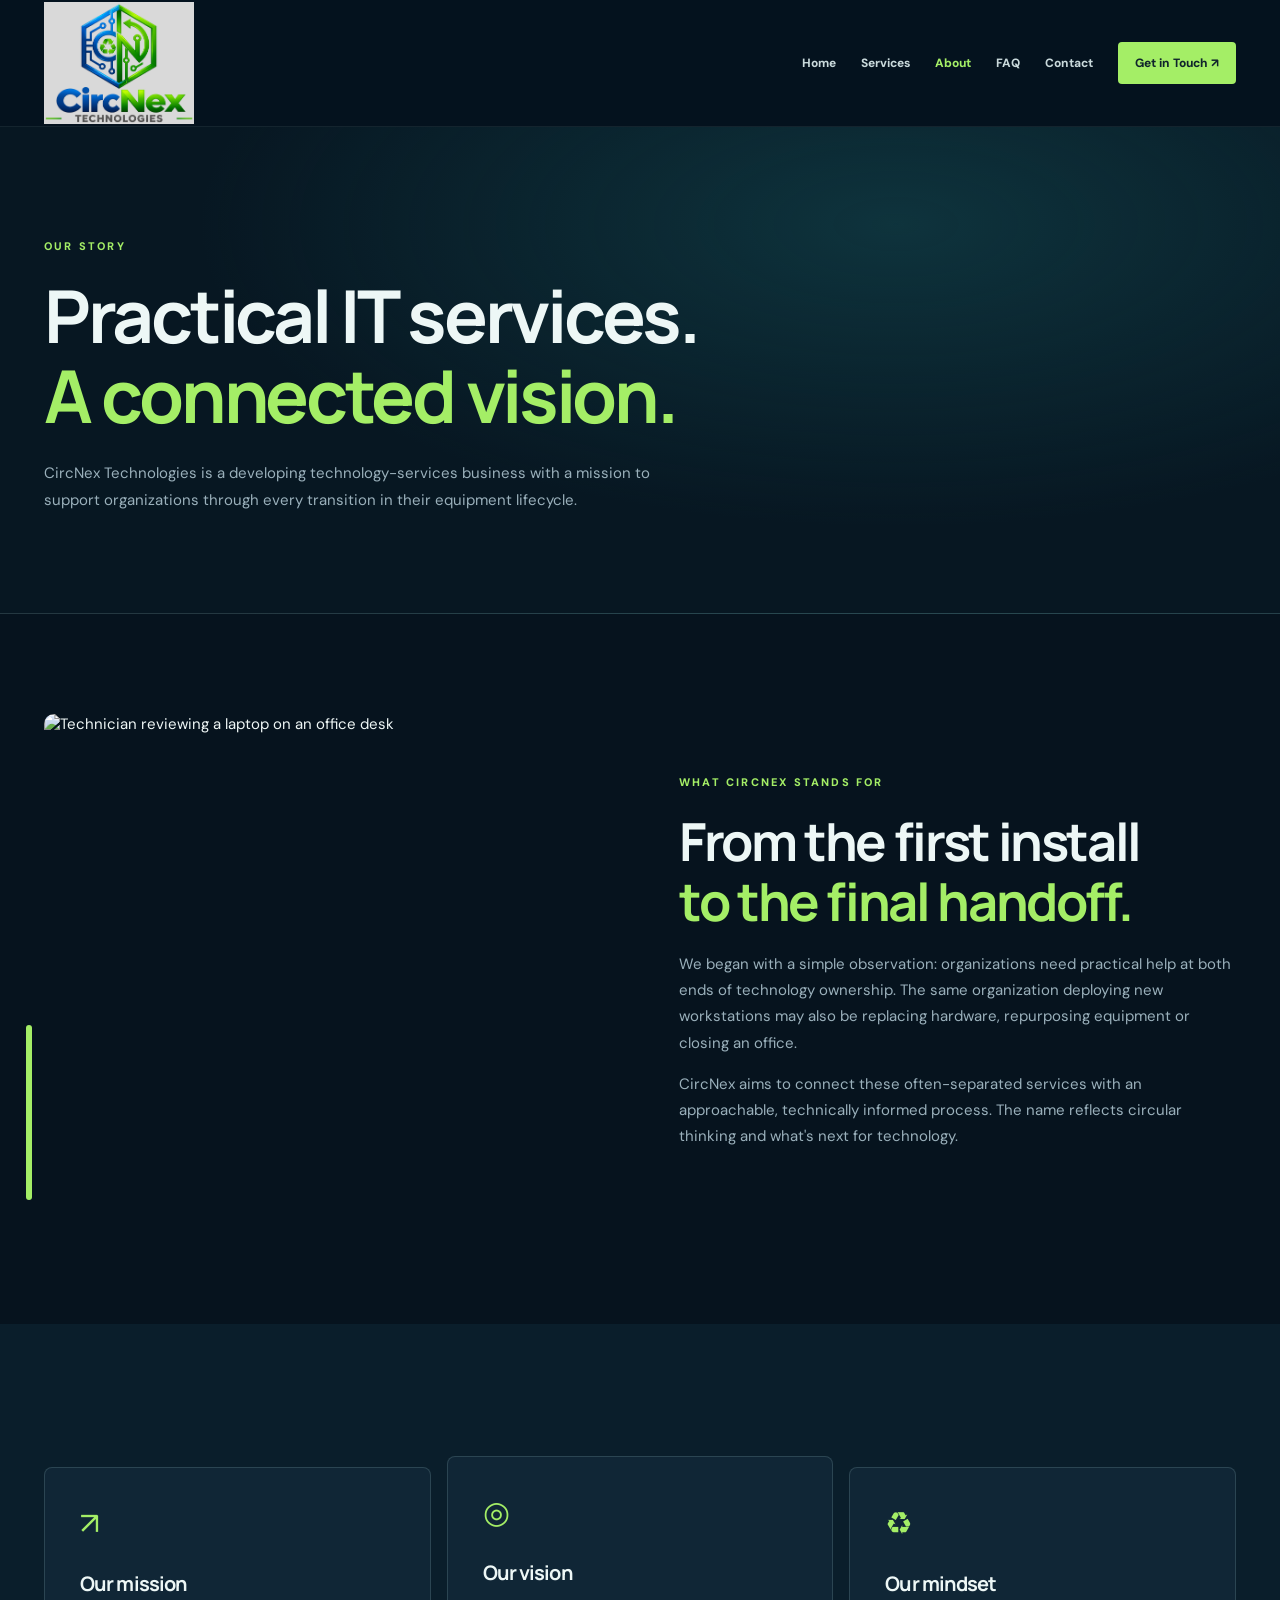
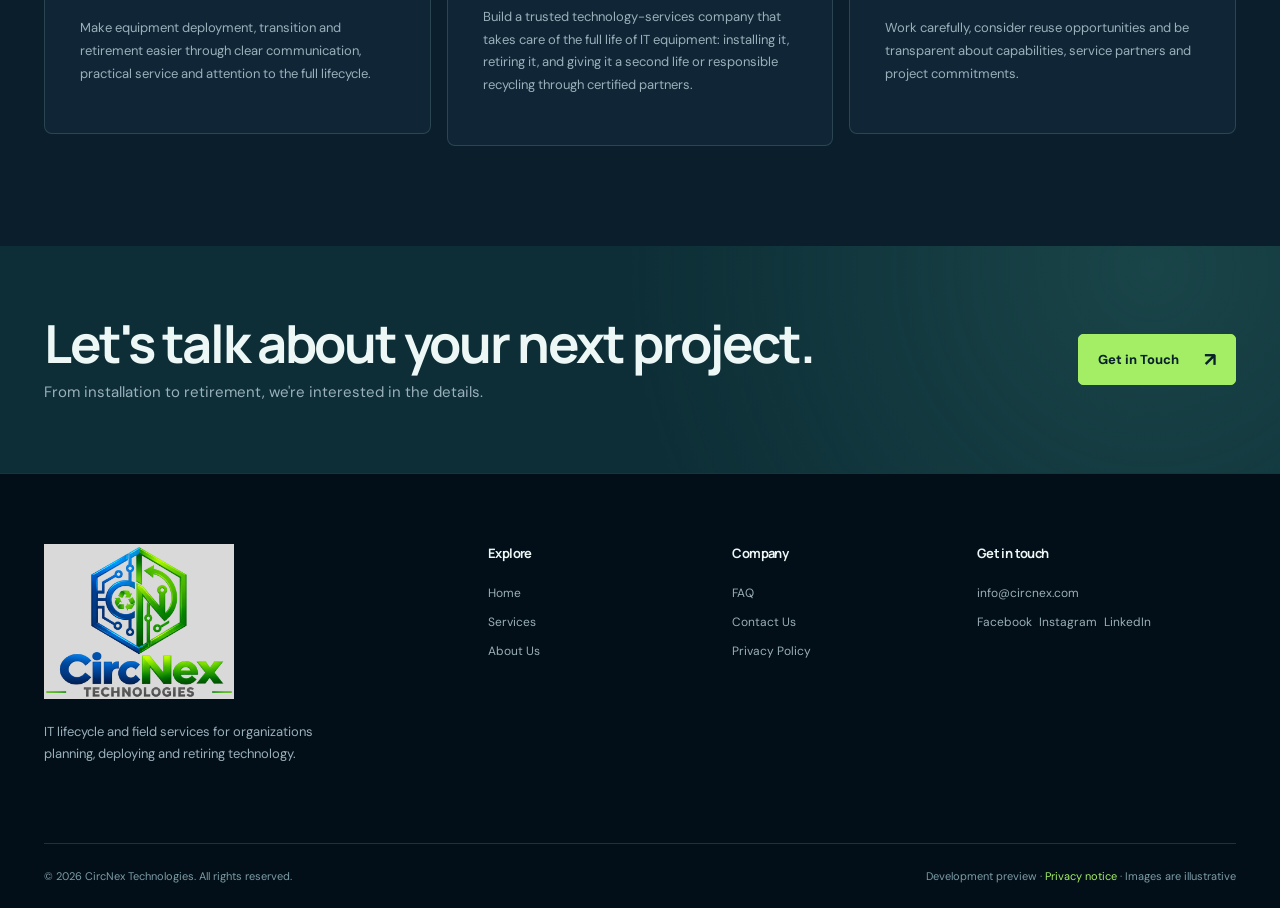
==== about.html @ e415db1e "Add CircNex official Facebook, Instagram, and LinkedIn links to footer" ====
<!doctype html><html lang="en"><head><meta charset="utf-8"><meta name="viewport" content="width=device-width, initial-scale=1"><meta name="theme-color" content="#06131e"><meta name="robots" content="noindex,nofollow"><meta name="description" content="Get to know CircNex Technologies and our practical IT lifecycle approach."><title>About Us | CircNex Technologies</title><link rel="icon" href="assets/favicon.svg" type="image/svg+xml"><link rel="preconnect" href="https://fonts.googleapis.com"><link rel="preconnect" href="https://fonts.gstatic.com" crossorigin><link rel="preconnect" href="https://images.unsplash.com" crossorigin><link href="https://fonts.googleapis.com/css2?family=DM+Sans:wght@400;500;600;700&family=Manrope:wght@400;500;600;700;800&display=swap" rel="stylesheet"><link rel="stylesheet" href="assets/redesign.css?v=20261119-d9d9d9"><script src="assets/redesign.js" defer></script></head><body><a class="skip" href="#main">Skip to content</a><header class="site-header"><div class="container nav-row"><a class="brand" href="index.html" aria-label="CircNex Technologies, homepage"><img src="assets/circnex-official-logo.svg?v=20261119-d9d9d9" class="brand-logo" alt="Original CircNex Technologies logo" width="125" height="103"></a><button class="menu-toggle" type="button" aria-label="Open menu" aria-controls="site-nav" aria-expanded="false"><span></span><span></span><span></span></button><nav class="site-nav" id="site-nav" aria-label="Main navigation"><a href="index.html">Home</a><a href="services.html">Services</a><a href="about.html" aria-current="page" class="current">About</a><a href="faq.html">FAQ</a><a href="contact.html">Contact</a><a class="nav-contact" href="contact.html">Get in Touch <span aria-hidden="true">↗</span></a></nav></div></header><main id="main"><section class="subhero"><div class="container"><p class="kicker">OUR STORY</p><h1>Practical IT services.<br><span class='accent'>A connected vision.</span></h1><p>CircNex Technologies is a developing technology-services business with a mission to support organizations through every transition in their equipment lifecycle.</p></div></section><section class="section"><div class="container about-grid"><div class="about-image"><img src="https://images.unsplash.com/photo-1709102884400-b50ca1a12bc3?auto=format&fit=crop&w=1200&q=78" alt="Technician reviewing a laptop on an office desk" width="1000" height="1000"></div><div class="about-copy"><p class="kicker">WHAT CIRCNEX STANDS FOR</p><h2>From the first install<br><span class="accent">to the final handoff.</span></h2><p>We began with a simple observation: organizations need practical help at both ends of technology ownership. The same organization deploying new workstations may also be replacing hardware, repurposing equipment or closing an office.</p><p>CircNex aims to connect these often-separated services with an approachable, technically informed process. The name reflects circular thinking and what's next for technology.</p></div></div></section><section class="section section-soft"><div class="container reason-grid"><article class="reason-card"><span class="reason-icon">↗</span><h3>Our mission</h3><p>Make equipment deployment, transition and retirement easier through clear communication, practical service and attention to the full lifecycle.</p></article><article class="reason-card"><span class="reason-icon">◎</span><h3>Our vision</h3><p>Build a trusted technology-services company that takes care of the full life of IT equipment: installing it, retiring it, and giving it a second life or responsible recycling through certified partners.</p></article><article class="reason-card"><span class="reason-icon">♻</span><h3>Our mindset</h3><p>Work carefully, consider reuse opportunities and be transparent about capabilities, service partners and project commitments.</p></article></div></section><section class="section-cta"><div class="container cta-row"><div><h2>Let's talk about your next project.</h2><p>From installation to retirement, we're interested in the details.</p></div><a class="btn btn-primary" href="contact.html">Get in Touch <span class="btn-arrow">↗</span></a></div></section></main><footer class="footer"><div class="container"><div class="footer-grid"><div class="footer-about"><a class="brand" href="index.html" aria-label="CircNex Technologies, homepage"><img src="assets/circnex-official-logo.svg?v=20261119-d9d9d9" class="brand-logo" alt="CircNex Technologies" width="180" height="148"></a><p>IT lifecycle and field services for organizations planning, deploying and retiring technology.</p></div><div class="footer-column"><h4>Explore</h4><a href="index.html">Home</a><a href="services.html">Services</a><a href="about.html">About Us</a></div><div class="footer-column"><h4>Company</h4><a href="faq.html">FAQ</a><a href="contact.html">Contact Us</a><a href="privacy.html">Privacy Policy</a></div><div class="footer-column"><h4>Get in touch</h4><a href="mailto:info@circnex.com">info@circnex.com</a><div class="social-preview" aria-label="CircNex Technologies social media profiles"><a href="https://www.facebook.com/share/1C1Cdq6oa3/?mibextid=wwXIfr" target="_blank" rel="noopener noreferrer" aria-label="CircNex Technologies on Facebook">Facebook</a><a href="https://www.instagram.com/circnextechnologies?jplx=MXM5Z2I0eDNxc2s0MA==" target="_blank" rel="noopener noreferrer" aria-label="CircNex Technologies on Instagram">Instagram</a><a href="https://www.linkedin.com/in/circnex-technologies-577191451?utm_source=share_via&amp;utm_content=profile&amp;utm_medium=member_ios" target="_blank" rel="noopener noreferrer" aria-label="CircNex Technologies on LinkedIn">LinkedIn</a></div></div></div><div class="footer-bottom"><span>© <span data-year>2026</span> CircNex Technologies. All rights reserved.</span><span>Development preview · <a href="privacy.html">Privacy notice</a> · Images are illustrative</span></div></div></footer></body></html>
---- assets/redesign.css ----
:root{--bg:#06131e;--bg2:#091c2a;--nav:#071722;--panel:#102636;--panel2:#112d37;--line:rgba(176,217,216,.17);--green:#a4ee66;--teal:#53ceb4;--blue:#2ca7e3;--fg:#edf7f6;--muted:#9ab0bb;--sans:'DM Sans',Arial,sans-serif;--display:'Manrope',Arial,sans-serif}*{box-sizing:border-box}html{scroll-behavior:smooth}body{margin:0;background:var(--bg);color:var(--fg);font-family:var(--sans);-webkit-font-smoothing:antialiased}body,button,input,textarea,select{font-size:15px}button,input,textarea,select{font-family:inherit}h1,h2,h3,h4{font-family:var(--display);letter-spacing:-.045em}h1,h2,h3,h4,p{margin-top:0}h1{font-size:clamp(40px,5.7vw,78px);line-height:1.09;margin-bottom:25px}h2{font-size:clamp(32px,4.1vw,56px);line-height:1.13;margin-bottom:20px}h3{font-size:24px}p{line-height:1.75}a{color:inherit;text-decoration:none}a:hover{color:var(--green)}img{display:block;max-width:100%;height:auto}button{cursor:pointer}.container{width:min(1192px,calc(100% - 56px));margin-inline:auto}.sr-only{position:absolute;width:1px;height:1px;padding:0;margin:-1px;overflow:hidden;clip:rect(0,0,0,0);white-space:nowrap;border:0}.skip{position:absolute;top:-100px;left:15px;z-index:200;background:var(--green);color:var(--bg);padding:12px}.skip:focus{top:14px}.kicker{font-size:11px;letter-spacing:.2em;font-weight:800;color:var(--green);text-transform:uppercase;margin-bottom:20px}.eyebrow{display:inline-flex;align-items:center;gap:10px;font-size:11px;font-weight:800;letter-spacing:.17em;color:#b1d9cf}.eyebrow:before{content:'';width:7px;height:7px;border-radius:50%;background:var(--green);box-shadow:0 0 0 5px #a4ee6618}.muted{color:var(--muted)}.accent{color:var(--green)}.light{color:var(--fg)}.section{padding:100px 0}.section-soft{background:#0a1e2b}.section-intro{display:flex;justify-content:space-between;align-items:flex-end;gap:40px;margin-bottom:36px}.section-intro p:last-child{max-width:375px;color:var(--muted);font-size:14px}.btn{display:inline-flex;align-items:center;justify-content:space-between;gap:25px;min-height:51px;padding:14px 19px;border-radius:5px;font-size:13px;font-weight:800;border:1px solid var(--line);transition:transform .2s,background .2s;color:var(--fg);background:transparent}.btn:hover{transform:translateY(-2px);color:var(--fg);background:#ffffff0c}.btn-primary{background:var(--green);color:#09212a;border-color:var(--green)}.btn-primary:hover{background:#caff86;color:#09212a}.btn-arrow{font-size:19px;line-height:1}.text-link{display:inline-flex;gap:26px;border-bottom:1px solid #70b3a9;padding:0 0 8px;font-weight:800;font-size:13px}.text-link:hover{color:var(--green)}.site-header{background:#05131ff0;backdrop-filter:blur(16px);border-bottom:1px solid #d7ffef13;position:sticky;top:0;z-index:50}.nav-row{height:78px;display:flex;align-items:center;justify-content:space-between;gap:25px}.brand{display:flex;align-items:center;gap:11px;min-width:0}.brand-icon{width:47px;height:49px;object-fit:contain;filter:drop-shadow(0 0 10px #3c99b129)}.brand-text{display:block;font-family:var(--display);font-size:24px;line-height:1;font-weight:800;letter-spacing:-.065em;white-space:nowrap}.brand-text .nex{color:#71d646}.brand-text small{font-size:9px;letter-spacing:.25em;color:#a6b4ba;display:block;margin-top:6px}.site-nav{display:flex;align-items:center;gap:25px}.site-nav>a{font-size:12px;font-weight:800;color:#c9d9db}.site-nav>a:hover,.site-nav>a.current{color:var(--green)}.site-nav>.nav-contact{background:var(--green);color:#10242c;padding:13px 17px;border-radius:4px}.site-nav>.nav-contact:hover{background:#caff86;color:#10242c}.menu-toggle{display:none;background:none;border:0;padding:8px}.menu-toggle span{display:block;width:23px;height:2px;margin:5px;background:var(--fg)}.hero{background:radial-gradient(circle at 70% 35%,#15435580,transparent 42%),linear-gradient(115deg,#081b2a,#06131e);position:relative;overflow:hidden}.hero:before{content:'';position:absolute;inset:0;background-image:linear-gradient(90deg,#bdf2d108 1px,transparent 1px),linear-gradient(#bdf2d108 1px,transparent 1px);background-size:72px 72px;mask-image:linear-gradient(90deg,transparent,#000)}.hero-layout{min-height:670px;display:grid;grid-template-columns:1.1fr .95fr;align-items:center;gap:60px;padding:80px 0 95px;position:relative}.hero h1{max-width:720px}.hero-copy{font-size:16px;max-width:590px;color:#b4c9ce}.hero-ctas{display:flex;flex-wrap:wrap;gap:12px;margin-top:32px}.hero-tags{display:flex;gap:24px;flex-wrap:wrap;margin-top:62px;font-size:11px;letter-spacing:.11em;color:#a6c2c7;font-weight:800;text-transform:uppercase}.hero-tags span:before{content:'+';color:var(--green);margin-right:9px}.hero-photo{position:relative;height:505px;border-radius:12px;min-width:0}.hero-photo>img{width:100%;height:100%;object-fit:cover;border-radius:12px;filter:saturate(.85) contrast(1.05);border:1px solid #ffffff20}.hero-photo:after{content:'';position:absolute;inset:0;border-radius:12px;background:linear-gradient(0deg,#031320ae,transparent 60%),linear-gradient(90deg,#04354140,transparent 55%);pointer-events:none}.hero-ring{position:absolute;width:210px;height:210px;border:1px solid #7cdaac88;border-radius:50%;right:-32px;top:-40px;box-shadow:0 0 0 28px #7cdaac11,0 0 0 55px #7cdaac08;pointer-events:none}.hero-float{position:absolute;bottom:-24px;left:-32px;right:60px;z-index:3;background:linear-gradient(120deg,#103747ef,#061b28ef);border:1px solid #93e0ad48;backdrop-filter:blur(15px);padding:22px 25px;border-radius:9px}.hero-float strong{font:800 29px var(--display);letter-spacing:-.04em;display:block;margin-bottom:5px}.hero-float span{font-size:11px;letter-spacing:.1em;color:var(--green);text-transform:uppercase;font-weight:800}.stats-strip{padding:22px 0;background:#0b2732;border-block:1px solid var(--line)}.stats-row{display:flex;justify-content:center;gap:15px 60px;flex-wrap:wrap}.stats-row span{font-size:11px;text-transform:uppercase;letter-spacing:.16em;font-weight:800;color:#bad8d4}.stats-row span:before{content:'↗';color:var(--green);margin-right:12px}.service-grid{display:grid;grid-template-columns:repeat(6,minmax(0,1fr));gap:18px}.service-card{grid-column:span 2;display:block;position:relative;background:var(--panel);border:1px solid var(--line);border-radius:9px;overflow:hidden;transition:transform .2s,border-color .2s}.service-card:hover{transform:translateY(-5px);border-color:#84d4ad77;color:inherit}.service-card:nth-child(-n+2){grid-column:span 3}.service-photo{height:225px;position:relative;overflow:hidden}.service-card:nth-child(-n+2) .service-photo{height:270px}.service-photo img{width:100%;height:100%;object-fit:cover;transition:transform .5s;filter:saturate(.76)}.service-card:hover img{transform:scale(1.05)}.service-photo:after{content:'';position:absolute;inset:0;background:linear-gradient(0deg,#0e263b9b,transparent 55%)}.service-number{position:absolute;top:17px;left:19px;z-index:2;font-size:11px;letter-spacing:.17em;color:white;font-weight:800;background:#0a2033ad;padding:8px 10px;border:1px solid #ffffff40}.service-body{padding:26px 26px 29px}.service-body h3{margin-bottom:11px;font-size:21px;line-height:1.25}.service-body p{font-size:13px;color:#acc0c7;min-height:66px}.service-bottom{display:flex;justify-content:space-between;align-items:center;font-size:11px;color:var(--green);font-weight:800;letter-spacing:.08em;text-transform:uppercase;margin-top:28px}.about-grid,.reason-grid,.contact-grid{display:grid;grid-template-columns:1fr 1fr;align-items:center;gap:78px}.about-image{height:510px;position:relative}.about-image img{width:100%;height:100%;object-fit:cover;border-radius:10px;filter:saturate(.8)}.about-image:after{content:'';position:absolute;left:-18px;bottom:24px;width:6px;height:175px;background:var(--green);border-radius:5px}.about-copy p:not(.kicker){color:var(--muted)}.mini-values{display:grid;grid-template-columns:repeat(2,1fr);gap:20px;margin:30px 0}.mini-values div{padding-top:20px;border-top:1px solid var(--line)}.mini-values strong{display:block;font-size:15px;margin-bottom:5px}.mini-values span{color:var(--muted);font-size:12px;line-height:1.6}.reason-grid{grid-template-columns:repeat(3,1fr);gap:16px;margin-top:32px}.reason-card{padding:35px;background:var(--panel);border:1px solid var(--line);border-radius:8px;min-height:240px}.reason-icon{font-size:31px;color:var(--green);display:block;margin-bottom:26px}.reason-card h3{font-size:20px}.reason-card p{font-size:13px;color:var(--muted)}.process-grid{display:grid;grid-template-columns:repeat(4,1fr);gap:16px;margin-top:42px}.process-card{padding:22px 22px 28px;border-top:2px solid #528777;background:#081c28}.process-card .number{font:800 47px var(--display);color:#2f7071;letter-spacing:-.065em}.process-card h3{font-size:19px;margin-top:20px}.process-card p{color:var(--muted);font-size:13px}.partner-panel{background:linear-gradient(115deg,#143746,#0b2633);border:1px solid #74bdab52;padding:35px 40px;display:flex;align-items:start;gap:25px;border-radius:9px}.partner-panel>span{display:grid;place-items:center;flex:0 0 52px;height:52px;border-radius:50%;background:#a3ee661c;color:var(--green);font-size:27px}.partner-panel h3{font-size:22px;margin-bottom:8px}.partner-panel p{color:#b3cad0;font-size:13px;line-height:1.9;margin-bottom:0}.contact-grid{grid-template-columns:.82fr 1.18fr;align-items:start;gap:60px}.contact-copy p:not(.kicker){color:var(--muted)}.contact-note{padding:19px 0;border-top:1px solid var(--line);border-bottom:1px solid var(--line);margin-top:24px}.contact-note span{display:block;text-transform:uppercase;letter-spacing:.16em;font-size:10px;color:var(--green);font-weight:800;margin-bottom:9px}.contact-note a{font-size:18px;font-weight:800}.form-card{background:#102938;border:1px solid var(--line);padding:35px;border-radius:11px}.form-card h3{font-size:24px;margin-bottom:8px}.form-card>p{color:var(--muted);font-size:12px}.form-grid{display:grid;grid-template-columns:repeat(2,1fr);gap:18px;margin-top:23px}.field{display:flex;flex-direction:column;gap:8px}.field.full{grid-column:1/-1}.field label{color:#e0ecec;font-size:12px;font-weight:800}.field input,.field select,.field textarea{width:100%;background:#081d2c;border:1px solid #39616b;border-radius:5px;padding:12px 13px;color:white;outline:none;font-size:13px}.field input:focus,.field textarea:focus,.field select:focus{border-color:var(--green);box-shadow:0 0 0 3px #a4ee661c}.field textarea{min-height:125px;resize:vertical}.field ::placeholder{color:#8da5ad}.label-check{display:flex;gap:12px;align-items:start;font-size:12px;color:#b4c9d0;line-height:1.6}.label-check input{margin-top:3px}.form-actions{margin-top:22px;display:flex;align-items:center;flex-wrap:wrap;gap:15px}.form-status{color:#d7bc85;font-size:12px;max-width:450px;line-height:1.7}.form-note{border-left:2px solid var(--green);padding-left:13px;font-size:12px;color:#a1b9bc;line-height:1.7;margin-top:23px}.subhero{padding:110px 0 85px;background:radial-gradient(ellipse at 70% 20%,#154f5780,transparent 55%),#071722;border-bottom:1px solid var(--line)}.subhero h1{max-width:840px}.subhero p:not(.kicker){color:var(--muted);max-width:630px}.content-section{padding:85px 0}.detail-row{display:grid;grid-template-columns:.88fr 1fr;gap:55px;align-items:center;padding:55px 0;border-bottom:1px solid var(--line);scroll-margin-top:85px}.detail-row:nth-child(even) .detail-photo{order:2}.detail-photo{height:350px;border-radius:9px;overflow:hidden}.detail-photo img{width:100%;height:100%;object-fit:cover}.detail-number{color:var(--green);font-size:11px;letter-spacing:.2em;font-weight:800}.detail-row h2{font-size:clamp(29px,3.3vw,41px);margin-top:13px}.detail-row p,.detail-row li{color:var(--muted);font-size:13px;line-height:1.9}.detail-row ul{padding-left:20px;margin:20px 0 30px}.detail-row li{padding-left:3px}.prose{max-width:810px;margin:auto}.prose h2{margin-top:42px;font-size:30px}.prose p,.prose li{color:var(--muted)}.faq-list{border-top:1px solid var(--line)}.faq-list details{border-bottom:1px solid var(--line);padding:23px 0}.faq-list summary{list-style:none;display:flex;justify-content:space-between;gap:20px;cursor:pointer;font-size:15px;font-weight:800}.faq-list summary::-webkit-details-marker{display:none}.faq-list summary span{color:var(--green);font-size:20px}.faq-list details[open] summary span{transform:rotate(45deg)}.faq-list p{color:var(--muted);margin:15px 45px 0 0;font-size:13px}.gallery-grid{display:grid;grid-template-columns:repeat(3,1fr);gap:18px}.gallery-card{background:var(--panel);border:1px solid var(--line);border-radius:8px;overflow:hidden}.gallery-card img{width:100%;height:250px;object-fit:cover}.gallery-card div{padding:20px}.gallery-card h3{font-size:18px;margin-bottom:6px}.gallery-card p{font-size:12px;color:var(--muted)}.notice{background:#173438;border-left:3px solid var(--green);color:#c6d7d7;padding:17px 20px;font-size:13px;line-height:1.75}.section-cta{background:radial-gradient(circle at 90% 10%,#2b656366,transparent 45%),#0d2e36;padding:68px 0}.cta-row{display:flex;align-items:center;justify-content:space-between;gap:25px}.cta-row h2{margin-bottom:6px}.cta-row p{color:var(--muted);margin:0}.footer{background:#030f18;border-top:1px solid var(--line);padding:70px 0 25px}.footer-grid{display:grid;grid-template-columns:2fr 1fr 1fr 1.3fr;gap:45px}.footer-about p{max-width:320px;font-size:13px;color:var(--muted);margin:22px 0}.footer-tagline{font-weight:800;font-size:11px;letter-spacing:.16em;color:var(--green)}.footer-column h4{font-size:13px;margin:0 0 23px}.footer-column a,.footer-column span{display:block;font-size:12px;color:#9aafb5;margin-bottom:13px}.footer-column a:hover{color:var(--green)}.social-preview{display:flex;flex-wrap:wrap;gap:7px;margin-top:8px}.social-preview span{font-size:11px;border:1px solid #476069;padding:6px 9px;color:#b1c7c7;border-radius:5px;cursor:default}.footer-bottom{display:flex;justify-content:space-between;gap:20px;border-top:1px solid var(--line);margin-top:55px;padding-top:25px;font-size:11px;color:#7c9ca6}.footer-bottom a{color:var(--green)}.brand-inline{display:inline-flex;align-items:center;gap:10px}.brand-inline img{width:38px;height:40px;object-fit:contain}.stock-note{font-size:11px;color:#91a9ad}.status-flag{font-size:11px;color:#dbeaa8;letter-spacing:.08em;text-transform:uppercase;font-weight:800}a:focus-visible,button:focus-visible,input:focus-visible,select:focus-visible,textarea:focus-visible{outline:3px solid var(--green);outline-offset:3px}
@media(max-width:1100px){.site-nav{gap:15px}.hero-layout{gap:35px}.contact-grid{gap:35px}.footer-grid{gap:28px}}@media(max-width:900px){.menu-toggle{display:block}.site-nav{display:none;position:absolute;top:78px;left:0;right:0;background:#091b29;border-bottom:1px solid var(--line);padding:20px 28px;flex-direction:column;align-items:stretch;gap:0}.site-nav.open{display:flex}.site-nav>a{padding:14px 0}.site-nav>.nav-contact{padding:13px}.hero-layout{grid-template-columns:1fr;gap:35px;padding:70px 0 80px}.hero-photo{height:400px;max-width:700px}.hero-float{left:20px;right:20px}.section-intro{align-items:start;display:block}.section-intro p:last-child{max-width:600px}.service-card:nth-child(-n+2){grid-column:span 3}.service-card{grid-column:span 3}.about-grid,.contact-grid{grid-template-columns:1fr;gap:40px}.about-image{height:380px}.reason-grid{grid-template-columns:1fr 1fr}.process-grid{grid-template-columns:1fr 1fr}.footer-grid{grid-template-columns:1.6fr 1fr 1fr}.detail-row{gap:30px}.gallery-grid{grid-template-columns:repeat(2,1fr)}}@media(max-width:600px){.container{width:calc(100% - 34px)}.brand-text{font-size:20px}.brand-text small{font-size:8px}.brand-icon{width:37px;height:42px}.hero h1{font-size:clamp(39px,9.5vw,52px)}.hero-copy{font-size:14px}.hero-photo{height:300px}.hero-float{bottom:-16px;padding:16px}.hero-float strong{font-size:21px}.hero-tags{margin-top:35px}.section{padding:70px 0}.service-grid{grid-template-columns:1fr}.service-card,.service-card:nth-child(-n+2){grid-column:1}.service-photo,.service-card:nth-child(-n+2) .service-photo{height:225px}.service-body{padding:24px}.reason-grid,.process-grid{grid-template-columns:1fr}.about-image{height:270px}.mini-values{grid-template-columns:1fr}.form-card{padding:23px}.form-grid{grid-template-columns:1fr}.field.full{grid-column:auto}.partner-panel{display:block;padding:27px}.partner-panel>span{margin-bottom:18px}.subhero{padding:70px 0 60px}.detail-row{grid-template-columns:1fr;gap:25px;padding:35px 0}.detail-row:nth-child(even) .detail-photo{order:0}.detail-photo{height:230px}.gallery-grid{grid-template-columns:1fr}.cta-row{display:block}.cta-row .btn{margin-top:24px}.footer-grid{grid-template-columns:1fr 1fr}.footer-about{grid-column:span 2}.footer-bottom{display:block;line-height:2}.section-intro p:last-child{font-size:13px}}@media(prefers-reduced-motion:reduce){*,*:before,*:after{scroll-behavior:auto!important;transition:none!important}}


/* Approved transparent CircNex logo: retain original artwork and colors. */
.site-header .nav-row{height:126px}
.site-header .brand-logo{display:block;width:150px;height:auto;background:#d9d9d9;border:0;border-radius:0;object-fit:contain}
.footer .brand-logo{display:block;width:190px;height:auto;background:#d9d9d9;border:0;border-radius:0;object-fit:contain}
@media(max-width:900px){.site-nav{top:126px}}
@media(max-width:600px){.site-header .nav-row{height:99px}.site-header .brand-logo{width:115px}.site-nav{top:99px}.footer .brand-logo{width:170px}}
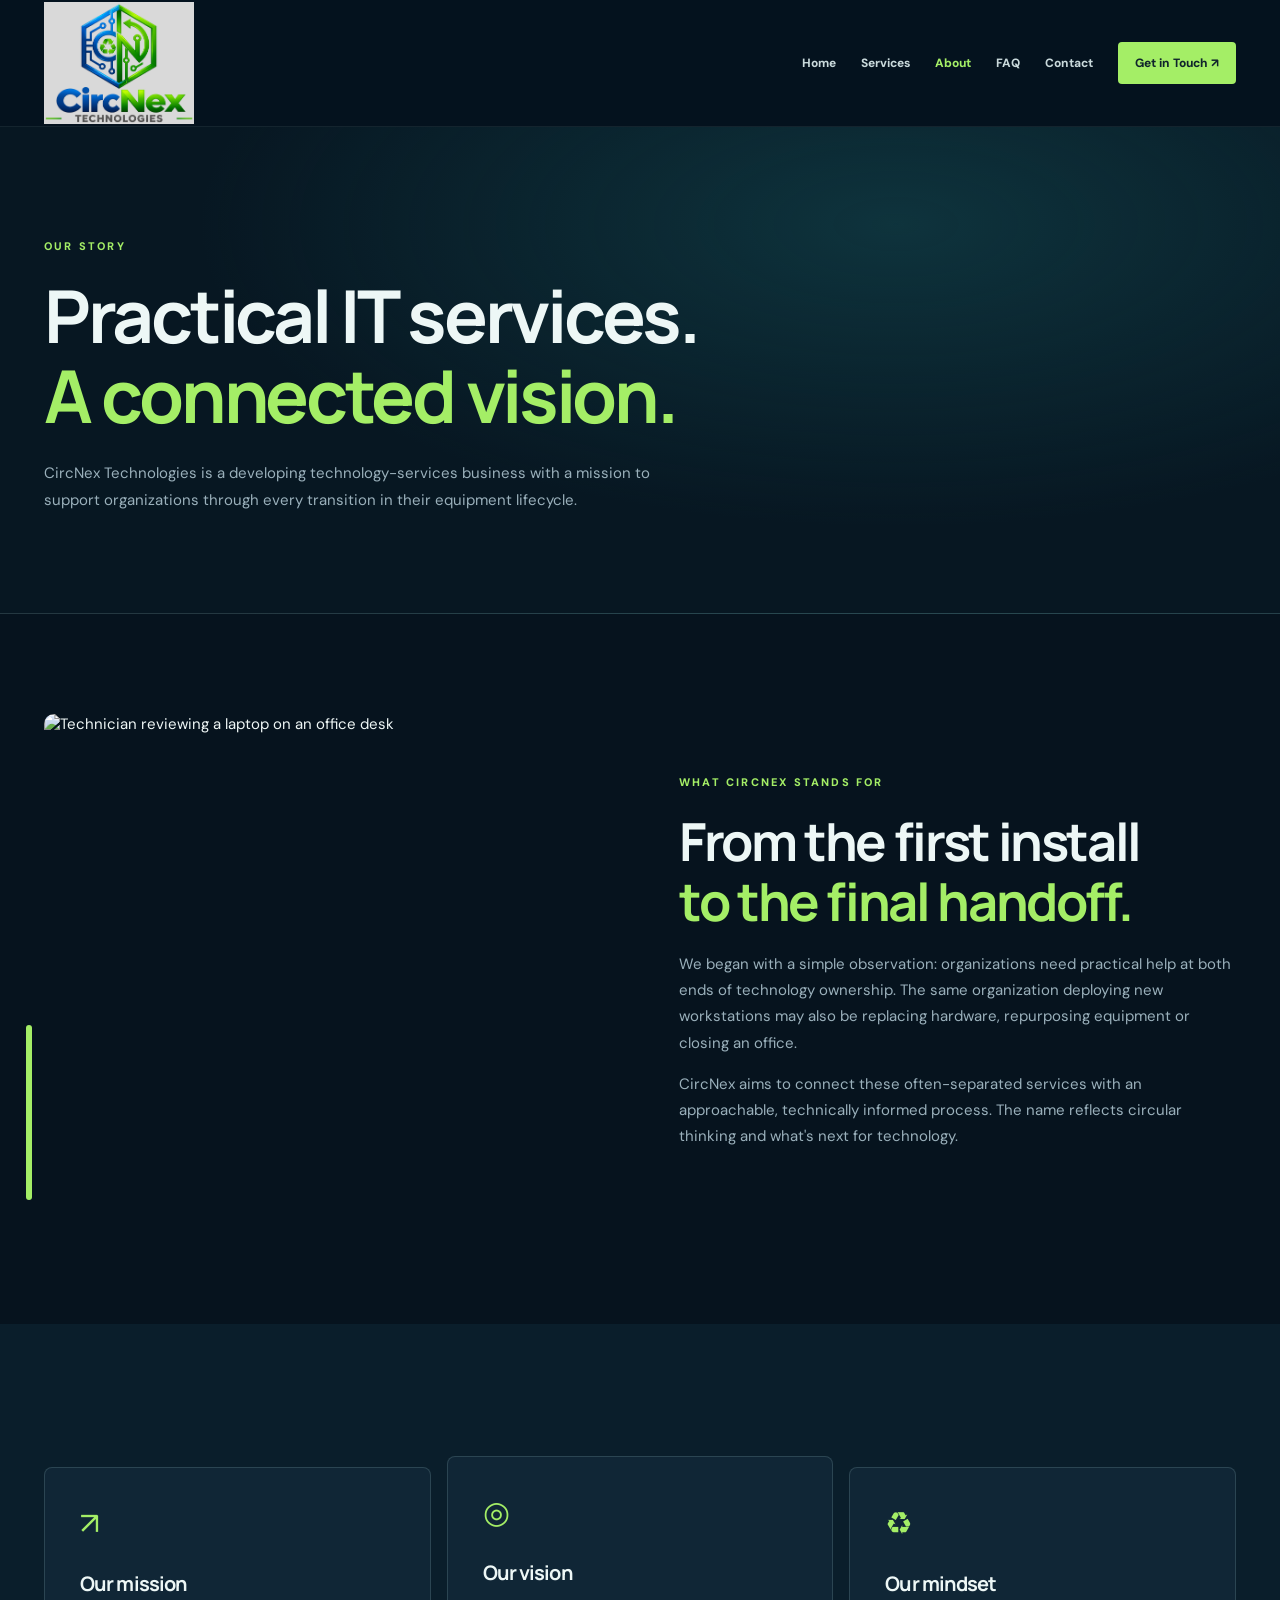
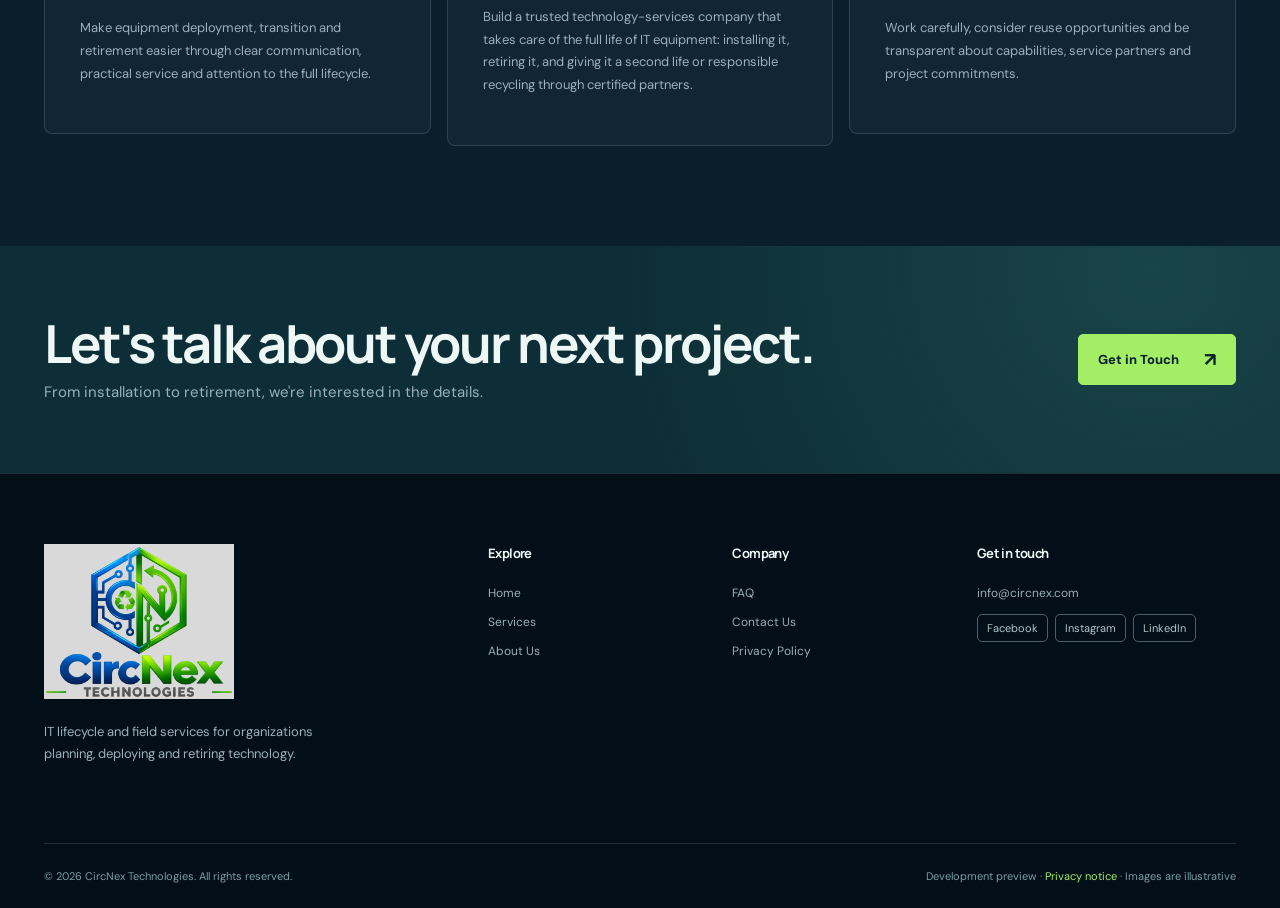
==== commit fdfd5051: "Refresh stylesheet cache for navigation hover animation" ====
--- a/about.html
+++ b/about.html
@@ -1 +1 @@
-<!doctype html><html lang="en"><head><meta charset="utf-8"><meta name="viewport" content="width=device-width, initial-scale=1"><meta name="theme-color" content="#06131e"><meta name="robots" content="noindex,nofollow"><meta name="description" content="Get to know CircNex Technologies and our practical IT lifecycle approach."><title>About Us | CircNex Technologies</title><link rel="icon" href="assets/favicon.svg" type="image/svg+xml"><link rel="preconnect" href="https://fonts.googleapis.com"><link rel="preconnect" href="https://fonts.gstatic.com" crossorigin><link rel="preconnect" href="https://images.unsplash.com" crossorigin><link href="https://fonts.googleapis.com/css2?family=DM+Sans:wght@400;500;600;700&family=Manrope:wght@400;500;600;700;800&display=swap" rel="stylesheet"><link rel="stylesheet" href="assets/redesign.css?v=20261119-d9d9d9"><script src="assets/redesign.js" defer></script></head><body><a class="skip" href="#main">Skip to content</a><header class="site-header"><div class="container nav-row"><a class="brand" href="index.html" aria-label="CircNex Technologies, homepage"><img src="assets/circnex-official-logo.svg?v=20261119-d9d9d9" class="brand-logo" alt="Original CircNex Technologies logo" width="125" height="103"></a><button class="menu-toggle" type="button" aria-label="Open menu" aria-controls="site-nav" aria-expanded="false"><span></span><span></span><span></span></button><nav class="site-nav" id="site-nav" aria-label="Main navigation"><a href="index.html">Home</a><a href="services.html">Services</a><a href="about.html" aria-current="page" class="current">About</a><a href="faq.html">FAQ</a><a href="contact.html">Contact</a><a class="nav-contact" href="contact.html">Get in Touch <span aria-hidden="true">↗</span></a></nav></div></header><main id="main"><section class="subhero"><div class="container"><p class="kicker">OUR STORY</p><h1>Practical IT services.<br><span class='accent'>A connected vision.</span></h1><p>CircNex Technologies is a developing technology-services business with a mission to support organizations through every transition in their equipment lifecycle.</p></div></section><section class="section"><div class="container about-grid"><div class="about-image"><img src="https://images.unsplash.com/photo-1709102884400-b50ca1a12bc3?auto=format&fit=crop&w=1200&q=78" alt="Technician reviewing a laptop on an office desk" width="1000" height="1000"></div><div class="about-copy"><p class="kicker">WHAT CIRCNEX STANDS FOR</p><h2>From the first install<br><span class="accent">to the final handoff.</span></h2><p>We began with a simple observation: organizations need practical help at both ends of technology ownership. The same organization deploying new workstations may also be replacing hardware, repurposing equipment or closing an office.</p><p>CircNex aims to connect these often-separated services with an approachable, technically informed process. The name reflects circular thinking and what's next for technology.</p></div></div></section><section class="section section-soft"><div class="container reason-grid"><article class="reason-card"><span class="reason-icon">↗</span><h3>Our mission</h3><p>Make equipment deployment, transition and retirement easier through clear communication, practical service and attention to the full lifecycle.</p></article><article class="reason-card"><span class="reason-icon">◎</span><h3>Our vision</h3><p>Build a trusted technology-services company that takes care of the full life of IT equipment: installing it, retiring it, and giving it a second life or responsible recycling through certified partners.</p></article><article class="reason-card"><span class="reason-icon">♻</span><h3>Our mindset</h3><p>Work carefully, consider reuse opportunities and be transparent about capabilities, service partners and project commitments.</p></article></div></section><section class="section-cta"><div class="container cta-row"><div><h2>Let's talk about your next project.</h2><p>From installation to retirement, we're interested in the details.</p></div><a class="btn btn-primary" href="contact.html">Get in Touch <span class="btn-arrow">↗</span></a></div></section></main><footer class="footer"><div class="container"><div class="footer-grid"><div class="footer-about"><a class="brand" href="index.html" aria-label="CircNex Technologies, homepage"><img src="assets/circnex-official-logo.svg?v=20261119-d9d9d9" class="brand-logo" alt="CircNex Technologies" width="180" height="148"></a><p>IT lifecycle and field services for organizations planning, deploying and retiring technology.</p></div><div class="footer-column"><h4>Explore</h4><a href="index.html">Home</a><a href="services.html">Services</a><a href="about.html">About Us</a></div><div class="footer-column"><h4>Company</h4><a href="faq.html">FAQ</a><a href="contact.html">Contact Us</a><a href="privacy.html">Privacy Policy</a></div><div class="footer-column"><h4>Get in touch</h4><a href="mailto:info@circnex.com">info@circnex.com</a><div class="social-preview" aria-label="CircNex Technologies social media profiles"><a href="https://www.facebook.com/share/1C1Cdq6oa3/?mibextid=wwXIfr" target="_blank" rel="noopener noreferrer" aria-label="CircNex Technologies on Facebook">Facebook</a><a href="https://www.instagram.com/circnextechnologies?jplx=MXM5Z2I0eDNxc2s0MA==" target="_blank" rel="noopener noreferrer" aria-label="CircNex Technologies on Instagram">Instagram</a><a href="https://www.linkedin.com/in/circnex-technologies-577191451?utm_source=share_via&amp;utm_content=profile&amp;utm_medium=member_ios" target="_blank" rel="noopener noreferrer" aria-label="CircNex Technologies on LinkedIn">LinkedIn</a></div></div></div><div class="footer-bottom"><span>© <span data-year>2026</span> CircNex Technologies. All rights reserved.</span><span>Development preview · <a href="privacy.html">Privacy notice</a> · Images are illustrative</span></div></div></footer></body></html>+<!doctype html><html lang="en"><head><meta charset="utf-8"><meta name="viewport" content="width=device-width, initial-scale=1"><meta name="theme-color" content="#06131e"><meta name="robots" content="noindex,nofollow"><meta name="description" content="Get to know CircNex Technologies and our practical IT lifecycle approach."><title>About Us | CircNex Technologies</title><link rel="icon" href="assets/favicon.svg" type="image/svg+xml"><link rel="preconnect" href="https://fonts.googleapis.com"><link rel="preconnect" href="https://fonts.gstatic.com" crossorigin><link rel="preconnect" href="https://images.unsplash.com" crossorigin><link href="https://fonts.googleapis.com/css2?family=DM+Sans:wght@400;500;600;700&family=Manrope:wght@400;500;600;700;800&display=swap" rel="stylesheet"><link rel="stylesheet" href="assets/redesign.css?v=20261120-nav-hover"><script src="assets/redesign.js" defer></script></head><body><a class="skip" href="#main">Skip to content</a><header class="site-header"><div class="container nav-row"><a class="brand" href="index.html" aria-label="CircNex Technologies, homepage"><img src="assets/circnex-official-logo.svg?v=20261119-d9d9d9" class="brand-logo" alt="Original CircNex Technologies logo" width="125" height="103"></a><button class="menu-toggle" type="button" aria-label="Open menu" aria-controls="site-nav" aria-expanded="false"><span></span><span></span><span></span></button><nav class="site-nav" id="site-nav" aria-label="Main navigation"><a href="index.html">Home</a><a href="services.html">Services</a><a href="about.html" aria-current="page" class="current">About</a><a href="faq.html">FAQ</a><a href="contact.html">Contact</a><a class="nav-contact" href="contact.html">Get in Touch <span aria-hidden="true">↗</span></a></nav></div></header><main id="main"><section class="subhero"><div class="container"><p class="kicker">OUR STORY</p><h1>Practical IT services.<br><span class='accent'>A connected vision.</span></h1><p>CircNex Technologies is a developing technology-services business with a mission to support organizations through every transition in their equipment lifecycle.</p></div></section><section class="section"><div class="container about-grid"><div class="about-image"><img src="https://images.unsplash.com/photo-1709102884400-b50ca1a12bc3?auto=format&fit=crop&w=1200&q=78" alt="Technician reviewing a laptop on an office desk" width="1000" height="1000"></div><div class="about-copy"><p class="kicker">WHAT CIRCNEX STANDS FOR</p><h2>From the first install<br><span class="accent">to the final handoff.</span></h2><p>We began with a simple observation: organizations need practical help at both ends of technology ownership. The same organization deploying new workstations may also be replacing hardware, repurposing equipment or closing an office.</p><p>CircNex aims to connect these often-separated services with an approachable, technically informed process. The name reflects circular thinking and what's next for technology.</p></div></div></section><section class="section section-soft"><div class="container reason-grid"><article class="reason-card"><span class="reason-icon">↗</span><h3>Our mission</h3><p>Make equipment deployment, transition and retirement easier through clear communication, practical service and attention to the full lifecycle.</p></article><article class="reason-card"><span class="reason-icon">◎</span><h3>Our vision</h3><p>Build a trusted technology-services company that takes care of the full life of IT equipment: installing it, retiring it, and giving it a second life or responsible recycling through certified partners.</p></article><article class="reason-card"><span class="reason-icon">♻</span><h3>Our mindset</h3><p>Work carefully, consider reuse opportunities and be transparent about capabilities, service partners and project commitments.</p></article></div></section><section class="section-cta"><div class="container cta-row"><div><h2>Let's talk about your next project.</h2><p>From installation to retirement, we're interested in the details.</p></div><a class="btn btn-primary" href="contact.html">Get in Touch <span class="btn-arrow">↗</span></a></div></section></main><footer class="footer"><div class="container"><div class="footer-grid"><div class="footer-about"><a class="brand" href="index.html" aria-label="CircNex Technologies, homepage"><img src="assets/circnex-official-logo.svg?v=20261119-d9d9d9" class="brand-logo" alt="CircNex Technologies" width="180" height="148"></a><p>IT lifecycle and field services for organizations planning, deploying and retiring technology.</p></div><div class="footer-column"><h4>Explore</h4><a href="index.html">Home</a><a href="services.html">Services</a><a href="about.html">About Us</a></div><div class="footer-column"><h4>Company</h4><a href="faq.html">FAQ</a><a href="contact.html">Contact Us</a><a href="privacy.html">Privacy Policy</a></div><div class="footer-column"><h4>Get in touch</h4><a href="mailto:info@circnex.com">info@circnex.com</a><div class="social-preview" aria-label="CircNex Technologies social media profiles"><a href="https://www.facebook.com/share/1C1Cdq6oa3/?mibextid=wwXIfr" target="_blank" rel="noopener noreferrer" aria-label="CircNex Technologies on Facebook">Facebook</a><a href="https://www.instagram.com/circnextechnologies?jplx=MXM5Z2I0eDNxc2s0MA==" target="_blank" rel="noopener noreferrer" aria-label="CircNex Technologies on Instagram">Instagram</a><a href="https://www.linkedin.com/in/circnex-technologies-577191451?utm_source=share_via&amp;utm_content=profile&amp;utm_medium=member_ios" target="_blank" rel="noopener noreferrer" aria-label="CircNex Technologies on LinkedIn">LinkedIn</a></div></div></div><div class="footer-bottom"><span>© <span data-year>2026</span> CircNex Technologies. All rights reserved.</span><span>Development preview · <a href="privacy.html">Privacy notice</a> · Images are illustrative</span></div></div></footer></body></html>
--- a/assets/redesign.css
+++ b/assets/redesign.css
@@ -1,5 +1,5 @@
 
-:root{--bg:#06131e;--bg2:#091c2a;--nav:#071722;--panel:#102636;--panel2:#112d37;--line:rgba(176,217,216,.17);--green:#a4ee66;--teal:#53ceb4;--blue:#2ca7e3;--fg:#edf7f6;--muted:#9ab0bb;--sans:'DM Sans',Arial,sans-serif;--display:'Manrope',Arial,sans-serif}*{box-sizing:border-box}html{scroll-behavior:smooth}body{margin:0;background:var(--bg);color:var(--fg);font-family:var(--sans);-webkit-font-smoothing:antialiased}body,button,input,textarea,select{font-size:15px}button,input,textarea,select{font-family:inherit}h1,h2,h3,h4{font-family:var(--display);letter-spacing:-.045em}h1,h2,h3,h4,p{margin-top:0}h1{font-size:clamp(40px,5.7vw,78px);line-height:1.09;margin-bottom:25px}h2{font-size:clamp(32px,4.1vw,56px);line-height:1.13;margin-bottom:20px}h3{font-size:24px}p{line-height:1.75}a{color:inherit;text-decoration:none}a:hover{color:var(--green)}img{display:block;max-width:100%;height:auto}button{cursor:pointer}.container{width:min(1192px,calc(100% - 56px));margin-inline:auto}.sr-only{position:absolute;width:1px;height:1px;padding:0;margin:-1px;overflow:hidden;clip:rect(0,0,0,0);white-space:nowrap;border:0}.skip{position:absolute;top:-100px;left:15px;z-index:200;background:var(--green);color:var(--bg);padding:12px}.skip:focus{top:14px}.kicker{font-size:11px;letter-spacing:.2em;font-weight:800;color:var(--green);text-transform:uppercase;margin-bottom:20px}.eyebrow{display:inline-flex;align-items:center;gap:10px;font-size:11px;font-weight:800;letter-spacing:.17em;color:#b1d9cf}.eyebrow:before{content:'';width:7px;height:7px;border-radius:50%;background:var(--green);box-shadow:0 0 0 5px #a4ee6618}.muted{color:var(--muted)}.accent{color:var(--green)}.light{color:var(--fg)}.section{padding:100px 0}.section-soft{background:#0a1e2b}.section-intro{display:flex;justify-content:space-between;align-items:flex-end;gap:40px;margin-bottom:36px}.section-intro p:last-child{max-width:375px;color:var(--muted);font-size:14px}.btn{display:inline-flex;align-items:center;justify-content:space-between;gap:25px;min-height:51px;padding:14px 19px;border-radius:5px;font-size:13px;font-weight:800;border:1px solid var(--line);transition:transform .2s,background .2s;color:var(--fg);background:transparent}.btn:hover{transform:translateY(-2px);color:var(--fg);background:#ffffff0c}.btn-primary{background:var(--green);color:#09212a;border-color:var(--green)}.btn-primary:hover{background:#caff86;color:#09212a}.btn-arrow{font-size:19px;line-height:1}.text-link{display:inline-flex;gap:26px;border-bottom:1px solid #70b3a9;padding:0 0 8px;font-weight:800;font-size:13px}.text-link:hover{color:var(--green)}.site-header{background:#05131ff0;backdrop-filter:blur(16px);border-bottom:1px solid #d7ffef13;position:sticky;top:0;z-index:50}.nav-row{height:78px;display:flex;align-items:center;justify-content:space-between;gap:25px}.brand{display:flex;align-items:center;gap:11px;min-width:0}.brand-icon{width:47px;height:49px;object-fit:contain;filter:drop-shadow(0 0 10px #3c99b129)}.brand-text{display:block;font-family:var(--display);font-size:24px;line-height:1;font-weight:800;letter-spacing:-.065em;white-space:nowrap}.brand-text .nex{color:#71d646}.brand-text small{font-size:9px;letter-spacing:.25em;color:#a6b4ba;display:block;margin-top:6px}.site-nav{display:flex;align-items:center;gap:25px}.site-nav>a{font-size:12px;font-weight:800;color:#c9d9db}.site-nav>a:hover,.site-nav>a.current{color:var(--green)}.site-nav>.nav-contact{background:var(--green);color:#10242c;padding:13px 17px;border-radius:4px}.site-nav>.nav-contact:hover{background:#caff86;color:#10242c}.menu-toggle{display:none;background:none;border:0;padding:8px}.menu-toggle span{display:block;width:23px;height:2px;margin:5px;background:var(--fg)}.hero{background:radial-gradient(circle at 70% 35%,#15435580,transparent 42%),linear-gradient(115deg,#081b2a,#06131e);position:relative;overflow:hidden}.hero:before{content:'';position:absolute;inset:0;background-image:linear-gradient(90deg,#bdf2d108 1px,transparent 1px),linear-gradient(#bdf2d108 1px,transparent 1px);background-size:72px 72px;mask-image:linear-gradient(90deg,transparent,#000)}.hero-layout{min-height:670px;display:grid;grid-template-columns:1.1fr .95fr;align-items:center;gap:60px;padding:80px 0 95px;position:relative}.hero h1{max-width:720px}.hero-copy{font-size:16px;max-width:590px;color:#b4c9ce}.hero-ctas{display:flex;flex-wrap:wrap;gap:12px;margin-top:32px}.hero-tags{display:flex;gap:24px;flex-wrap:wrap;margin-top:62px;font-size:11px;letter-spacing:.11em;color:#a6c2c7;font-weight:800;text-transform:uppercase}.hero-tags span:before{content:'+';color:var(--green);margin-right:9px}.hero-photo{position:relative;height:505px;border-radius:12px;min-width:0}.hero-photo>img{width:100%;height:100%;object-fit:cover;border-radius:12px;filter:saturate(.85) contrast(1.05);border:1px solid #ffffff20}.hero-photo:after{content:'';position:absolute;inset:0;border-radius:12px;background:linear-gradient(0deg,#031320ae,transparent 60%),linear-gradient(90deg,#04354140,transparent 55%);pointer-events:none}.hero-ring{position:absolute;width:210px;height:210px;border:1px solid #7cdaac88;border-radius:50%;right:-32px;top:-40px;box-shadow:0 0 0 28px #7cdaac11,0 0 0 55px #7cdaac08;pointer-events:none}.hero-float{position:absolute;bottom:-24px;left:-32px;right:60px;z-index:3;background:linear-gradient(120deg,#103747ef,#061b28ef);border:1px solid #93e0ad48;backdrop-filter:blur(15px);padding:22px 25px;border-radius:9px}.hero-float strong{font:800 29px var(--display);letter-spacing:-.04em;display:block;margin-bottom:5px}.hero-float span{font-size:11px;letter-spacing:.1em;color:var(--green);text-transform:uppercase;font-weight:800}.stats-strip{padding:22px 0;background:#0b2732;border-block:1px solid var(--line)}.stats-row{display:flex;justify-content:center;gap:15px 60px;flex-wrap:wrap}.stats-row span{font-size:11px;text-transform:uppercase;letter-spacing:.16em;font-weight:800;color:#bad8d4}.stats-row span:before{content:'↗';color:var(--green);margin-right:12px}.service-grid{display:grid;grid-template-columns:repeat(6,minmax(0,1fr));gap:18px}.service-card{grid-column:span 2;display:block;position:relative;background:var(--panel);border:1px solid var(--line);border-radius:9px;overflow:hidden;transition:transform .2s,border-color .2s}.service-card:hover{transform:translateY(-5px);border-color:#84d4ad77;color:inherit}.service-card:nth-child(-n+2){grid-column:span 3}.service-photo{height:225px;position:relative;overflow:hidden}.service-card:nth-child(-n+2) .service-photo{height:270px}.service-photo img{width:100%;height:100%;object-fit:cover;transition:transform .5s;filter:saturate(.76)}.service-card:hover img{transform:scale(1.05)}.service-photo:after{content:'';position:absolute;inset:0;background:linear-gradient(0deg,#0e263b9b,transparent 55%)}.service-number{position:absolute;top:17px;left:19px;z-index:2;font-size:11px;letter-spacing:.17em;color:white;font-weight:800;background:#0a2033ad;padding:8px 10px;border:1px solid #ffffff40}.service-body{padding:26px 26px 29px}.service-body h3{margin-bottom:11px;font-size:21px;line-height:1.25}.service-body p{font-size:13px;color:#acc0c7;min-height:66px}.service-bottom{display:flex;justify-content:space-between;align-items:center;font-size:11px;color:var(--green);font-weight:800;letter-spacing:.08em;text-transform:uppercase;margin-top:28px}.about-grid,.reason-grid,.contact-grid{display:grid;grid-template-columns:1fr 1fr;align-items:center;gap:78px}.about-image{height:510px;position:relative}.about-image img{width:100%;height:100%;object-fit:cover;border-radius:10px;filter:saturate(.8)}.about-image:after{content:'';position:absolute;left:-18px;bottom:24px;width:6px;height:175px;background:var(--green);border-radius:5px}.about-copy p:not(.kicker){color:var(--muted)}.mini-values{display:grid;grid-template-columns:repeat(2,1fr);gap:20px;margin:30px 0}.mini-values div{padding-top:20px;border-top:1px solid var(--line)}.mini-values strong{display:block;font-size:15px;margin-bottom:5px}.mini-values span{color:var(--muted);font-size:12px;line-height:1.6}.reason-grid{grid-template-columns:repeat(3,1fr);gap:16px;margin-top:32px}.reason-card{padding:35px;background:var(--panel);border:1px solid var(--line);border-radius:8px;min-height:240px}.reason-icon{font-size:31px;color:var(--green);display:block;margin-bottom:26px}.reason-card h3{font-size:20px}.reason-card p{font-size:13px;color:var(--muted)}.process-grid{display:grid;grid-template-columns:repeat(4,1fr);gap:16px;margin-top:42px}.process-card{padding:22px 22px 28px;border-top:2px solid #528777;background:#081c28}.process-card .number{font:800 47px var(--display);color:#2f7071;letter-spacing:-.065em}.process-card h3{font-size:19px;margin-top:20px}.process-card p{color:var(--muted);font-size:13px}.partner-panel{background:linear-gradient(115deg,#143746,#0b2633);border:1px solid #74bdab52;padding:35px 40px;display:flex;align-items:start;gap:25px;border-radius:9px}.partner-panel>span{display:grid;place-items:center;flex:0 0 52px;height:52px;border-radius:50%;background:#a3ee661c;color:var(--green);font-size:27px}.partner-panel h3{font-size:22px;margin-bottom:8px}.partner-panel p{color:#b3cad0;font-size:13px;line-height:1.9;margin-bottom:0}.contact-grid{grid-template-columns:.82fr 1.18fr;align-items:start;gap:60px}.contact-copy p:not(.kicker){color:var(--muted)}.contact-note{padding:19px 0;border-top:1px solid var(--line);border-bottom:1px solid var(--line);margin-top:24px}.contact-note span{display:block;text-transform:uppercase;letter-spacing:.16em;font-size:10px;color:var(--green);font-weight:800;margin-bottom:9px}.contact-note a{font-size:18px;font-weight:800}.form-card{background:#102938;border:1px solid var(--line);padding:35px;border-radius:11px}.form-card h3{font-size:24px;margin-bottom:8px}.form-card>p{color:var(--muted);font-size:12px}.form-grid{display:grid;grid-template-columns:repeat(2,1fr);gap:18px;margin-top:23px}.field{display:flex;flex-direction:column;gap:8px}.field.full{grid-column:1/-1}.field label{color:#e0ecec;font-size:12px;font-weight:800}.field input,.field select,.field textarea{width:100%;background:#081d2c;border:1px solid #39616b;border-radius:5px;padding:12px 13px;color:white;outline:none;font-size:13px}.field input:focus,.field textarea:focus,.field select:focus{border-color:var(--green);box-shadow:0 0 0 3px #a4ee661c}.field textarea{min-height:125px;resize:vertical}.field ::placeholder{color:#8da5ad}.label-check{display:flex;gap:12px;align-items:start;font-size:12px;color:#b4c9d0;line-height:1.6}.label-check input{margin-top:3px}.form-actions{margin-top:22px;display:flex;align-items:center;flex-wrap:wrap;gap:15px}.form-status{color:#d7bc85;font-size:12px;max-width:450px;line-height:1.7}.form-note{border-left:2px solid var(--green);padding-left:13px;font-size:12px;color:#a1b9bc;line-height:1.7;margin-top:23px}.subhero{padding:110px 0 85px;background:radial-gradient(ellipse at 70% 20%,#154f5780,transparent 55%),#071722;border-bottom:1px solid var(--line)}.subhero h1{max-width:840px}.subhero p:not(.kicker){color:var(--muted);max-width:630px}.content-section{padding:85px 0}.detail-row{display:grid;grid-template-columns:.88fr 1fr;gap:55px;align-items:center;padding:55px 0;border-bottom:1px solid var(--line);scroll-margin-top:85px}.detail-row:nth-child(even) .detail-photo{order:2}.detail-photo{height:350px;border-radius:9px;overflow:hidden}.detail-photo img{width:100%;height:100%;object-fit:cover}.detail-number{color:var(--green);font-size:11px;letter-spacing:.2em;font-weight:800}.detail-row h2{font-size:clamp(29px,3.3vw,41px);margin-top:13px}.detail-row p,.detail-row li{color:var(--muted);font-size:13px;line-height:1.9}.detail-row ul{padding-left:20px;margin:20px 0 30px}.detail-row li{padding-left:3px}.prose{max-width:810px;margin:auto}.prose h2{margin-top:42px;font-size:30px}.prose p,.prose li{color:var(--muted)}.faq-list{border-top:1px solid var(--line)}.faq-list details{border-bottom:1px solid var(--line);padding:23px 0}.faq-list summary{list-style:none;display:flex;justify-content:space-between;gap:20px;cursor:pointer;font-size:15px;font-weight:800}.faq-list summary::-webkit-details-marker{display:none}.faq-list summary span{color:var(--green);font-size:20px}.faq-list details[open] summary span{transform:rotate(45deg)}.faq-list p{color:var(--muted);margin:15px 45px 0 0;font-size:13px}.gallery-grid{display:grid;grid-template-columns:repeat(3,1fr);gap:18px}.gallery-card{background:var(--panel);border:1px solid var(--line);border-radius:8px;overflow:hidden}.gallery-card img{width:100%;height:250px;object-fit:cover}.gallery-card div{padding:20px}.gallery-card h3{font-size:18px;margin-bottom:6px}.gallery-card p{font-size:12px;color:var(--muted)}.notice{background:#173438;border-left:3px solid var(--green);color:#c6d7d7;padding:17px 20px;font-size:13px;line-height:1.75}.section-cta{background:radial-gradient(circle at 90% 10%,#2b656366,transparent 45%),#0d2e36;padding:68px 0}.cta-row{display:flex;align-items:center;justify-content:space-between;gap:25px}.cta-row h2{margin-bottom:6px}.cta-row p{color:var(--muted);margin:0}.footer{background:#030f18;border-top:1px solid var(--line);padding:70px 0 25px}.footer-grid{display:grid;grid-template-columns:2fr 1fr 1fr 1.3fr;gap:45px}.footer-about p{max-width:320px;font-size:13px;color:var(--muted);margin:22px 0}.footer-tagline{font-weight:800;font-size:11px;letter-spacing:.16em;color:var(--green)}.footer-column h4{font-size:13px;margin:0 0 23px}.footer-column a,.footer-column span{display:block;font-size:12px;color:#9aafb5;margin-bottom:13px}.footer-column a:hover{color:var(--green)}.social-preview{display:flex;flex-wrap:wrap;gap:7px;margin-top:8px}.social-preview span{font-size:11px;border:1px solid #476069;padding:6px 9px;color:#b1c7c7;border-radius:5px;cursor:default}.footer-bottom{display:flex;justify-content:space-between;gap:20px;border-top:1px solid var(--line);margin-top:55px;padding-top:25px;font-size:11px;color:#7c9ca6}.footer-bottom a{color:var(--green)}.brand-inline{display:inline-flex;align-items:center;gap:10px}.brand-inline img{width:38px;height:40px;object-fit:contain}.stock-note{font-size:11px;color:#91a9ad}.status-flag{font-size:11px;color:#dbeaa8;letter-spacing:.08em;text-transform:uppercase;font-weight:800}a:focus-visible,button:focus-visible,input:focus-visible,select:focus-visible,textarea:focus-visible{outline:3px solid var(--green);outline-offset:3px}
+:root{--bg:#06131e;--bg2:#091c2a;--nav:#071722;--panel:#102636;--panel2:#112d37;--line:rgba(176,217,216,.17);--green:#a4ee66;--teal:#53ceb4;--blue:#2ca7e3;--fg:#edf7f6;--muted:#9ab0bb;--sans:'DM Sans',Arial,sans-serif;--display:'Manrope',Arial,sans-serif}*{box-sizing:border-box}html{scroll-behavior:smooth}body{margin:0;background:var(--bg);color:var(--fg);font-family:var(--sans);-webkit-font-smoothing:antialiased}body,button,input,textarea,select{font-size:15px}button,input,textarea,select{font-family:inherit}h1,h2,h3,h4{font-family:var(--display);letter-spacing:-.045em}h1,h2,h3,h4,p{margin-top:0}h1{font-size:clamp(40px,5.7vw,78px);line-height:1.09;margin-bottom:25px}h2{font-size:clamp(32px,4.1vw,56px);line-height:1.13;margin-bottom:20px}h3{font-size:24px}p{line-height:1.75}a{color:inherit;text-decoration:none}a:hover{color:var(--green)}img{display:block;max-width:100%;height:auto}button{cursor:pointer}.container{width:min(1192px,calc(100% - 56px));margin-inline:auto}.sr-only{position:absolute;width:1px;height:1px;padding:0;margin:-1px;overflow:hidden;clip:rect(0,0,0,0);white-space:nowrap;border:0}.skip{position:absolute;top:-100px;left:15px;z-index:200;background:var(--green);color:var(--bg);padding:12px}.skip:focus{top:14px}.kicker{font-size:11px;letter-spacing:.2em;font-weight:800;color:var(--green);text-transform:uppercase;margin-bottom:20px}.eyebrow{display:inline-flex;align-items:center;gap:10px;font-size:11px;font-weight:800;letter-spacing:.17em;color:#b1d9cf}.eyebrow:before{content:'';width:7px;height:7px;border-radius:50%;background:var(--green);box-shadow:0 0 0 5px #a4ee6618}.muted{color:var(--muted)}.accent{color:var(--green)}.light{color:var(--fg)}.section{padding:100px 0}.section-soft{background:#0a1e2b}.section-intro{display:flex;justify-content:space-between;align-items:flex-end;gap:40px;margin-bottom:36px}.section-intro p:last-child{max-width:375px;color:var(--muted);font-size:14px}.btn{display:inline-flex;align-items:center;justify-content:space-between;gap:25px;min-height:51px;padding:14px 19px;border-radius:5px;font-size:13px;font-weight:800;border:1px solid var(--line);transition:transform .2s,background .2s;color:var(--fg);background:transparent}.btn:hover{transform:translateY(-2px);color:var(--fg);background:#ffffff0c}.btn-primary{background:var(--green);color:#09212a;border-color:var(--green)}.btn-primary:hover{background:#caff86;color:#09212a}.btn-arrow{font-size:19px;line-height:1}.text-link{display:inline-flex;gap:26px;border-bottom:1px solid #70b3a9;padding:0 0 8px;font-weight:800;font-size:13px}.text-link:hover{color:var(--green)}.site-header{background:#05131ff0;backdrop-filter:blur(16px);border-bottom:1px solid #d7ffef13;position:sticky;top:0;z-index:50}.nav-row{height:78px;display:flex;align-items:center;justify-content:space-between;gap:25px}.brand{display:flex;align-items:center;gap:11px;min-width:0}.brand-icon{width:47px;height:49px;object-fit:contain;filter:drop-shadow(0 0 10px #3c99b129)}.brand-text{display:block;font-family:var(--display);font-size:24px;line-height:1;font-weight:800;letter-spacing:-.065em;white-space:nowrap}.brand-text .nex{color:#71d646}.brand-text small{font-size:9px;letter-spacing:.25em;color:#a6b4ba;display:block;margin-top:6px}.site-nav{display:flex;align-items:center;gap:25px}.site-nav>a{font-size:12px;font-weight:800;color:#c9d9db;display:inline-block;transform-origin:center;transition:color .2s ease,transform .18s ease}@media(hover:hover) and (pointer:fine){.site-nav>a:hover{transform:scale(1.09)}}.site-nav>a:focus-visible{transform:scale(1.09)}@media(prefers-reduced-motion:reduce){.site-nav>a:hover,.site-nav>a:focus-visible{transform:none}}.site-nav>a:hover,.site-nav>a.current{color:var(--green)}.site-nav>.nav-contact{background:var(--green);color:#10242c;padding:13px 17px;border-radius:4px}.site-nav>.nav-contact:hover{background:#caff86;color:#10242c}.menu-toggle{display:none;background:none;border:0;padding:8px}.menu-toggle span{display:block;width:23px;height:2px;margin:5px;background:var(--fg)}.hero{background:radial-gradient(circle at 70% 35%,#15435580,transparent 42%),linear-gradient(115deg,#081b2a,#06131e);position:relative;overflow:hidden}.hero:before{content:'';position:absolute;inset:0;background-image:linear-gradient(90deg,#bdf2d108 1px,transparent 1px),linear-gradient(#bdf2d108 1px,transparent 1px);background-size:72px 72px;mask-image:linear-gradient(90deg,transparent,#000)}.hero-layout{min-height:670px;display:grid;grid-template-columns:1.1fr .95fr;align-items:center;gap:60px;padding:80px 0 95px;position:relative}.hero h1{max-width:720px}.hero-copy{font-size:16px;max-width:590px;color:#b4c9ce}.hero-ctas{display:flex;flex-wrap:wrap;gap:12px;margin-top:32px}.hero-tags{display:flex;gap:24px;flex-wrap:wrap;margin-top:62px;font-size:11px;letter-spacing:.11em;color:#a6c2c7;font-weight:800;text-transform:uppercase}.hero-tags span:before{content:'+';color:var(--green);margin-right:9px}.hero-photo{position:relative;height:505px;border-radius:12px;min-width:0}.hero-photo>img{width:100%;height:100%;object-fit:cover;border-radius:12px;filter:saturate(.85) contrast(1.05);border:1px solid #ffffff20}.hero-photo:after{content:'';position:absolute;inset:0;border-radius:12px;background:linear-gradient(0deg,#031320ae,transparent 60%),linear-gradient(90deg,#04354140,transparent 55%);pointer-events:none}.hero-ring{position:absolute;width:210px;height:210px;border:1px solid #7cdaac88;border-radius:50%;right:-32px;top:-40px;box-shadow:0 0 0 28px #7cdaac11,0 0 0 55px #7cdaac08;pointer-events:none}.hero-float{position:absolute;bottom:-24px;left:-32px;right:60px;z-index:3;background:linear-gradient(120deg,#103747ef,#061b28ef);border:1px solid #93e0ad48;backdrop-filter:blur(15px);padding:22px 25px;border-radius:9px}.hero-float strong{font:800 29px var(--display);letter-spacing:-.04em;display:block;margin-bottom:5px}.hero-float span{font-size:11px;letter-spacing:.1em;color:var(--green);text-transform:uppercase;font-weight:800}.stats-strip{padding:22px 0;background:#0b2732;border-block:1px solid var(--line)}.stats-row{display:flex;justify-content:center;gap:15px 60px;flex-wrap:wrap}.stats-row span{font-size:11px;text-transform:uppercase;letter-spacing:.16em;font-weight:800;color:#bad8d4}.stats-row span:before{content:'↗';color:var(--green);margin-right:12px}.service-grid{display:grid;grid-template-columns:repeat(6,minmax(0,1fr));gap:18px}.service-card{grid-column:span 2;display:block;position:relative;background:var(--panel);border:1px solid var(--line);border-radius:9px;overflow:hidden;transition:transform .2s,border-color .2s}.service-card:hover{transform:translateY(-5px);border-color:#84d4ad77;color:inherit}.service-card:nth-child(-n+2){grid-column:span 3}.service-photo{height:225px;position:relative;overflow:hidden}.service-card:nth-child(-n+2) .service-photo{height:270px}.service-photo img{width:100%;height:100%;object-fit:cover;transition:transform .5s;filter:saturate(.76)}.service-card:hover img{transform:scale(1.05)}.service-photo:after{content:'';position:absolute;inset:0;background:linear-gradient(0deg,#0e263b9b,transparent 55%)}.service-number{position:absolute;top:17px;left:19px;z-index:2;font-size:11px;letter-spacing:.17em;color:white;font-weight:800;background:#0a2033ad;padding:8px 10px;border:1px solid #ffffff40}.service-body{padding:26px 26px 29px}.service-body h3{margin-bottom:11px;font-size:21px;line-height:1.25}.service-body p{font-size:13px;color:#acc0c7;min-height:66px}.service-bottom{display:flex;justify-content:space-between;align-items:center;font-size:11px;color:var(--green);font-weight:800;letter-spacing:.08em;text-transform:uppercase;margin-top:28px}.about-grid,.reason-grid,.contact-grid{display:grid;grid-template-columns:1fr 1fr;align-items:center;gap:78px}.about-image{height:510px;position:relative}.about-image img{width:100%;height:100%;object-fit:cover;border-radius:10px;filter:saturate(.8)}.about-image:after{content:'';position:absolute;left:-18px;bottom:24px;width:6px;height:175px;background:var(--green);border-radius:5px}.about-copy p:not(.kicker){color:var(--muted)}.mini-values{display:grid;grid-template-columns:repeat(2,1fr);gap:20px;margin:30px 0}.mini-values div{padding-top:20px;border-top:1px solid var(--line)}.mini-values strong{display:block;font-size:15px;margin-bottom:5px}.mini-values span{color:var(--muted);font-size:12px;line-height:1.6}.reason-grid{grid-template-columns:repeat(3,1fr);gap:16px;margin-top:32px}.reason-card{padding:35px;background:var(--panel);border:1px solid var(--line);border-radius:8px;min-height:240px}.reason-icon{font-size:31px;color:var(--green);display:block;margin-bottom:26px}.reason-card h3{font-size:20px}.reason-card p{font-size:13px;color:var(--muted)}.process-grid{display:grid;grid-template-columns:repeat(4,1fr);gap:16px;margin-top:42px}.process-card{padding:22px 22px 28px;border-top:2px solid #528777;background:#081c28}.process-card .number{font:800 47px var(--display);color:#2f7071;letter-spacing:-.065em}.process-card h3{font-size:19px;margin-top:20px}.process-card p{color:var(--muted);font-size:13px}.partner-panel{background:linear-gradient(115deg,#143746,#0b2633);border:1px solid #74bdab52;padding:35px 40px;display:flex;align-items:start;gap:25px;border-radius:9px}.partner-panel>span{display:grid;place-items:center;flex:0 0 52px;height:52px;border-radius:50%;background:#a3ee661c;color:var(--green);font-size:27px}.partner-panel h3{font-size:22px;margin-bottom:8px}.partner-panel p{color:#b3cad0;font-size:13px;line-height:1.9;margin-bottom:0}.equipment-purchase-panel p+p{margin-top:13px}.equipment-purchase-panel .btn{margin-top:22px}.equipment-purchase-panel>div{max-width:880px}.contact-grid{grid-template-columns:.82fr 1.18fr;align-items:start;gap:60px}.contact-copy p:not(.kicker){color:var(--muted)}.contact-note{padding:19px 0;border-top:1px solid var(--line);border-bottom:1px solid var(--line);margin-top:24px}.contact-note span{display:block;text-transform:uppercase;letter-spacing:.16em;font-size:10px;color:var(--green);font-weight:800;margin-bottom:9px}.contact-note a{font-size:18px;font-weight:800}.form-card{background:#102938;border:1px solid var(--line);padding:35px;border-radius:11px}.form-card h3{font-size:24px;margin-bottom:8px}.form-card>p{color:var(--muted);font-size:12px}.form-grid{display:grid;grid-template-columns:repeat(2,1fr);gap:18px;margin-top:23px}.field{display:flex;flex-direction:column;gap:8px}.field.full{grid-column:1/-1}.field label{color:#e0ecec;font-size:12px;font-weight:800}.field input,.field select,.field textarea{width:100%;background:#081d2c;border:1px solid #39616b;border-radius:5px;padding:12px 13px;color:white;outline:none;font-size:13px}.field input:focus,.field textarea:focus,.field select:focus{border-color:var(--green);box-shadow:0 0 0 3px #a4ee661c}.field textarea{min-height:125px;resize:vertical}.field ::placeholder{color:#8da5ad}.label-check{display:flex;gap:12px;align-items:start;font-size:12px;color:#b4c9d0;line-height:1.6}.label-check input{margin-top:3px}.form-actions{margin-top:22px;display:flex;align-items:center;flex-wrap:wrap;gap:15px}.form-status{color:#d7bc85;font-size:12px;max-width:450px;line-height:1.7}.form-note{border-left:2px solid var(--green);padding-left:13px;font-size:12px;color:#a1b9bc;line-height:1.7;margin-top:23px}.subhero{padding:110px 0 85px;background:radial-gradient(ellipse at 70% 20%,#154f5780,transparent 55%),#071722;border-bottom:1px solid var(--line)}.subhero h1{max-width:840px}.subhero p:not(.kicker){color:var(--muted);max-width:630px}.content-section{padding:85px 0}.detail-row{display:grid;grid-template-columns:.88fr 1fr;gap:55px;align-items:center;padding:55px 0;border-bottom:1px solid var(--line);scroll-margin-top:85px}.detail-row:nth-child(even) .detail-photo{order:2}.detail-photo{height:350px;border-radius:9px;overflow:hidden}.detail-photo img{width:100%;height:100%;object-fit:cover}.detail-number{color:var(--green);font-size:11px;letter-spacing:.2em;font-weight:800}.detail-row h2{font-size:clamp(29px,3.3vw,41px);margin-top:13px}.detail-row p,.detail-row li{color:var(--muted);font-size:13px;line-height:1.9}.detail-row ul{padding-left:20px;margin:20px 0 30px}.detail-row li{padding-left:3px}.prose{max-width:810px;margin:auto}.prose h2{margin-top:42px;font-size:30px}.prose p,.prose li{color:var(--muted)}.faq-list{border-top:1px solid var(--line)}.faq-list details{border-bottom:1px solid var(--line);padding:23px 0}.faq-list summary{list-style:none;display:flex;justify-content:space-between;gap:20px;cursor:pointer;font-size:15px;font-weight:800}.faq-list summary::-webkit-details-marker{display:none}.faq-list summary span{color:var(--green);font-size:20px}.faq-list details[open] summary span{transform:rotate(45deg)}.faq-list p{color:var(--muted);margin:15px 45px 0 0;font-size:13px}.gallery-grid{display:grid;grid-template-columns:repeat(3,1fr);gap:18px}.gallery-card{background:var(--panel);border:1px solid var(--line);border-radius:8px;overflow:hidden}.gallery-card img{width:100%;height:250px;object-fit:cover}.gallery-card div{padding:20px}.gallery-card h3{font-size:18px;margin-bottom:6px}.gallery-card p{font-size:12px;color:var(--muted)}.notice{background:#173438;border-left:3px solid var(--green);color:#c6d7d7;padding:17px 20px;font-size:13px;line-height:1.75}.section-cta{background:radial-gradient(circle at 90% 10%,#2b656366,transparent 45%),#0d2e36;padding:68px 0}.cta-row{display:flex;align-items:center;justify-content:space-between;gap:25px}.cta-row h2{margin-bottom:6px}.cta-row p{color:var(--muted);margin:0}.footer{background:#030f18;border-top:1px solid var(--line);padding:70px 0 25px}.footer-grid{display:grid;grid-template-columns:2fr 1fr 1fr 1.3fr;gap:45px}.footer-about p{max-width:320px;font-size:13px;color:var(--muted);margin:22px 0}.footer-tagline{font-weight:800;font-size:11px;letter-spacing:.16em;color:var(--green)}.footer-column h4{font-size:13px;margin:0 0 23px}.footer-column a,.footer-column span{display:block;font-size:12px;color:#9aafb5;margin-bottom:13px}.footer-column a:hover{color:var(--green)}.social-preview{display:flex;flex-wrap:wrap;gap:7px;margin-top:8px}.social-preview a{display:inline-block;font-size:11px;border:1px solid #476069;padding:6px 9px;color:#b1c7c7;border-radius:5px;margin:0;text-decoration:none;transition:color .15s ease,border-color .15s ease,background .15s ease}.social-preview a:hover,.social-preview a:focus-visible{color:var(--green);border-color:var(--green);background:rgba(76,180,140,.08)}.footer-bottom{display:flex;justify-content:space-between;gap:20px;border-top:1px solid var(--line);margin-top:55px;padding-top:25px;font-size:11px;color:#7c9ca6}.footer-bottom a{color:var(--green)}.brand-inline{display:inline-flex;align-items:center;gap:10px}.brand-inline img{width:38px;height:40px;object-fit:contain}.stock-note{font-size:11px;color:#91a9ad}.status-flag{font-size:11px;color:#dbeaa8;letter-spacing:.08em;text-transform:uppercase;font-weight:800}a:focus-visible,button:focus-visible,input:focus-visible,select:focus-visible,textarea:focus-visible{outline:3px solid var(--green);outline-offset:3px}
 @media(max-width:1100px){.site-nav{gap:15px}.hero-layout{gap:35px}.contact-grid{gap:35px}.footer-grid{gap:28px}}@media(max-width:900px){.menu-toggle{display:block}.site-nav{display:none;position:absolute;top:78px;left:0;right:0;background:#091b29;border-bottom:1px solid var(--line);padding:20px 28px;flex-direction:column;align-items:stretch;gap:0}.site-nav.open{display:flex}.site-nav>a{padding:14px 0}.site-nav>.nav-contact{padding:13px}.hero-layout{grid-template-columns:1fr;gap:35px;padding:70px 0 80px}.hero-photo{height:400px;max-width:700px}.hero-float{left:20px;right:20px}.section-intro{align-items:start;display:block}.section-intro p:last-child{max-width:600px}.service-card:nth-child(-n+2){grid-column:span 3}.service-card{grid-column:span 3}.about-grid,.contact-grid{grid-template-columns:1fr;gap:40px}.about-image{height:380px}.reason-grid{grid-template-columns:1fr 1fr}.process-grid{grid-template-columns:1fr 1fr}.footer-grid{grid-template-columns:1.6fr 1fr 1fr}.detail-row{gap:30px}.gallery-grid{grid-template-columns:repeat(2,1fr)}}@media(max-width:600px){.container{width:calc(100% - 34px)}.brand-text{font-size:20px}.brand-text small{font-size:8px}.brand-icon{width:37px;height:42px}.hero h1{font-size:clamp(39px,9.5vw,52px)}.hero-copy{font-size:14px}.hero-photo{height:300px}.hero-float{bottom:-16px;padding:16px}.hero-float strong{font-size:21px}.hero-tags{margin-top:35px}.section{padding:70px 0}.service-grid{grid-template-columns:1fr}.service-card,.service-card:nth-child(-n+2){grid-column:1}.service-photo,.service-card:nth-child(-n+2) .service-photo{height:225px}.service-body{padding:24px}.reason-grid,.process-grid{grid-template-columns:1fr}.about-image{height:270px}.mini-values{grid-template-columns:1fr}.form-card{padding:23px}.form-grid{grid-template-columns:1fr}.field.full{grid-column:auto}.partner-panel{display:block;padding:27px}.partner-panel>span{margin-bottom:18px}.subhero{padding:70px 0 60px}.detail-row{grid-template-columns:1fr;gap:25px;padding:35px 0}.detail-row:nth-child(even) .detail-photo{order:0}.detail-photo{height:230px}.gallery-grid{grid-template-columns:1fr}.cta-row{display:block}.cta-row .btn{margin-top:24px}.footer-grid{grid-template-columns:1fr 1fr}.footer-about{grid-column:span 2}.footer-bottom{display:block;line-height:2}.section-intro p:last-child{font-size:13px}}@media(prefers-reduced-motion:reduce){*,*:before,*:after{scroll-behavior:auto!important;transition:none!important}}
 
 
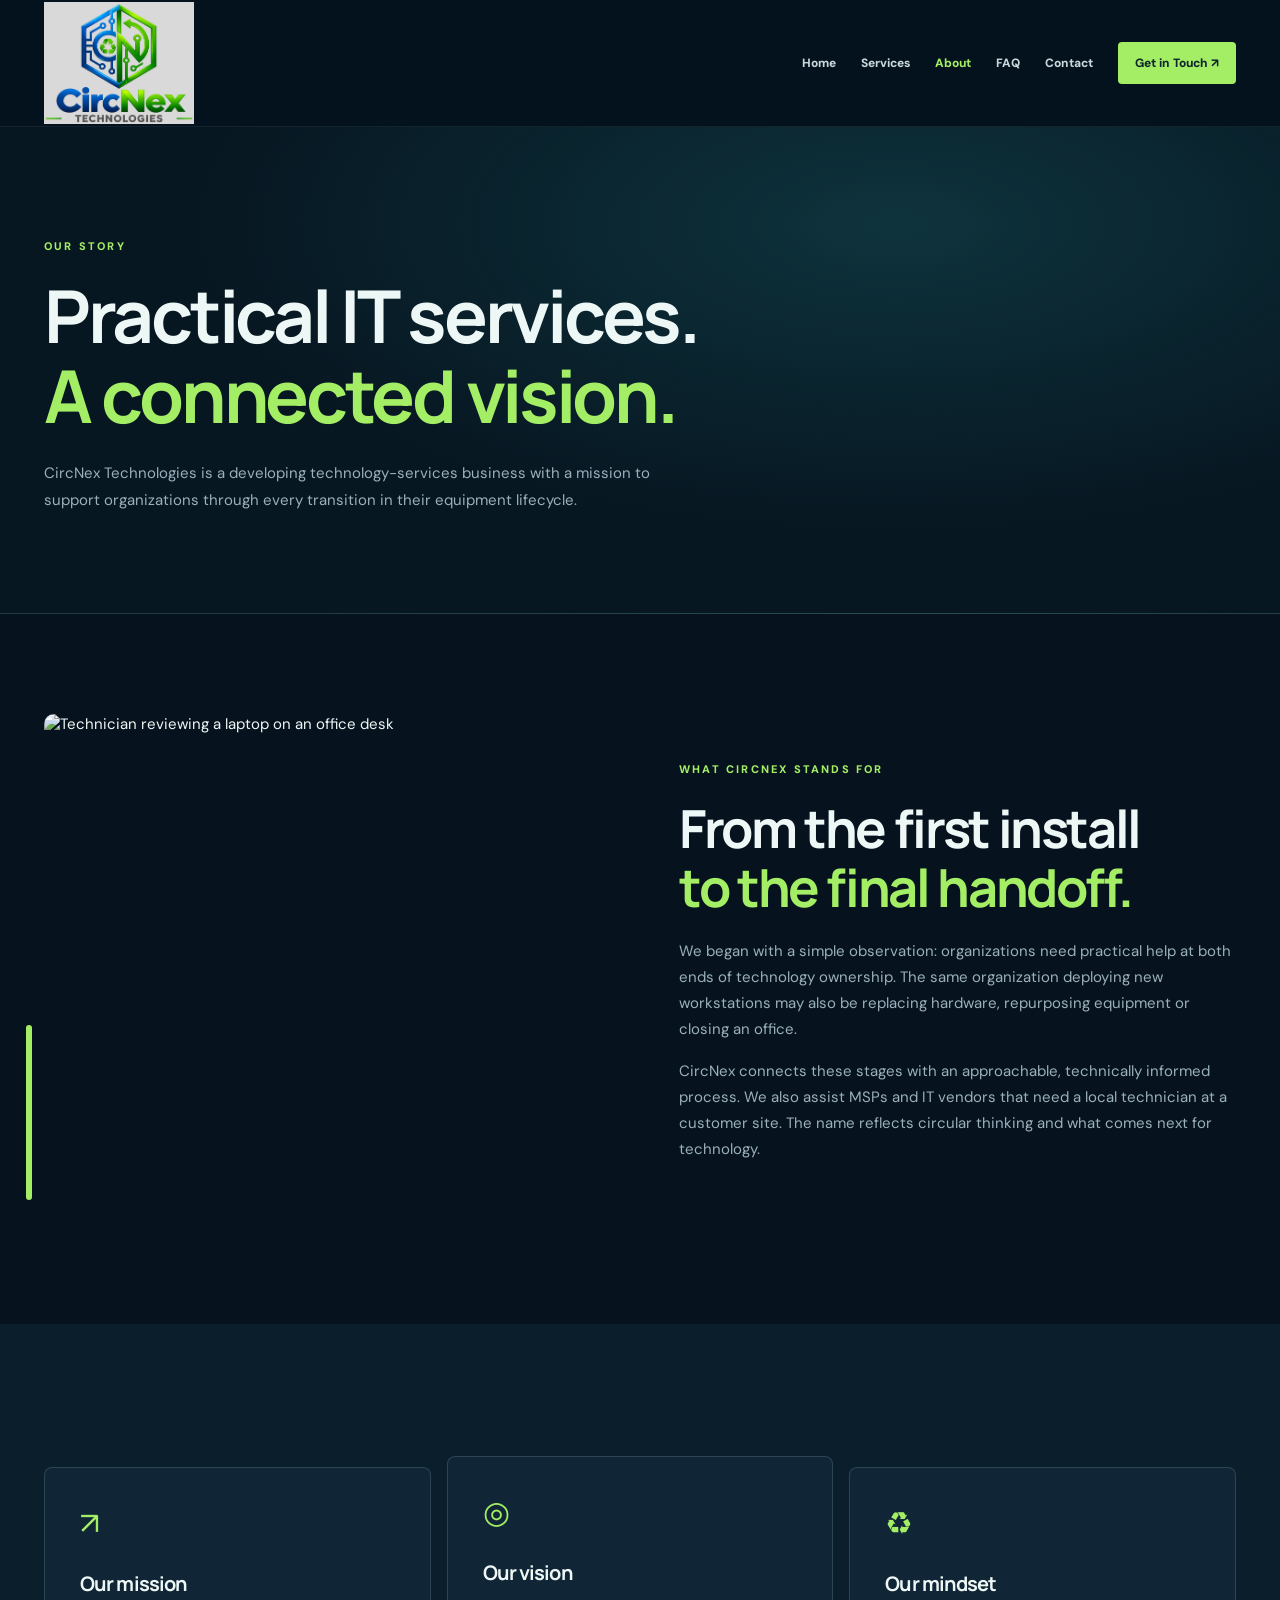
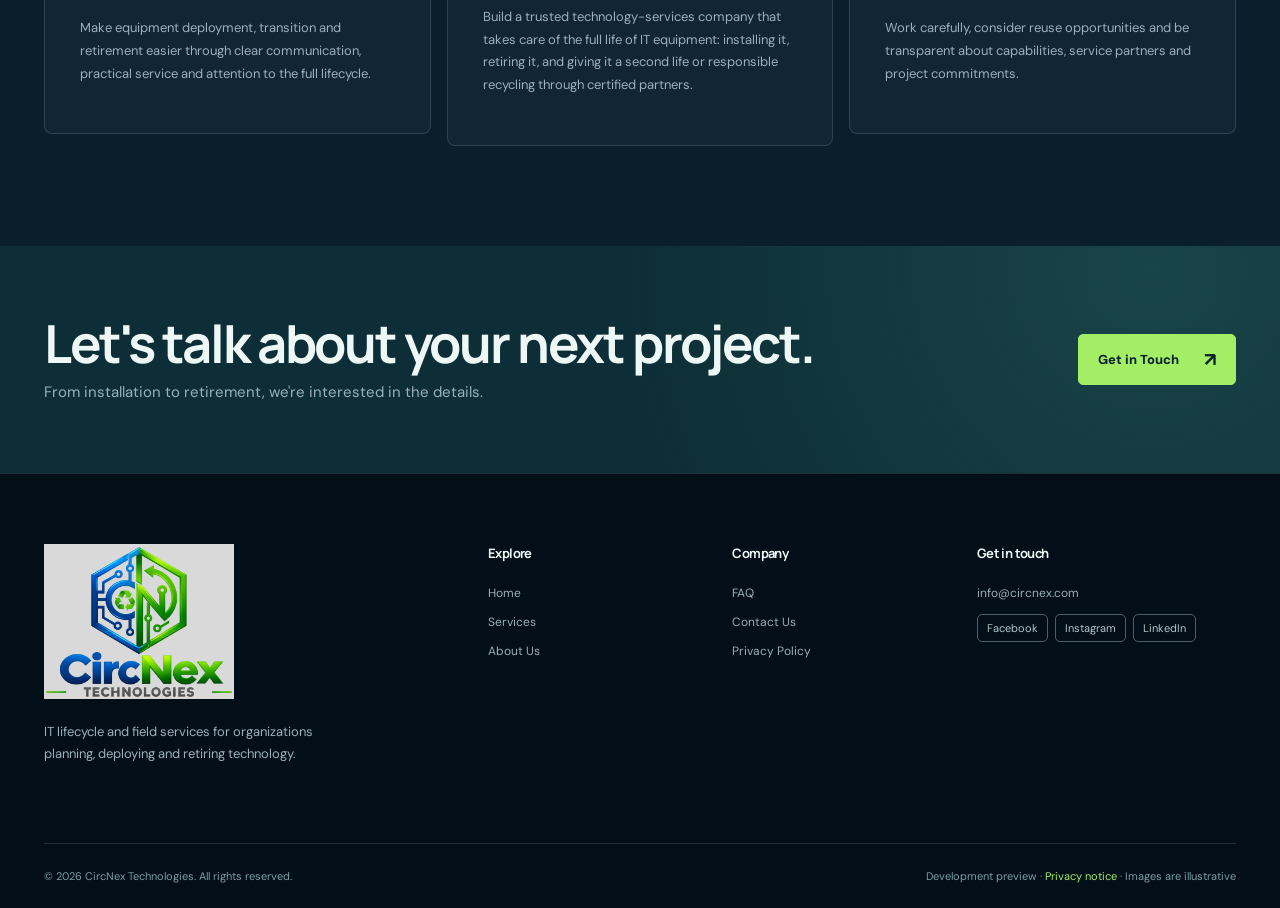
==== commit 845bc0de: "Keep CircNex contact, FAQ, about and documentation aligned with vendor support" ====
--- a/about.html
+++ b/about.html
@@ -1 +1 @@
-<!doctype html><html lang="en"><head><meta charset="utf-8"><meta name="viewport" content="width=device-width, initial-scale=1"><meta name="theme-color" content="#06131e"><meta name="robots" content="noindex,nofollow"><meta name="description" content="Get to know CircNex Technologies and our practical IT lifecycle approach."><title>About Us | CircNex Technologies</title><link rel="icon" href="assets/favicon.svg" type="image/svg+xml"><link rel="preconnect" href="https://fonts.googleapis.com"><link rel="preconnect" href="https://fonts.gstatic.com" crossorigin><link rel="preconnect" href="https://images.unsplash.com" crossorigin><link href="https://fonts.googleapis.com/css2?family=DM+Sans:wght@400;500;600;700&family=Manrope:wght@400;500;600;700;800&display=swap" rel="stylesheet"><link rel="stylesheet" href="assets/redesign.css?v=20261120-nav-hover"><script src="assets/redesign.js" defer></script></head><body><a class="skip" href="#main">Skip to content</a><header class="site-header"><div class="container nav-row"><a class="brand" href="index.html" aria-label="CircNex Technologies, homepage"><img src="assets/circnex-official-logo.svg?v=20261119-d9d9d9" class="brand-logo" alt="Original CircNex Technologies logo" width="125" height="103"></a><button class="menu-toggle" type="button" aria-label="Open menu" aria-controls="site-nav" aria-expanded="false"><span></span><span></span><span></span></button><nav class="site-nav" id="site-nav" aria-label="Main navigation"><a href="index.html">Home</a><a href="services.html">Services</a><a href="about.html" aria-current="page" class="current">About</a><a href="faq.html">FAQ</a><a href="contact.html">Contact</a><a class="nav-contact" href="contact.html">Get in Touch <span aria-hidden="true">↗</span></a></nav></div></header><main id="main"><section class="subhero"><div class="container"><p class="kicker">OUR STORY</p><h1>Practical IT services.<br><span class='accent'>A connected vision.</span></h1><p>CircNex Technologies is a developing technology-services business with a mission to support organizations through every transition in their equipment lifecycle.</p></div></section><section class="section"><div class="container about-grid"><div class="about-image"><img src="https://images.unsplash.com/photo-1709102884400-b50ca1a12bc3?auto=format&fit=crop&w=1200&q=78" alt="Technician reviewing a laptop on an office desk" width="1000" height="1000"></div><div class="about-copy"><p class="kicker">WHAT CIRCNEX STANDS FOR</p><h2>From the first install<br><span class="accent">to the final handoff.</span></h2><p>We began with a simple observation: organizations need practical help at both ends of technology ownership. The same organization deploying new workstations may also be replacing hardware, repurposing equipment or closing an office.</p><p>CircNex aims to connect these often-separated services with an approachable, technically informed process. The name reflects circular thinking and what's next for technology.</p></div></div></section><section class="section section-soft"><div class="container reason-grid"><article class="reason-card"><span class="reason-icon">↗</span><h3>Our mission</h3><p>Make equipment deployment, transition and retirement easier through clear communication, practical service and attention to the full lifecycle.</p></article><article class="reason-card"><span class="reason-icon">◎</span><h3>Our vision</h3><p>Build a trusted technology-services company that takes care of the full life of IT equipment: installing it, retiring it, and giving it a second life or responsible recycling through certified partners.</p></article><article class="reason-card"><span class="reason-icon">♻</span><h3>Our mindset</h3><p>Work carefully, consider reuse opportunities and be transparent about capabilities, service partners and project commitments.</p></article></div></section><section class="section-cta"><div class="container cta-row"><div><h2>Let's talk about your next project.</h2><p>From installation to retirement, we're interested in the details.</p></div><a class="btn btn-primary" href="contact.html">Get in Touch <span class="btn-arrow">↗</span></a></div></section></main><footer class="footer"><div class="container"><div class="footer-grid"><div class="footer-about"><a class="brand" href="index.html" aria-label="CircNex Technologies, homepage"><img src="assets/circnex-official-logo.svg?v=20261119-d9d9d9" class="brand-logo" alt="CircNex Technologies" width="180" height="148"></a><p>IT lifecycle and field services for organizations planning, deploying and retiring technology.</p></div><div class="footer-column"><h4>Explore</h4><a href="index.html">Home</a><a href="services.html">Services</a><a href="about.html">About Us</a></div><div class="footer-column"><h4>Company</h4><a href="faq.html">FAQ</a><a href="contact.html">Contact Us</a><a href="privacy.html">Privacy Policy</a></div><div class="footer-column"><h4>Get in touch</h4><a href="mailto:info@circnex.com">info@circnex.com</a><div class="social-preview" aria-label="CircNex Technologies social media profiles"><a href="https://www.facebook.com/share/1C1Cdq6oa3/?mibextid=wwXIfr" target="_blank" rel="noopener noreferrer" aria-label="CircNex Technologies on Facebook">Facebook</a><a href="https://www.instagram.com/circnextechnologies?jplx=MXM5Z2I0eDNxc2s0MA==" target="_blank" rel="noopener noreferrer" aria-label="CircNex Technologies on Instagram">Instagram</a><a href="https://www.linkedin.com/in/circnex-technologies-577191451?utm_source=share_via&amp;utm_content=profile&amp;utm_medium=member_ios" target="_blank" rel="noopener noreferrer" aria-label="CircNex Technologies on LinkedIn">LinkedIn</a></div></div></div><div class="footer-bottom"><span>© <span data-year>2026</span> CircNex Technologies. All rights reserved.</span><span>Development preview · <a href="privacy.html">Privacy notice</a> · Images are illustrative</span></div></div></footer></body></html>+<!doctype html><html lang="en"><head><meta charset="utf-8"><meta name="viewport" content="width=device-width, initial-scale=1"><meta name="theme-color" content="#06131e"><meta name="robots" content="noindex,nofollow"><meta name="description" content="Get to know CircNex Technologies and our practical IT lifecycle approach."><title>About Us | CircNex Technologies</title><link rel="icon" href="assets/favicon.svg" type="image/svg+xml"><link rel="preconnect" href="https://fonts.googleapis.com"><link rel="preconnect" href="https://fonts.gstatic.com" crossorigin><link rel="preconnect" href="https://images.unsplash.com" crossorigin><link href="https://fonts.googleapis.com/css2?family=DM+Sans:wght@400;500;600;700&family=Manrope:wght@400;500;600;700;800&display=swap" rel="stylesheet"><link rel="stylesheet" href="assets/redesign.css?v=20261120-four-services"><script src="assets/redesign.js" defer></script></head><body><a class="skip" href="#main">Skip to content</a><header class="site-header"><div class="container nav-row"><a class="brand" href="index.html" aria-label="CircNex Technologies, homepage"><img src="assets/circnex-official-logo.svg?v=20261119-d9d9d9" class="brand-logo" alt="Original CircNex Technologies logo" width="125" height="103"></a><button class="menu-toggle" type="button" aria-label="Open menu" aria-controls="site-nav" aria-expanded="false"><span></span><span></span><span></span></button><nav class="site-nav" id="site-nav" aria-label="Main navigation"><a href="index.html">Home</a><a href="services.html">Services</a><a href="about.html" aria-current="page" class="current">About</a><a href="faq.html">FAQ</a><a href="contact.html">Contact</a><a class="nav-contact" href="contact.html">Get in Touch <span aria-hidden="true">↗</span></a></nav></div></header><main id="main"><section class="subhero"><div class="container"><p class="kicker">OUR STORY</p><h1>Practical IT services.<br><span class='accent'>A connected vision.</span></h1><p>CircNex Technologies is a developing technology-services business with a mission to support organizations through every transition in their equipment lifecycle.</p></div></section><section class="section"><div class="container about-grid"><div class="about-image"><img src="https://images.unsplash.com/photo-1709102884400-b50ca1a12bc3?auto=format&fit=crop&w=1200&q=78" alt="Technician reviewing a laptop on an office desk" width="1000" height="1000"></div><div class="about-copy"><p class="kicker">WHAT CIRCNEX STANDS FOR</p><h2>From the first install<br><span class="accent">to the final handoff.</span></h2><p>We began with a simple observation: organizations need practical help at both ends of technology ownership. The same organization deploying new workstations may also be replacing hardware, repurposing equipment or closing an office.</p><p>CircNex connects these stages with an approachable, technically informed process. We also assist MSPs and IT vendors that need a local technician at a customer site. The name reflects circular thinking and what comes next for technology.</p></div></div></section><section class="section section-soft"><div class="container reason-grid"><article class="reason-card"><span class="reason-icon">↗</span><h3>Our mission</h3><p>Make equipment deployment, transition and retirement easier through clear communication, practical service and attention to the full lifecycle.</p></article><article class="reason-card"><span class="reason-icon">◎</span><h3>Our vision</h3><p>Build a trusted technology-services company that takes care of the full life of IT equipment: installing it, retiring it, and giving it a second life or responsible recycling through certified partners.</p></article><article class="reason-card"><span class="reason-icon">♻</span><h3>Our mindset</h3><p>Work carefully, consider reuse opportunities and be transparent about capabilities, service partners and project commitments.</p></article></div></section><section class="section-cta"><div class="container cta-row"><div><h2>Let's talk about your next project.</h2><p>From installation to retirement, we're interested in the details.</p></div><a class="btn btn-primary" href="contact.html">Get in Touch <span class="btn-arrow">↗</span></a></div></section></main><footer class="footer"><div class="container"><div class="footer-grid"><div class="footer-about"><a class="brand" href="index.html" aria-label="CircNex Technologies, homepage"><img src="assets/circnex-official-logo.svg?v=20261119-d9d9d9" class="brand-logo" alt="CircNex Technologies" width="180" height="148"></a><p>IT lifecycle and field services for organizations planning, deploying and retiring technology.</p></div><div class="footer-column"><h4>Explore</h4><a href="index.html">Home</a><a href="services.html">Services</a><a href="about.html">About Us</a></div><div class="footer-column"><h4>Company</h4><a href="faq.html">FAQ</a><a href="contact.html">Contact Us</a><a href="privacy.html">Privacy Policy</a></div><div class="footer-column"><h4>Get in touch</h4><a href="mailto:info@circnex.com">info@circnex.com</a><div class="social-preview" aria-label="CircNex Technologies social media profiles"><a href="https://www.facebook.com/share/1C1Cdq6oa3/?mibextid=wwXIfr" target="_blank" rel="noopener noreferrer" aria-label="CircNex Technologies on Facebook">Facebook</a><a href="https://www.instagram.com/circnextechnologies?jplx=MXM5Z2I0eDNxc2s0MA==" target="_blank" rel="noopener noreferrer" aria-label="CircNex Technologies on Instagram">Instagram</a><a href="https://www.linkedin.com/in/circnex-technologies-577191451?utm_source=share_via&amp;utm_content=profile&amp;utm_medium=member_ios" target="_blank" rel="noopener noreferrer" aria-label="CircNex Technologies on LinkedIn">LinkedIn</a></div></div></div><div class="footer-bottom"><span>© <span data-year>2026</span> CircNex Technologies. All rights reserved.</span><span>Development preview · <a href="privacy.html">Privacy notice</a> · Images are illustrative</span></div></div></footer></body></html>
--- a/assets/redesign.css
+++ b/assets/redesign.css
@@ -1,5 +1,5 @@
 
-:root{--bg:#06131e;--bg2:#091c2a;--nav:#071722;--panel:#102636;--panel2:#112d37;--line:rgba(176,217,216,.17);--green:#a4ee66;--teal:#53ceb4;--blue:#2ca7e3;--fg:#edf7f6;--muted:#9ab0bb;--sans:'DM Sans',Arial,sans-serif;--display:'Manrope',Arial,sans-serif}*{box-sizing:border-box}html{scroll-behavior:smooth}body{margin:0;background:var(--bg);color:var(--fg);font-family:var(--sans);-webkit-font-smoothing:antialiased}body,button,input,textarea,select{font-size:15px}button,input,textarea,select{font-family:inherit}h1,h2,h3,h4{font-family:var(--display);letter-spacing:-.045em}h1,h2,h3,h4,p{margin-top:0}h1{font-size:clamp(40px,5.7vw,78px);line-height:1.09;margin-bottom:25px}h2{font-size:clamp(32px,4.1vw,56px);line-height:1.13;margin-bottom:20px}h3{font-size:24px}p{line-height:1.75}a{color:inherit;text-decoration:none}a:hover{color:var(--green)}img{display:block;max-width:100%;height:auto}button{cursor:pointer}.container{width:min(1192px,calc(100% - 56px));margin-inline:auto}.sr-only{position:absolute;width:1px;height:1px;padding:0;margin:-1px;overflow:hidden;clip:rect(0,0,0,0);white-space:nowrap;border:0}.skip{position:absolute;top:-100px;left:15px;z-index:200;background:var(--green);color:var(--bg);padding:12px}.skip:focus{top:14px}.kicker{font-size:11px;letter-spacing:.2em;font-weight:800;color:var(--green);text-transform:uppercase;margin-bottom:20px}.eyebrow{display:inline-flex;align-items:center;gap:10px;font-size:11px;font-weight:800;letter-spacing:.17em;color:#b1d9cf}.eyebrow:before{content:'';width:7px;height:7px;border-radius:50%;background:var(--green);box-shadow:0 0 0 5px #a4ee6618}.muted{color:var(--muted)}.accent{color:var(--green)}.light{color:var(--fg)}.section{padding:100px 0}.section-soft{background:#0a1e2b}.section-intro{display:flex;justify-content:space-between;align-items:flex-end;gap:40px;margin-bottom:36px}.section-intro p:last-child{max-width:375px;color:var(--muted);font-size:14px}.btn{display:inline-flex;align-items:center;justify-content:space-between;gap:25px;min-height:51px;padding:14px 19px;border-radius:5px;font-size:13px;font-weight:800;border:1px solid var(--line);transition:transform .2s,background .2s;color:var(--fg);background:transparent}.btn:hover{transform:translateY(-2px);color:var(--fg);background:#ffffff0c}.btn-primary{background:var(--green);color:#09212a;border-color:var(--green)}.btn-primary:hover{background:#caff86;color:#09212a}.btn-arrow{font-size:19px;line-height:1}.text-link{display:inline-flex;gap:26px;border-bottom:1px solid #70b3a9;padding:0 0 8px;font-weight:800;font-size:13px}.text-link:hover{color:var(--green)}.site-header{background:#05131ff0;backdrop-filter:blur(16px);border-bottom:1px solid #d7ffef13;position:sticky;top:0;z-index:50}.nav-row{height:78px;display:flex;align-items:center;justify-content:space-between;gap:25px}.brand{display:flex;align-items:center;gap:11px;min-width:0}.brand-icon{width:47px;height:49px;object-fit:contain;filter:drop-shadow(0 0 10px #3c99b129)}.brand-text{display:block;font-family:var(--display);font-size:24px;line-height:1;font-weight:800;letter-spacing:-.065em;white-space:nowrap}.brand-text .nex{color:#71d646}.brand-text small{font-size:9px;letter-spacing:.25em;color:#a6b4ba;display:block;margin-top:6px}.site-nav{display:flex;align-items:center;gap:25px}.site-nav>a{font-size:12px;font-weight:800;color:#c9d9db;display:inline-block;transform-origin:center;transition:color .2s ease,transform .18s ease}@media(hover:hover) and (pointer:fine){.site-nav>a:hover{transform:scale(1.09)}}.site-nav>a:focus-visible{transform:scale(1.09)}@media(prefers-reduced-motion:reduce){.site-nav>a:hover,.site-nav>a:focus-visible{transform:none}}.site-nav>a:hover,.site-nav>a.current{color:var(--green)}.site-nav>.nav-contact{background:var(--green);color:#10242c;padding:13px 17px;border-radius:4px}.site-nav>.nav-contact:hover{background:#caff86;color:#10242c}.menu-toggle{display:none;background:none;border:0;padding:8px}.menu-toggle span{display:block;width:23px;height:2px;margin:5px;background:var(--fg)}.hero{background:radial-gradient(circle at 70% 35%,#15435580,transparent 42%),linear-gradient(115deg,#081b2a,#06131e);position:relative;overflow:hidden}.hero:before{content:'';position:absolute;inset:0;background-image:linear-gradient(90deg,#bdf2d108 1px,transparent 1px),linear-gradient(#bdf2d108 1px,transparent 1px);background-size:72px 72px;mask-image:linear-gradient(90deg,transparent,#000)}.hero-layout{min-height:670px;display:grid;grid-template-columns:1.1fr .95fr;align-items:center;gap:60px;padding:80px 0 95px;position:relative}.hero h1{max-width:720px}.hero-copy{font-size:16px;max-width:590px;color:#b4c9ce}.hero-ctas{display:flex;flex-wrap:wrap;gap:12px;margin-top:32px}.hero-tags{display:flex;gap:24px;flex-wrap:wrap;margin-top:62px;font-size:11px;letter-spacing:.11em;color:#a6c2c7;font-weight:800;text-transform:uppercase}.hero-tags span:before{content:'+';color:var(--green);margin-right:9px}.hero-photo{position:relative;height:505px;border-radius:12px;min-width:0}.hero-photo>img{width:100%;height:100%;object-fit:cover;border-radius:12px;filter:saturate(.85) contrast(1.05);border:1px solid #ffffff20}.hero-photo:after{content:'';position:absolute;inset:0;border-radius:12px;background:linear-gradient(0deg,#031320ae,transparent 60%),linear-gradient(90deg,#04354140,transparent 55%);pointer-events:none}.hero-ring{position:absolute;width:210px;height:210px;border:1px solid #7cdaac88;border-radius:50%;right:-32px;top:-40px;box-shadow:0 0 0 28px #7cdaac11,0 0 0 55px #7cdaac08;pointer-events:none}.hero-float{position:absolute;bottom:-24px;left:-32px;right:60px;z-index:3;background:linear-gradient(120deg,#103747ef,#061b28ef);border:1px solid #93e0ad48;backdrop-filter:blur(15px);padding:22px 25px;border-radius:9px}.hero-float strong{font:800 29px var(--display);letter-spacing:-.04em;display:block;margin-bottom:5px}.hero-float span{font-size:11px;letter-spacing:.1em;color:var(--green);text-transform:uppercase;font-weight:800}.stats-strip{padding:22px 0;background:#0b2732;border-block:1px solid var(--line)}.stats-row{display:flex;justify-content:center;gap:15px 60px;flex-wrap:wrap}.stats-row span{font-size:11px;text-transform:uppercase;letter-spacing:.16em;font-weight:800;color:#bad8d4}.stats-row span:before{content:'↗';color:var(--green);margin-right:12px}.service-grid{display:grid;grid-template-columns:repeat(6,minmax(0,1fr));gap:18px}.service-card{grid-column:span 2;display:block;position:relative;background:var(--panel);border:1px solid var(--line);border-radius:9px;overflow:hidden;transition:transform .2s,border-color .2s}.service-card:hover{transform:translateY(-5px);border-color:#84d4ad77;color:inherit}.service-card:nth-child(-n+2){grid-column:span 3}.service-photo{height:225px;position:relative;overflow:hidden}.service-card:nth-child(-n+2) .service-photo{height:270px}.service-photo img{width:100%;height:100%;object-fit:cover;transition:transform .5s;filter:saturate(.76)}.service-card:hover img{transform:scale(1.05)}.service-photo:after{content:'';position:absolute;inset:0;background:linear-gradient(0deg,#0e263b9b,transparent 55%)}.service-number{position:absolute;top:17px;left:19px;z-index:2;font-size:11px;letter-spacing:.17em;color:white;font-weight:800;background:#0a2033ad;padding:8px 10px;border:1px solid #ffffff40}.service-body{padding:26px 26px 29px}.service-body h3{margin-bottom:11px;font-size:21px;line-height:1.25}.service-body p{font-size:13px;color:#acc0c7;min-height:66px}.service-bottom{display:flex;justify-content:space-between;align-items:center;font-size:11px;color:var(--green);font-weight:800;letter-spacing:.08em;text-transform:uppercase;margin-top:28px}.about-grid,.reason-grid,.contact-grid{display:grid;grid-template-columns:1fr 1fr;align-items:center;gap:78px}.about-image{height:510px;position:relative}.about-image img{width:100%;height:100%;object-fit:cover;border-radius:10px;filter:saturate(.8)}.about-image:after{content:'';position:absolute;left:-18px;bottom:24px;width:6px;height:175px;background:var(--green);border-radius:5px}.about-copy p:not(.kicker){color:var(--muted)}.mini-values{display:grid;grid-template-columns:repeat(2,1fr);gap:20px;margin:30px 0}.mini-values div{padding-top:20px;border-top:1px solid var(--line)}.mini-values strong{display:block;font-size:15px;margin-bottom:5px}.mini-values span{color:var(--muted);font-size:12px;line-height:1.6}.reason-grid{grid-template-columns:repeat(3,1fr);gap:16px;margin-top:32px}.reason-card{padding:35px;background:var(--panel);border:1px solid var(--line);border-radius:8px;min-height:240px}.reason-icon{font-size:31px;color:var(--green);display:block;margin-bottom:26px}.reason-card h3{font-size:20px}.reason-card p{font-size:13px;color:var(--muted)}.process-grid{display:grid;grid-template-columns:repeat(4,1fr);gap:16px;margin-top:42px}.process-card{padding:22px 22px 28px;border-top:2px solid #528777;background:#081c28}.process-card .number{font:800 47px var(--display);color:#2f7071;letter-spacing:-.065em}.process-card h3{font-size:19px;margin-top:20px}.process-card p{color:var(--muted);font-size:13px}.partner-panel{background:linear-gradient(115deg,#143746,#0b2633);border:1px solid #74bdab52;padding:35px 40px;display:flex;align-items:start;gap:25px;border-radius:9px}.partner-panel>span{display:grid;place-items:center;flex:0 0 52px;height:52px;border-radius:50%;background:#a3ee661c;color:var(--green);font-size:27px}.partner-panel h3{font-size:22px;margin-bottom:8px}.partner-panel p{color:#b3cad0;font-size:13px;line-height:1.9;margin-bottom:0}.equipment-purchase-panel p+p{margin-top:13px}.equipment-purchase-panel .btn{margin-top:22px}.equipment-purchase-panel>div{max-width:880px}.contact-grid{grid-template-columns:.82fr 1.18fr;align-items:start;gap:60px}.contact-copy p:not(.kicker){color:var(--muted)}.contact-note{padding:19px 0;border-top:1px solid var(--line);border-bottom:1px solid var(--line);margin-top:24px}.contact-note span{display:block;text-transform:uppercase;letter-spacing:.16em;font-size:10px;color:var(--green);font-weight:800;margin-bottom:9px}.contact-note a{font-size:18px;font-weight:800}.form-card{background:#102938;border:1px solid var(--line);padding:35px;border-radius:11px}.form-card h3{font-size:24px;margin-bottom:8px}.form-card>p{color:var(--muted);font-size:12px}.form-grid{display:grid;grid-template-columns:repeat(2,1fr);gap:18px;margin-top:23px}.field{display:flex;flex-direction:column;gap:8px}.field.full{grid-column:1/-1}.field label{color:#e0ecec;font-size:12px;font-weight:800}.field input,.field select,.field textarea{width:100%;background:#081d2c;border:1px solid #39616b;border-radius:5px;padding:12px 13px;color:white;outline:none;font-size:13px}.field input:focus,.field textarea:focus,.field select:focus{border-color:var(--green);box-shadow:0 0 0 3px #a4ee661c}.field textarea{min-height:125px;resize:vertical}.field ::placeholder{color:#8da5ad}.label-check{display:flex;gap:12px;align-items:start;font-size:12px;color:#b4c9d0;line-height:1.6}.label-check input{margin-top:3px}.form-actions{margin-top:22px;display:flex;align-items:center;flex-wrap:wrap;gap:15px}.form-status{color:#d7bc85;font-size:12px;max-width:450px;line-height:1.7}.form-note{border-left:2px solid var(--green);padding-left:13px;font-size:12px;color:#a1b9bc;line-height:1.7;margin-top:23px}.subhero{padding:110px 0 85px;background:radial-gradient(ellipse at 70% 20%,#154f5780,transparent 55%),#071722;border-bottom:1px solid var(--line)}.subhero h1{max-width:840px}.subhero p:not(.kicker){color:var(--muted);max-width:630px}.content-section{padding:85px 0}.detail-row{display:grid;grid-template-columns:.88fr 1fr;gap:55px;align-items:center;padding:55px 0;border-bottom:1px solid var(--line);scroll-margin-top:85px}.detail-row:nth-child(even) .detail-photo{order:2}.detail-photo{height:350px;border-radius:9px;overflow:hidden}.detail-photo img{width:100%;height:100%;object-fit:cover}.detail-number{color:var(--green);font-size:11px;letter-spacing:.2em;font-weight:800}.detail-row h2{font-size:clamp(29px,3.3vw,41px);margin-top:13px}.detail-row p,.detail-row li{color:var(--muted);font-size:13px;line-height:1.9}.detail-row ul{padding-left:20px;margin:20px 0 30px}.detail-row li{padding-left:3px}.prose{max-width:810px;margin:auto}.prose h2{margin-top:42px;font-size:30px}.prose p,.prose li{color:var(--muted)}.faq-list{border-top:1px solid var(--line)}.faq-list details{border-bottom:1px solid var(--line);padding:23px 0}.faq-list summary{list-style:none;display:flex;justify-content:space-between;gap:20px;cursor:pointer;font-size:15px;font-weight:800}.faq-list summary::-webkit-details-marker{display:none}.faq-list summary span{color:var(--green);font-size:20px}.faq-list details[open] summary span{transform:rotate(45deg)}.faq-list p{color:var(--muted);margin:15px 45px 0 0;font-size:13px}.gallery-grid{display:grid;grid-template-columns:repeat(3,1fr);gap:18px}.gallery-card{background:var(--panel);border:1px solid var(--line);border-radius:8px;overflow:hidden}.gallery-card img{width:100%;height:250px;object-fit:cover}.gallery-card div{padding:20px}.gallery-card h3{font-size:18px;margin-bottom:6px}.gallery-card p{font-size:12px;color:var(--muted)}.notice{background:#173438;border-left:3px solid var(--green);color:#c6d7d7;padding:17px 20px;font-size:13px;line-height:1.75}.section-cta{background:radial-gradient(circle at 90% 10%,#2b656366,transparent 45%),#0d2e36;padding:68px 0}.cta-row{display:flex;align-items:center;justify-content:space-between;gap:25px}.cta-row h2{margin-bottom:6px}.cta-row p{color:var(--muted);margin:0}.footer{background:#030f18;border-top:1px solid var(--line);padding:70px 0 25px}.footer-grid{display:grid;grid-template-columns:2fr 1fr 1fr 1.3fr;gap:45px}.footer-about p{max-width:320px;font-size:13px;color:var(--muted);margin:22px 0}.footer-tagline{font-weight:800;font-size:11px;letter-spacing:.16em;color:var(--green)}.footer-column h4{font-size:13px;margin:0 0 23px}.footer-column a,.footer-column span{display:block;font-size:12px;color:#9aafb5;margin-bottom:13px}.footer-column a:hover{color:var(--green)}.social-preview{display:flex;flex-wrap:wrap;gap:7px;margin-top:8px}.social-preview a{display:inline-block;font-size:11px;border:1px solid #476069;padding:6px 9px;color:#b1c7c7;border-radius:5px;margin:0;text-decoration:none;transition:color .15s ease,border-color .15s ease,background .15s ease}.social-preview a:hover,.social-preview a:focus-visible{color:var(--green);border-color:var(--green);background:rgba(76,180,140,.08)}.footer-bottom{display:flex;justify-content:space-between;gap:20px;border-top:1px solid var(--line);margin-top:55px;padding-top:25px;font-size:11px;color:#7c9ca6}.footer-bottom a{color:var(--green)}.brand-inline{display:inline-flex;align-items:center;gap:10px}.brand-inline img{width:38px;height:40px;object-fit:contain}.stock-note{font-size:11px;color:#91a9ad}.status-flag{font-size:11px;color:#dbeaa8;letter-spacing:.08em;text-transform:uppercase;font-weight:800}a:focus-visible,button:focus-visible,input:focus-visible,select:focus-visible,textarea:focus-visible{outline:3px solid var(--green);outline-offset:3px}
+:root{--bg:#06131e;--bg2:#091c2a;--nav:#071722;--panel:#102636;--panel2:#112d37;--line:rgba(176,217,216,.17);--green:#a4ee66;--teal:#53ceb4;--blue:#2ca7e3;--fg:#edf7f6;--muted:#9ab0bb;--sans:'DM Sans',Arial,sans-serif;--display:'Manrope',Arial,sans-serif}*{box-sizing:border-box}html{scroll-behavior:smooth}body{margin:0;background:var(--bg);color:var(--fg);font-family:var(--sans);-webkit-font-smoothing:antialiased}body,button,input,textarea,select{font-size:15px}button,input,textarea,select{font-family:inherit}h1,h2,h3,h4{font-family:var(--display);letter-spacing:-.045em}h1,h2,h3,h4,p{margin-top:0}h1{font-size:clamp(40px,5.7vw,78px);line-height:1.09;margin-bottom:25px}h2{font-size:clamp(32px,4.1vw,56px);line-height:1.13;margin-bottom:20px}h3{font-size:24px}p{line-height:1.75}a{color:inherit;text-decoration:none}a:hover{color:var(--green)}img{display:block;max-width:100%;height:auto}button{cursor:pointer}.container{width:min(1192px,calc(100% - 56px));margin-inline:auto}.sr-only{position:absolute;width:1px;height:1px;padding:0;margin:-1px;overflow:hidden;clip:rect(0,0,0,0);white-space:nowrap;border:0}.skip{position:absolute;top:-100px;left:15px;z-index:200;background:var(--green);color:var(--bg);padding:12px}.skip:focus{top:14px}.kicker{font-size:11px;letter-spacing:.2em;font-weight:800;color:var(--green);text-transform:uppercase;margin-bottom:20px}.eyebrow{display:inline-flex;align-items:center;gap:10px;font-size:11px;font-weight:800;letter-spacing:.17em;color:#b1d9cf}.eyebrow:before{content:'';width:7px;height:7px;border-radius:50%;background:var(--green);box-shadow:0 0 0 5px #a4ee6618}.muted{color:var(--muted)}.accent{color:var(--green)}.light{color:var(--fg)}.section{padding:100px 0}.section-soft{background:#0a1e2b}.section-intro{display:flex;justify-content:space-between;align-items:flex-end;gap:40px;margin-bottom:36px}.section-intro p:last-child{max-width:375px;color:var(--muted);font-size:14px}.btn{display:inline-flex;align-items:center;justify-content:space-between;gap:25px;min-height:51px;padding:14px 19px;border-radius:5px;font-size:13px;font-weight:800;border:1px solid var(--line);transition:transform .2s,background .2s;color:var(--fg);background:transparent}.btn:hover{transform:translateY(-2px);color:var(--fg);background:#ffffff0c}.btn-primary{background:var(--green);color:#09212a;border-color:var(--green)}.btn-primary:hover{background:#caff86;color:#09212a}.btn-arrow{font-size:19px;line-height:1}.text-link{display:inline-flex;gap:26px;border-bottom:1px solid #70b3a9;padding:0 0 8px;font-weight:800;font-size:13px}.text-link:hover{color:var(--green)}.site-header{background:#05131ff0;backdrop-filter:blur(16px);border-bottom:1px solid #d7ffef13;position:sticky;top:0;z-index:50}.nav-row{height:78px;display:flex;align-items:center;justify-content:space-between;gap:25px}.brand{display:flex;align-items:center;gap:11px;min-width:0}.brand-icon{width:47px;height:49px;object-fit:contain;filter:drop-shadow(0 0 10px #3c99b129)}.brand-text{display:block;font-family:var(--display);font-size:24px;line-height:1;font-weight:800;letter-spacing:-.065em;white-space:nowrap}.brand-text .nex{color:#71d646}.brand-text small{font-size:9px;letter-spacing:.25em;color:#a6b4ba;display:block;margin-top:6px}.site-nav{display:flex;align-items:center;gap:25px}.site-nav>a{font-size:12px;font-weight:800;color:#c9d9db;display:inline-block;transform-origin:center;transition:color .2s ease,transform .18s ease}@media(hover:hover) and (pointer:fine){.site-nav>a:hover{transform:scale(1.09)}}.site-nav>a:focus-visible{transform:scale(1.09)}@media(prefers-reduced-motion:reduce){.site-nav>a:hover,.site-nav>a:focus-visible{transform:none}}.site-nav>a:hover,.site-nav>a.current{color:var(--green)}.site-nav>.nav-contact{background:var(--green);color:#10242c;padding:13px 17px;border-radius:4px}.site-nav>.nav-contact:hover{background:#caff86;color:#10242c}.menu-toggle{display:none;background:none;border:0;padding:8px}.menu-toggle span{display:block;width:23px;height:2px;margin:5px;background:var(--fg)}.hero{background:radial-gradient(circle at 70% 35%,#15435580,transparent 42%),linear-gradient(115deg,#081b2a,#06131e);position:relative;overflow:hidden}.hero:before{content:'';position:absolute;inset:0;background-image:linear-gradient(90deg,#bdf2d108 1px,transparent 1px),linear-gradient(#bdf2d108 1px,transparent 1px);background-size:72px 72px;mask-image:linear-gradient(90deg,transparent,#000)}.hero-layout{min-height:670px;display:grid;grid-template-columns:1.1fr .95fr;align-items:center;gap:60px;padding:80px 0 95px;position:relative}.hero h1{max-width:720px}.hero-copy{font-size:16px;max-width:590px;color:#b4c9ce}.hero-ctas{display:flex;flex-wrap:wrap;gap:12px;margin-top:32px}.hero-tags{display:flex;gap:24px;flex-wrap:wrap;margin-top:62px;font-size:11px;letter-spacing:.11em;color:#a6c2c7;font-weight:800;text-transform:uppercase}.hero-tags span:before{content:'+';color:var(--green);margin-right:9px}.hero-photo{position:relative;height:505px;border-radius:12px;min-width:0}.hero-photo>img{width:100%;height:100%;object-fit:cover;border-radius:12px;filter:saturate(.85) contrast(1.05);border:1px solid #ffffff20}.hero-photo:after{content:'';position:absolute;inset:0;border-radius:12px;background:linear-gradient(0deg,#031320ae,transparent 60%),linear-gradient(90deg,#04354140,transparent 55%);pointer-events:none}.hero-ring{position:absolute;width:210px;height:210px;border:1px solid #7cdaac88;border-radius:50%;right:-32px;top:-40px;box-shadow:0 0 0 28px #7cdaac11,0 0 0 55px #7cdaac08;pointer-events:none}.hero-float{position:absolute;bottom:-24px;left:-32px;right:60px;z-index:3;background:linear-gradient(120deg,#103747ef,#061b28ef);border:1px solid #93e0ad48;backdrop-filter:blur(15px);padding:22px 25px;border-radius:9px}.hero-float strong{font:800 29px var(--display);letter-spacing:-.04em;display:block;margin-bottom:5px}.hero-float span{font-size:11px;letter-spacing:.1em;color:var(--green);text-transform:uppercase;font-weight:800}.stats-strip{padding:22px 0;background:#0b2732;border-block:1px solid var(--line)}.stats-row{display:flex;justify-content:center;gap:15px 60px;flex-wrap:wrap}.stats-row span{font-size:11px;text-transform:uppercase;letter-spacing:.16em;font-weight:800;color:#bad8d4}.stats-row span:before{content:'↗';color:var(--green);margin-right:12px}.service-grid{display:grid;grid-template-columns:repeat(6,minmax(0,1fr));gap:18px}.service-card{grid-column:span 3;display:block;position:relative;background:var(--panel);border:1px solid var(--line);border-radius:9px;overflow:hidden;transition:transform .2s,border-color .2s}.service-card:hover{transform:translateY(-5px);border-color:#84d4ad77;color:inherit}.service-card:nth-child(-n+2){grid-column:span 3}.service-photo{height:260px;position:relative;overflow:hidden}.service-card:nth-child(-n+2) .service-photo{height:260px}.service-photo img{width:100%;height:100%;object-fit:cover;transition:transform .5s;filter:saturate(.76)}.service-card:hover img{transform:scale(1.05)}.service-photo:after{content:'';position:absolute;inset:0;background:linear-gradient(0deg,#0e263b9b,transparent 55%)}.service-number{position:absolute;top:17px;left:19px;z-index:2;font-size:11px;letter-spacing:.17em;color:white;font-weight:800;background:#0a2033ad;padding:8px 10px;border:1px solid #ffffff40}.service-body{padding:26px 26px 29px}.service-body h3{margin-bottom:11px;font-size:21px;line-height:1.25}.service-body p{font-size:13px;color:#acc0c7;min-height:66px}.service-bottom{display:flex;justify-content:space-between;align-items:center;font-size:11px;color:var(--green);font-weight:800;letter-spacing:.08em;text-transform:uppercase;margin-top:28px}.about-grid,.reason-grid,.contact-grid{display:grid;grid-template-columns:1fr 1fr;align-items:center;gap:78px}.about-image{height:510px;position:relative}.about-image img{width:100%;height:100%;object-fit:cover;border-radius:10px;filter:saturate(.8)}.about-image:after{content:'';position:absolute;left:-18px;bottom:24px;width:6px;height:175px;background:var(--green);border-radius:5px}.about-copy p:not(.kicker){color:var(--muted)}.mini-values{display:grid;grid-template-columns:repeat(2,1fr);gap:20px;margin:30px 0}.mini-values div{padding-top:20px;border-top:1px solid var(--line)}.mini-values strong{display:block;font-size:15px;margin-bottom:5px}.mini-values span{color:var(--muted);font-size:12px;line-height:1.6}.reason-grid{grid-template-columns:repeat(3,1fr);gap:16px;margin-top:32px}.reason-card{padding:35px;background:var(--panel);border:1px solid var(--line);border-radius:8px;min-height:240px}.reason-icon{font-size:31px;color:var(--green);display:block;margin-bottom:26px}.reason-card h3{font-size:20px}.reason-card p{font-size:13px;color:var(--muted)}.process-grid{display:grid;grid-template-columns:repeat(4,1fr);gap:16px;margin-top:42px}.process-card{padding:22px 22px 28px;border-top:2px solid #528777;background:#081c28}.process-card .number{font:800 47px var(--display);color:#2f7071;letter-spacing:-.065em}.process-card h3{font-size:19px;margin-top:20px}.process-card p{color:var(--muted);font-size:13px}.partner-panel{background:linear-gradient(115deg,#143746,#0b2633);border:1px solid #74bdab52;padding:35px 40px;display:flex;align-items:start;gap:25px;border-radius:9px}.partner-panel>span{display:grid;place-items:center;flex:0 0 52px;height:52px;border-radius:50%;background:#a3ee661c;color:var(--green);font-size:27px}.partner-panel h3{font-size:22px;margin-bottom:8px}.partner-panel p{color:#b3cad0;font-size:13px;line-height:1.9;margin-bottom:0}.equipment-purchase-panel p+p{margin-top:13px}.equipment-purchase-panel .btn{margin-top:22px}.equipment-purchase-panel>div{max-width:880px}.contact-grid{grid-template-columns:.82fr 1.18fr;align-items:start;gap:60px}.contact-copy p:not(.kicker){color:var(--muted)}.contact-note{padding:19px 0;border-top:1px solid var(--line);border-bottom:1px solid var(--line);margin-top:24px}.contact-note span{display:block;text-transform:uppercase;letter-spacing:.16em;font-size:10px;color:var(--green);font-weight:800;margin-bottom:9px}.contact-note a{font-size:18px;font-weight:800}.form-card{background:#102938;border:1px solid var(--line);padding:35px;border-radius:11px}.form-card h3{font-size:24px;margin-bottom:8px}.form-card>p{color:var(--muted);font-size:12px}.form-grid{display:grid;grid-template-columns:repeat(2,1fr);gap:18px;margin-top:23px}.field{display:flex;flex-direction:column;gap:8px}.field.full{grid-column:1/-1}.field label{color:#e0ecec;font-size:12px;font-weight:800}.field input,.field select,.field textarea{width:100%;background:#081d2c;border:1px solid #39616b;border-radius:5px;padding:12px 13px;color:white;outline:none;font-size:13px}.field input:focus,.field textarea:focus,.field select:focus{border-color:var(--green);box-shadow:0 0 0 3px #a4ee661c}.field textarea{min-height:125px;resize:vertical}.field ::placeholder{color:#8da5ad}.label-check{display:flex;gap:12px;align-items:start;font-size:12px;color:#b4c9d0;line-height:1.6}.label-check input{margin-top:3px}.form-actions{margin-top:22px;display:flex;align-items:center;flex-wrap:wrap;gap:15px}.form-status{color:#d7bc85;font-size:12px;max-width:450px;line-height:1.7}.form-note{border-left:2px solid var(--green);padding-left:13px;font-size:12px;color:#a1b9bc;line-height:1.7;margin-top:23px}.subhero{padding:110px 0 85px;background:radial-gradient(ellipse at 70% 20%,#154f5780,transparent 55%),#071722;border-bottom:1px solid var(--line)}.subhero h1{max-width:840px}.subhero p:not(.kicker){color:var(--muted);max-width:630px}.content-section{padding:85px 0}.detail-row{display:grid;grid-template-columns:.88fr 1fr;gap:55px;align-items:center;padding:55px 0;border-bottom:1px solid var(--line);scroll-margin-top:85px}.detail-row:nth-child(even) .detail-photo{order:2}.detail-photo{height:350px;border-radius:9px;overflow:hidden}.detail-photo img{width:100%;height:100%;object-fit:cover}.detail-number{color:var(--green);font-size:11px;letter-spacing:.2em;font-weight:800}.detail-row h2{font-size:clamp(29px,3.3vw,41px);margin-top:13px}.detail-row p,.detail-row li{color:var(--muted);font-size:13px;line-height:1.9}.detail-row ul{padding-left:20px;margin:20px 0 30px}.detail-row li{padding-left:3px}.prose{max-width:810px;margin:auto}.prose h2{margin-top:42px;font-size:30px}.prose p,.prose li{color:var(--muted)}.faq-list{border-top:1px solid var(--line)}.faq-list details{border-bottom:1px solid var(--line);padding:23px 0}.faq-list summary{list-style:none;display:flex;justify-content:space-between;gap:20px;cursor:pointer;font-size:15px;font-weight:800}.faq-list summary::-webkit-details-marker{display:none}.faq-list summary span{color:var(--green);font-size:20px}.faq-list details[open] summary span{transform:rotate(45deg)}.faq-list p{color:var(--muted);margin:15px 45px 0 0;font-size:13px}.gallery-grid{display:grid;grid-template-columns:repeat(3,1fr);gap:18px}.gallery-card{background:var(--panel);border:1px solid var(--line);border-radius:8px;overflow:hidden}.gallery-card img{width:100%;height:250px;object-fit:cover}.gallery-card div{padding:20px}.gallery-card h3{font-size:18px;margin-bottom:6px}.gallery-card p{font-size:12px;color:var(--muted)}.notice{background:#173438;border-left:3px solid var(--green);color:#c6d7d7;padding:17px 20px;font-size:13px;line-height:1.75}.section-cta{background:radial-gradient(circle at 90% 10%,#2b656366,transparent 45%),#0d2e36;padding:68px 0}.cta-row{display:flex;align-items:center;justify-content:space-between;gap:25px}.cta-row h2{margin-bottom:6px}.cta-row p{color:var(--muted);margin:0}.footer{background:#030f18;border-top:1px solid var(--line);padding:70px 0 25px}.footer-grid{display:grid;grid-template-columns:2fr 1fr 1fr 1.3fr;gap:45px}.footer-about p{max-width:320px;font-size:13px;color:var(--muted);margin:22px 0}.footer-tagline{font-weight:800;font-size:11px;letter-spacing:.16em;color:var(--green)}.footer-column h4{font-size:13px;margin:0 0 23px}.footer-column a,.footer-column span{display:block;font-size:12px;color:#9aafb5;margin-bottom:13px}.footer-column a:hover{color:var(--green)}.social-preview{display:flex;flex-wrap:wrap;gap:7px;margin-top:8px}.social-preview a{display:inline-block;font-size:11px;border:1px solid #476069;padding:6px 9px;color:#b1c7c7;border-radius:5px;margin:0;text-decoration:none;transition:color .15s ease,border-color .15s ease,background .15s ease}.social-preview a:hover,.social-preview a:focus-visible{color:var(--green);border-color:var(--green);background:rgba(76,180,140,.08)}.footer-bottom{display:flex;justify-content:space-between;gap:20px;border-top:1px solid var(--line);margin-top:55px;padding-top:25px;font-size:11px;color:#7c9ca6}.footer-bottom a{color:var(--green)}.brand-inline{display:inline-flex;align-items:center;gap:10px}.brand-inline img{width:38px;height:40px;object-fit:contain}.stock-note{font-size:11px;color:#91a9ad}.status-flag{font-size:11px;color:#dbeaa8;letter-spacing:.08em;text-transform:uppercase;font-weight:800}a:focus-visible,button:focus-visible,input:focus-visible,select:focus-visible,textarea:focus-visible{outline:3px solid var(--green);outline-offset:3px}
 @media(max-width:1100px){.site-nav{gap:15px}.hero-layout{gap:35px}.contact-grid{gap:35px}.footer-grid{gap:28px}}@media(max-width:900px){.menu-toggle{display:block}.site-nav{display:none;position:absolute;top:78px;left:0;right:0;background:#091b29;border-bottom:1px solid var(--line);padding:20px 28px;flex-direction:column;align-items:stretch;gap:0}.site-nav.open{display:flex}.site-nav>a{padding:14px 0}.site-nav>.nav-contact{padding:13px}.hero-layout{grid-template-columns:1fr;gap:35px;padding:70px 0 80px}.hero-photo{height:400px;max-width:700px}.hero-float{left:20px;right:20px}.section-intro{align-items:start;display:block}.section-intro p:last-child{max-width:600px}.service-card:nth-child(-n+2){grid-column:span 3}.service-card{grid-column:span 3}.about-grid,.contact-grid{grid-template-columns:1fr;gap:40px}.about-image{height:380px}.reason-grid{grid-template-columns:1fr 1fr}.process-grid{grid-template-columns:1fr 1fr}.footer-grid{grid-template-columns:1.6fr 1fr 1fr}.detail-row{gap:30px}.gallery-grid{grid-template-columns:repeat(2,1fr)}}@media(max-width:600px){.container{width:calc(100% - 34px)}.brand-text{font-size:20px}.brand-text small{font-size:8px}.brand-icon{width:37px;height:42px}.hero h1{font-size:clamp(39px,9.5vw,52px)}.hero-copy{font-size:14px}.hero-photo{height:300px}.hero-float{bottom:-16px;padding:16px}.hero-float strong{font-size:21px}.hero-tags{margin-top:35px}.section{padding:70px 0}.service-grid{grid-template-columns:1fr}.service-card,.service-card:nth-child(-n+2){grid-column:1}.service-photo,.service-card:nth-child(-n+2) .service-photo{height:225px}.service-body{padding:24px}.reason-grid,.process-grid{grid-template-columns:1fr}.about-image{height:270px}.mini-values{grid-template-columns:1fr}.form-card{padding:23px}.form-grid{grid-template-columns:1fr}.field.full{grid-column:auto}.partner-panel{display:block;padding:27px}.partner-panel>span{margin-bottom:18px}.subhero{padding:70px 0 60px}.detail-row{grid-template-columns:1fr;gap:25px;padding:35px 0}.detail-row:nth-child(even) .detail-photo{order:0}.detail-photo{height:230px}.gallery-grid{grid-template-columns:1fr}.cta-row{display:block}.cta-row .btn{margin-top:24px}.footer-grid{grid-template-columns:1fr 1fr}.footer-about{grid-column:span 2}.footer-bottom{display:block;line-height:2}.section-intro p:last-child{font-size:13px}}@media(prefers-reduced-motion:reduce){*,*:before,*:after{scroll-behavior:auto!important;transition:none!important}}
 
 
@@ -9,3 +9,6 @@
 .footer .brand-logo{display:block;width:190px;height:auto;background:#d9d9d9;border:0;border-radius:0;object-fit:contain}
 @media(max-width:900px){.site-nav{top:126px}}
 @media(max-width:600px){.site-header .nav-row{height:99px}.site-header .brand-logo{width:115px}.site-nav{top:99px}.footer .brand-logo{width:170px}}
+
+/* Preserve older #workstations links after merging this service into #deployment. */
+.detail-copy#workstations{scroll-margin-top:145px}
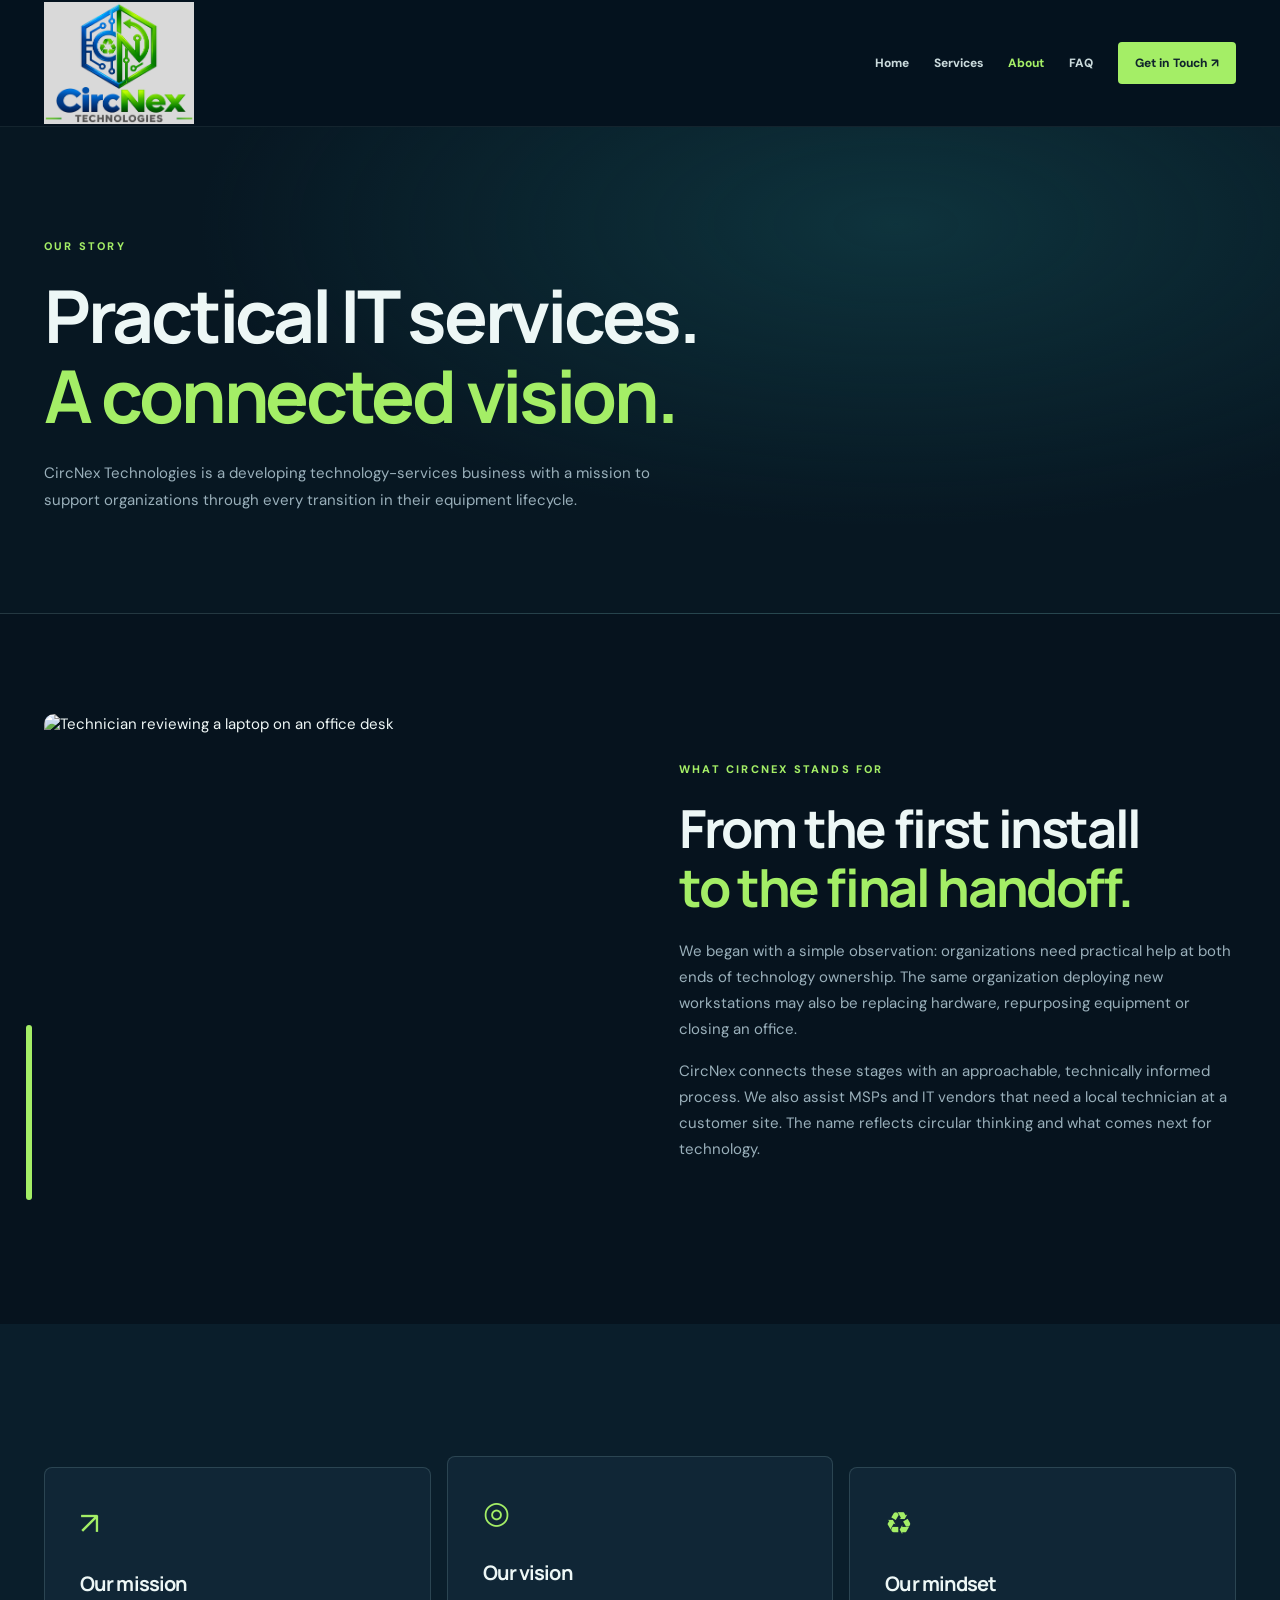
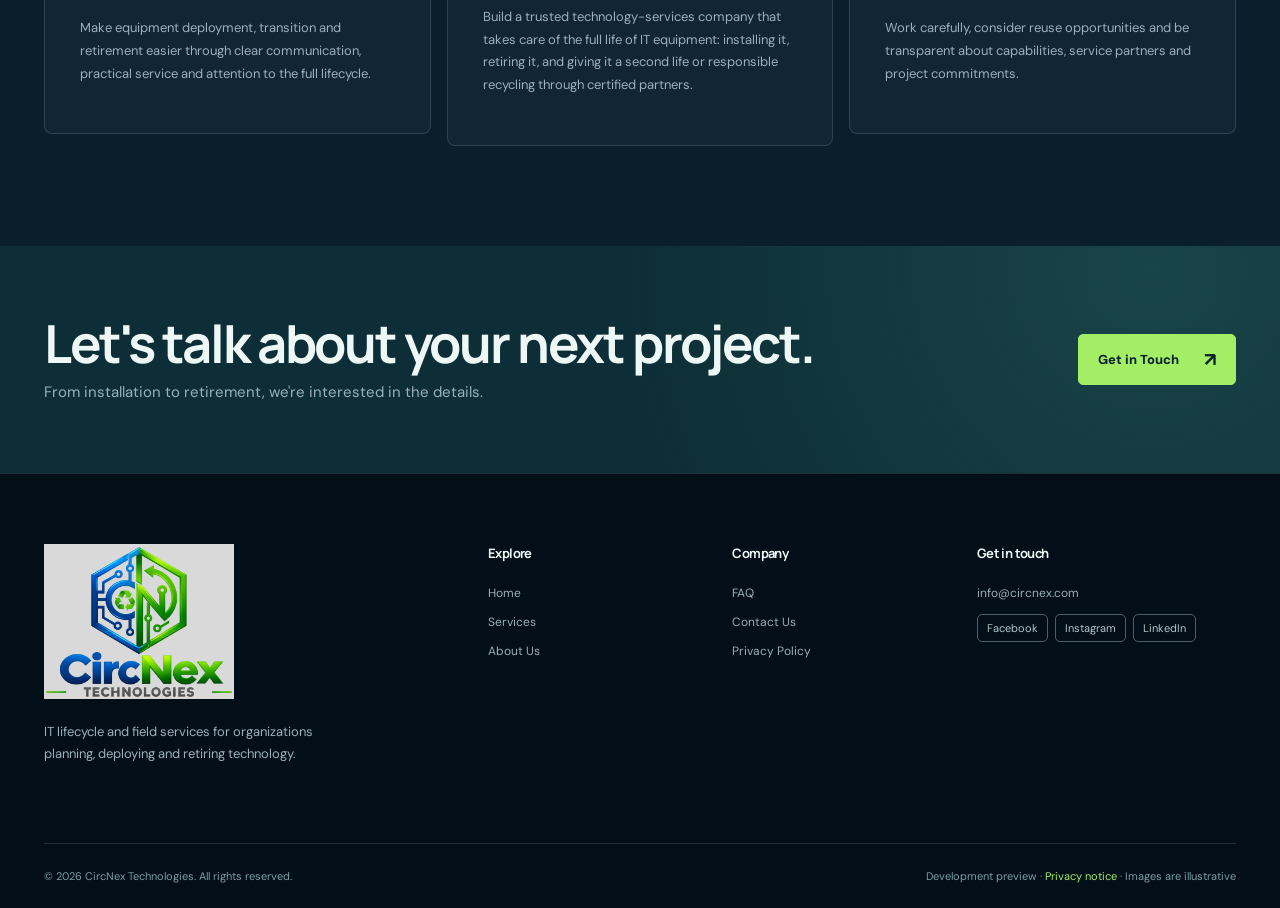
==== commit 76101293: "Consistent vendor support naming and remove duplicate Contact navigation link" ====
--- a/about.html
+++ b/about.html
@@ -1 +1 @@
-<!doctype html><html lang="en"><head><meta charset="utf-8"><meta name="viewport" content="width=device-width, initial-scale=1"><meta name="theme-color" content="#06131e"><meta name="robots" content="noindex,nofollow"><meta name="description" content="Get to know CircNex Technologies and our practical IT lifecycle approach."><title>About Us | CircNex Technologies</title><link rel="icon" href="assets/favicon.svg" type="image/svg+xml"><link rel="preconnect" href="https://fonts.googleapis.com"><link rel="preconnect" href="https://fonts.gstatic.com" crossorigin><link rel="preconnect" href="https://images.unsplash.com" crossorigin><link href="https://fonts.googleapis.com/css2?family=DM+Sans:wght@400;500;600;700&family=Manrope:wght@400;500;600;700;800&display=swap" rel="stylesheet"><link rel="stylesheet" href="assets/redesign.css?v=20261120-four-services"><script src="assets/redesign.js" defer></script></head><body><a class="skip" href="#main">Skip to content</a><header class="site-header"><div class="container nav-row"><a class="brand" href="index.html" aria-label="CircNex Technologies, homepage"><img src="assets/circnex-official-logo.svg?v=20261119-d9d9d9" class="brand-logo" alt="Original CircNex Technologies logo" width="125" height="103"></a><button class="menu-toggle" type="button" aria-label="Open menu" aria-controls="site-nav" aria-expanded="false"><span></span><span></span><span></span></button><nav class="site-nav" id="site-nav" aria-label="Main navigation"><a href="index.html">Home</a><a href="services.html">Services</a><a href="about.html" aria-current="page" class="current">About</a><a href="faq.html">FAQ</a><a href="contact.html">Contact</a><a class="nav-contact" href="contact.html">Get in Touch <span aria-hidden="true">↗</span></a></nav></div></header><main id="main"><section class="subhero"><div class="container"><p class="kicker">OUR STORY</p><h1>Practical IT services.<br><span class='accent'>A connected vision.</span></h1><p>CircNex Technologies is a developing technology-services business with a mission to support organizations through every transition in their equipment lifecycle.</p></div></section><section class="section"><div class="container about-grid"><div class="about-image"><img src="https://images.unsplash.com/photo-1709102884400-b50ca1a12bc3?auto=format&fit=crop&w=1200&q=78" alt="Technician reviewing a laptop on an office desk" width="1000" height="1000"></div><div class="about-copy"><p class="kicker">WHAT CIRCNEX STANDS FOR</p><h2>From the first install<br><span class="accent">to the final handoff.</span></h2><p>We began with a simple observation: organizations need practical help at both ends of technology ownership. The same organization deploying new workstations may also be replacing hardware, repurposing equipment or closing an office.</p><p>CircNex connects these stages with an approachable, technically informed process. We also assist MSPs and IT vendors that need a local technician at a customer site. The name reflects circular thinking and what comes next for technology.</p></div></div></section><section class="section section-soft"><div class="container reason-grid"><article class="reason-card"><span class="reason-icon">↗</span><h3>Our mission</h3><p>Make equipment deployment, transition and retirement easier through clear communication, practical service and attention to the full lifecycle.</p></article><article class="reason-card"><span class="reason-icon">◎</span><h3>Our vision</h3><p>Build a trusted technology-services company that takes care of the full life of IT equipment: installing it, retiring it, and giving it a second life or responsible recycling through certified partners.</p></article><article class="reason-card"><span class="reason-icon">♻</span><h3>Our mindset</h3><p>Work carefully, consider reuse opportunities and be transparent about capabilities, service partners and project commitments.</p></article></div></section><section class="section-cta"><div class="container cta-row"><div><h2>Let's talk about your next project.</h2><p>From installation to retirement, we're interested in the details.</p></div><a class="btn btn-primary" href="contact.html">Get in Touch <span class="btn-arrow">↗</span></a></div></section></main><footer class="footer"><div class="container"><div class="footer-grid"><div class="footer-about"><a class="brand" href="index.html" aria-label="CircNex Technologies, homepage"><img src="assets/circnex-official-logo.svg?v=20261119-d9d9d9" class="brand-logo" alt="CircNex Technologies" width="180" height="148"></a><p>IT lifecycle and field services for organizations planning, deploying and retiring technology.</p></div><div class="footer-column"><h4>Explore</h4><a href="index.html">Home</a><a href="services.html">Services</a><a href="about.html">About Us</a></div><div class="footer-column"><h4>Company</h4><a href="faq.html">FAQ</a><a href="contact.html">Contact Us</a><a href="privacy.html">Privacy Policy</a></div><div class="footer-column"><h4>Get in touch</h4><a href="mailto:info@circnex.com">info@circnex.com</a><div class="social-preview" aria-label="CircNex Technologies social media profiles"><a href="https://www.facebook.com/share/1C1Cdq6oa3/?mibextid=wwXIfr" target="_blank" rel="noopener noreferrer" aria-label="CircNex Technologies on Facebook">Facebook</a><a href="https://www.instagram.com/circnextechnologies?jplx=MXM5Z2I0eDNxc2s0MA==" target="_blank" rel="noopener noreferrer" aria-label="CircNex Technologies on Instagram">Instagram</a><a href="https://www.linkedin.com/in/circnex-technologies-577191451?utm_source=share_via&amp;utm_content=profile&amp;utm_medium=member_ios" target="_blank" rel="noopener noreferrer" aria-label="CircNex Technologies on LinkedIn">LinkedIn</a></div></div></div><div class="footer-bottom"><span>© <span data-year>2026</span> CircNex Technologies. All rights reserved.</span><span>Development preview · <a href="privacy.html">Privacy notice</a> · Images are illustrative</span></div></div></footer></body></html>+<!doctype html><html lang="en"><head><meta charset="utf-8"><meta name="viewport" content="width=device-width, initial-scale=1"><meta name="theme-color" content="#06131e"><meta name="robots" content="noindex,nofollow"><meta name="description" content="Get to know CircNex Technologies and our practical IT lifecycle approach."><title>About Us | CircNex Technologies</title><link rel="icon" href="assets/favicon.svg" type="image/svg+xml"><link rel="preconnect" href="https://fonts.googleapis.com"><link rel="preconnect" href="https://fonts.gstatic.com" crossorigin><link rel="preconnect" href="https://images.unsplash.com" crossorigin><link href="https://fonts.googleapis.com/css2?family=DM+Sans:wght@400;500;600;700&family=Manrope:wght@400;500;600;700;800&display=swap" rel="stylesheet"><link rel="stylesheet" href="assets/redesign.css?v=20261120-vendor-support"><script src="assets/redesign.js" defer></script></head><body><a class="skip" href="#main">Skip to content</a><header class="site-header"><div class="container nav-row"><a class="brand" href="index.html" aria-label="CircNex Technologies, homepage"><img src="assets/circnex-official-logo.svg?v=20261119-d9d9d9" class="brand-logo" alt="Original CircNex Technologies logo" width="125" height="103"></a><button class="menu-toggle" type="button" aria-label="Open menu" aria-controls="site-nav" aria-expanded="false"><span></span><span></span><span></span></button><nav class="site-nav" id="site-nav" aria-label="Main navigation"><a href="index.html">Home</a><a href="services.html">Services</a><a href="about.html" aria-current="page" class="current">About</a><a href="faq.html">FAQ</a><a class="nav-contact" href="contact.html">Get in Touch <span aria-hidden="true">↗</span></a></nav></div></header><main id="main"><section class="subhero"><div class="container"><p class="kicker">OUR STORY</p><h1>Practical IT services.<br><span class='accent'>A connected vision.</span></h1><p>CircNex Technologies is a developing technology-services business with a mission to support organizations through every transition in their equipment lifecycle.</p></div></section><section class="section"><div class="container about-grid"><div class="about-image"><img src="https://images.unsplash.com/photo-1709102884400-b50ca1a12bc3?auto=format&fit=crop&w=1200&q=78" alt="Technician reviewing a laptop on an office desk" width="1000" height="1000"></div><div class="about-copy"><p class="kicker">WHAT CIRCNEX STANDS FOR</p><h2>From the first install<br><span class="accent">to the final handoff.</span></h2><p>We began with a simple observation: organizations need practical help at both ends of technology ownership. The same organization deploying new workstations may also be replacing hardware, repurposing equipment or closing an office.</p><p>CircNex connects these stages with an approachable, technically informed process. We also assist MSPs and IT vendors that need a local technician at a customer site. The name reflects circular thinking and what comes next for technology.</p></div></div></section><section class="section section-soft"><div class="container reason-grid"><article class="reason-card"><span class="reason-icon">↗</span><h3>Our mission</h3><p>Make equipment deployment, transition and retirement easier through clear communication, practical service and attention to the full lifecycle.</p></article><article class="reason-card"><span class="reason-icon">◎</span><h3>Our vision</h3><p>Build a trusted technology-services company that takes care of the full life of IT equipment: installing it, retiring it, and giving it a second life or responsible recycling through certified partners.</p></article><article class="reason-card"><span class="reason-icon">♻</span><h3>Our mindset</h3><p>Work carefully, consider reuse opportunities and be transparent about capabilities, service partners and project commitments.</p></article></div></section><section class="section-cta"><div class="container cta-row"><div><h2>Let's talk about your next project.</h2><p>From installation to retirement, we're interested in the details.</p></div><a class="btn btn-primary" href="contact.html">Get in Touch <span class="btn-arrow">↗</span></a></div></section></main><footer class="footer"><div class="container"><div class="footer-grid"><div class="footer-about"><a class="brand" href="index.html" aria-label="CircNex Technologies, homepage"><img src="assets/circnex-official-logo.svg?v=20261119-d9d9d9" class="brand-logo" alt="CircNex Technologies" width="180" height="148"></a><p>IT lifecycle and field services for organizations planning, deploying and retiring technology.</p></div><div class="footer-column"><h4>Explore</h4><a href="index.html">Home</a><a href="services.html">Services</a><a href="about.html">About Us</a></div><div class="footer-column"><h4>Company</h4><a href="faq.html">FAQ</a><a href="contact.html">Contact Us</a><a href="privacy.html">Privacy Policy</a></div><div class="footer-column"><h4>Get in touch</h4><a href="mailto:info@circnex.com">info@circnex.com</a><div class="social-preview" aria-label="CircNex Technologies social media profiles"><a href="https://www.facebook.com/share/1C1Cdq6oa3/?mibextid=wwXIfr" target="_blank" rel="noopener noreferrer" aria-label="CircNex Technologies on Facebook">Facebook</a><a href="https://www.instagram.com/circnextechnologies?jplx=MXM5Z2I0eDNxc2s0MA==" target="_blank" rel="noopener noreferrer" aria-label="CircNex Technologies on Instagram">Instagram</a><a href="https://www.linkedin.com/in/circnex-technologies-577191451?utm_source=share_via&amp;utm_content=profile&amp;utm_medium=member_ios" target="_blank" rel="noopener noreferrer" aria-label="CircNex Technologies on LinkedIn">LinkedIn</a></div></div></div><div class="footer-bottom"><span>© <span data-year>2026</span> CircNex Technologies. All rights reserved.</span><span>Development preview · <a href="privacy.html">Privacy notice</a> · Images are illustrative</span></div></div></footer></body></html>
--- a/assets/redesign.css
+++ b/assets/redesign.css
@@ -12,3 +12,18 @@
 
 /* Preserve older #workstations links after merging this service into #deployment. */
 .detail-copy#workstations{scroll-margin-top:145px}
+
+/* Vendor field support is a partnership model, not a fifth technical-service card. */
+.field-support-section{background:linear-gradient(130deg,#082333,#0b1d2b)}
+.field-support-layout{display:grid;grid-template-columns:minmax(0,1.2fr) minmax(0,.8fr);gap:52px;align-items:center}
+.field-support-layout h2{margin:10px 0 18px}
+.field-support-layout>div:first-child>p:not(.kicker){font-size:15px;line-height:1.85;color:var(--muted);max-width:700px;margin-bottom:18px}
+.field-support-layout>div:first-child>.btn{margin-top:10px}
+.field-support-facts{background:#12313b;border:1px solid #79bba252;border-radius:9px;padding:30px}
+.field-support-facts h3{font-size:19px;margin-bottom:15px}
+.field-support-facts p{font-size:13px;line-height:1.85;color:#c3d4d4;margin:0;padding:12px 0}
+.field-support-facts p+p{border-top:1px solid #d7ffef1c}
+.field-support-facts strong{color:#ecf8f3}
+.field-support-facts .btn{margin-top:20px}
+@media(max-width:900px){.field-support-layout{grid-template-columns:1fr;gap:30px}}
+@media(max-width:600px){.field-support-facts{padding:22px}.field-support-layout>div:first-child>p:not(.kicker){font-size:14px}}
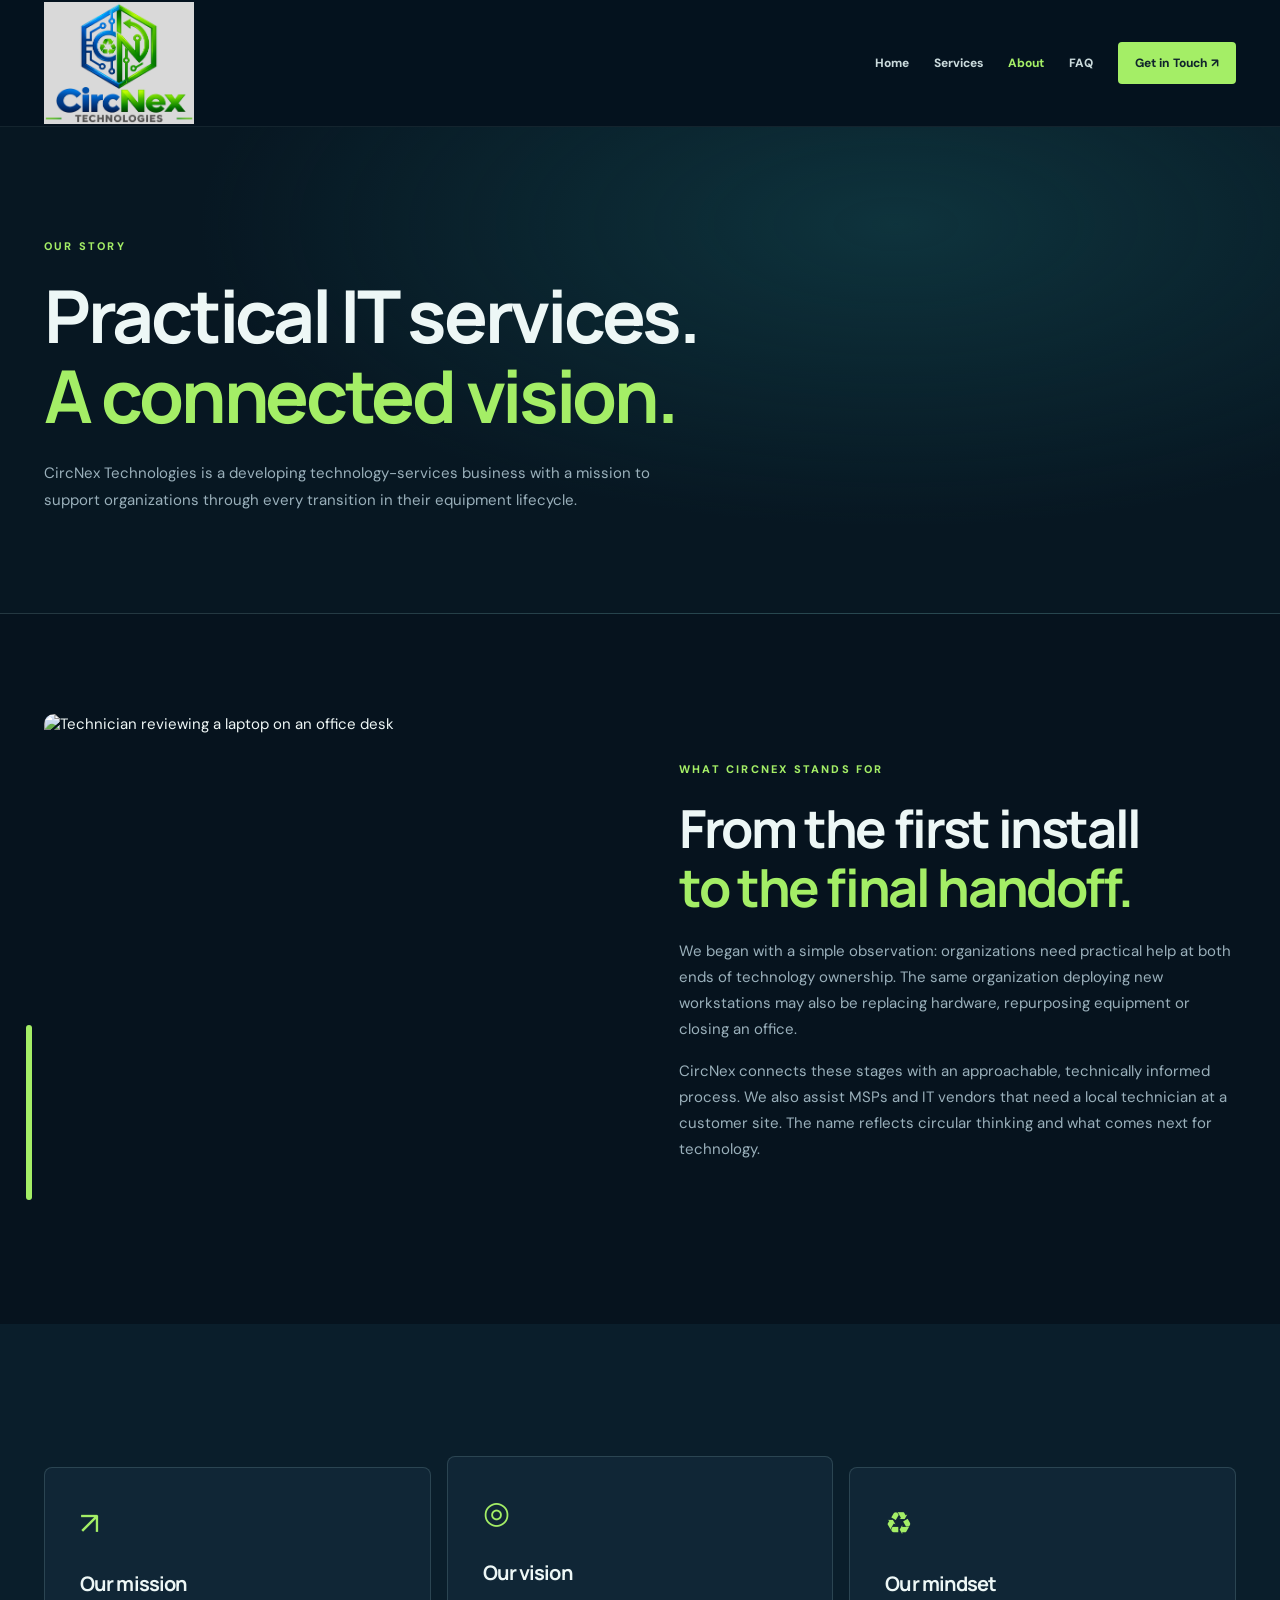
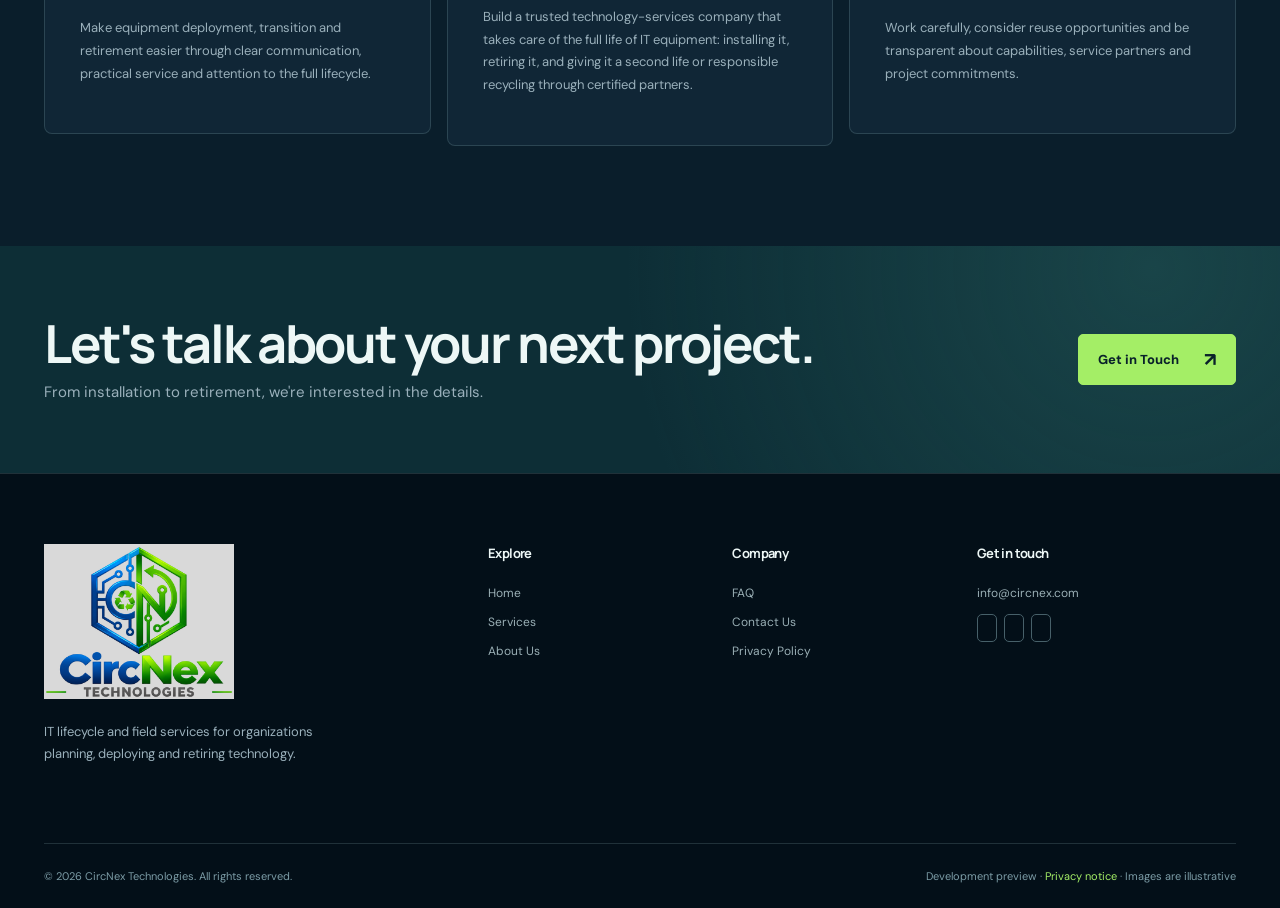
==== commit 3cf07f6f: "Replace footer social text links with accessible Facebook Instagram and LinkedIn icons" ====
--- a/about.html
+++ b/about.html
@@ -1 +1 @@
-<!doctype html><html lang="en"><head><meta charset="utf-8"><meta name="viewport" content="width=device-width, initial-scale=1"><meta name="theme-color" content="#06131e"><meta name="robots" content="noindex,nofollow"><meta name="description" content="Get to know CircNex Technologies and our practical IT lifecycle approach."><title>About Us | CircNex Technologies</title><link rel="icon" href="assets/favicon.svg" type="image/svg+xml"><link rel="preconnect" href="https://fonts.googleapis.com"><link rel="preconnect" href="https://fonts.gstatic.com" crossorigin><link rel="preconnect" href="https://images.unsplash.com" crossorigin><link href="https://fonts.googleapis.com/css2?family=DM+Sans:wght@400;500;600;700&family=Manrope:wght@400;500;600;700;800&display=swap" rel="stylesheet"><link rel="stylesheet" href="assets/redesign.css?v=20261120-vendor-support"><script src="assets/redesign.js" defer></script></head><body><a class="skip" href="#main">Skip to content</a><header class="site-header"><div class="container nav-row"><a class="brand" href="index.html" aria-label="CircNex Technologies, homepage"><img src="assets/circnex-official-logo.svg?v=20261119-d9d9d9" class="brand-logo" alt="Original CircNex Technologies logo" width="125" height="103"></a><button class="menu-toggle" type="button" aria-label="Open menu" aria-controls="site-nav" aria-expanded="false"><span></span><span></span><span></span></button><nav class="site-nav" id="site-nav" aria-label="Main navigation"><a href="index.html">Home</a><a href="services.html">Services</a><a href="about.html" aria-current="page" class="current">About</a><a href="faq.html">FAQ</a><a class="nav-contact" href="contact.html">Get in Touch <span aria-hidden="true">↗</span></a></nav></div></header><main id="main"><section class="subhero"><div class="container"><p class="kicker">OUR STORY</p><h1>Practical IT services.<br><span class='accent'>A connected vision.</span></h1><p>CircNex Technologies is a developing technology-services business with a mission to support organizations through every transition in their equipment lifecycle.</p></div></section><section class="section"><div class="container about-grid"><div class="about-image"><img src="https://images.unsplash.com/photo-1709102884400-b50ca1a12bc3?auto=format&fit=crop&w=1200&q=78" alt="Technician reviewing a laptop on an office desk" width="1000" height="1000"></div><div class="about-copy"><p class="kicker">WHAT CIRCNEX STANDS FOR</p><h2>From the first install<br><span class="accent">to the final handoff.</span></h2><p>We began with a simple observation: organizations need practical help at both ends of technology ownership. The same organization deploying new workstations may also be replacing hardware, repurposing equipment or closing an office.</p><p>CircNex connects these stages with an approachable, technically informed process. We also assist MSPs and IT vendors that need a local technician at a customer site. The name reflects circular thinking and what comes next for technology.</p></div></div></section><section class="section section-soft"><div class="container reason-grid"><article class="reason-card"><span class="reason-icon">↗</span><h3>Our mission</h3><p>Make equipment deployment, transition and retirement easier through clear communication, practical service and attention to the full lifecycle.</p></article><article class="reason-card"><span class="reason-icon">◎</span><h3>Our vision</h3><p>Build a trusted technology-services company that takes care of the full life of IT equipment: installing it, retiring it, and giving it a second life or responsible recycling through certified partners.</p></article><article class="reason-card"><span class="reason-icon">♻</span><h3>Our mindset</h3><p>Work carefully, consider reuse opportunities and be transparent about capabilities, service partners and project commitments.</p></article></div></section><section class="section-cta"><div class="container cta-row"><div><h2>Let's talk about your next project.</h2><p>From installation to retirement, we're interested in the details.</p></div><a class="btn btn-primary" href="contact.html">Get in Touch <span class="btn-arrow">↗</span></a></div></section></main><footer class="footer"><div class="container"><div class="footer-grid"><div class="footer-about"><a class="brand" href="index.html" aria-label="CircNex Technologies, homepage"><img src="assets/circnex-official-logo.svg?v=20261119-d9d9d9" class="brand-logo" alt="CircNex Technologies" width="180" height="148"></a><p>IT lifecycle and field services for organizations planning, deploying and retiring technology.</p></div><div class="footer-column"><h4>Explore</h4><a href="index.html">Home</a><a href="services.html">Services</a><a href="about.html">About Us</a></div><div class="footer-column"><h4>Company</h4><a href="faq.html">FAQ</a><a href="contact.html">Contact Us</a><a href="privacy.html">Privacy Policy</a></div><div class="footer-column"><h4>Get in touch</h4><a href="mailto:info@circnex.com">info@circnex.com</a><div class="social-preview" aria-label="CircNex Technologies social media profiles"><a href="https://www.facebook.com/share/1C1Cdq6oa3/?mibextid=wwXIfr" target="_blank" rel="noopener noreferrer" aria-label="CircNex Technologies on Facebook">Facebook</a><a href="https://www.instagram.com/circnextechnologies?jplx=MXM5Z2I0eDNxc2s0MA==" target="_blank" rel="noopener noreferrer" aria-label="CircNex Technologies on Instagram">Instagram</a><a href="https://www.linkedin.com/in/circnex-technologies-577191451?utm_source=share_via&amp;utm_content=profile&amp;utm_medium=member_ios" target="_blank" rel="noopener noreferrer" aria-label="CircNex Technologies on LinkedIn">LinkedIn</a></div></div></div><div class="footer-bottom"><span>© <span data-year>2026</span> CircNex Technologies. All rights reserved.</span><span>Development preview · <a href="privacy.html">Privacy notice</a> · Images are illustrative</span></div></div></footer></body></html>+<!doctype html><html lang="en"><head><meta charset="utf-8"><meta name="viewport" content="width=device-width, initial-scale=1"><meta name="theme-color" content="#06131e"><meta name="robots" content="noindex,nofollow"><meta name="description" content="Get to know CircNex Technologies and our practical IT lifecycle approach."><title>About Us | CircNex Technologies</title><link rel="icon" href="assets/favicon.svg" type="image/svg+xml"><link rel="preconnect" href="https://fonts.googleapis.com"><link rel="preconnect" href="https://fonts.gstatic.com" crossorigin><link rel="preconnect" href="https://images.unsplash.com" crossorigin><link href="https://fonts.googleapis.com/css2?family=DM+Sans:wght@400;500;600;700&family=Manrope:wght@400;500;600;700;800&display=swap" rel="stylesheet"><link rel="stylesheet" href="assets/redesign.css?v=20261120-vendor-support"><script src="assets/redesign.js" defer></script></head><body><a class="skip" href="#main">Skip to content</a><header class="site-header"><div class="container nav-row"><a class="brand" href="index.html" aria-label="CircNex Technologies, homepage"><img src="assets/circnex-official-logo.svg?v=20261119-d9d9d9" class="brand-logo" alt="Original CircNex Technologies logo" width="125" height="103"></a><button class="menu-toggle" type="button" aria-label="Open menu" aria-controls="site-nav" aria-expanded="false"><span></span><span></span><span></span></button><nav class="site-nav" id="site-nav" aria-label="Main navigation"><a href="index.html">Home</a><a href="services.html">Services</a><a href="about.html" aria-current="page" class="current">About</a><a href="faq.html">FAQ</a><a class="nav-contact" href="contact.html">Get in Touch <span aria-hidden="true">↗</span></a></nav></div></header><main id="main"><section class="subhero"><div class="container"><p class="kicker">OUR STORY</p><h1>Practical IT services.<br><span class='accent'>A connected vision.</span></h1><p>CircNex Technologies is a developing technology-services business with a mission to support organizations through every transition in their equipment lifecycle.</p></div></section><section class="section"><div class="container about-grid"><div class="about-image"><img src="https://images.unsplash.com/photo-1709102884400-b50ca1a12bc3?auto=format&fit=crop&w=1200&q=78" alt="Technician reviewing a laptop on an office desk" width="1000" height="1000"></div><div class="about-copy"><p class="kicker">WHAT CIRCNEX STANDS FOR</p><h2>From the first install<br><span class="accent">to the final handoff.</span></h2><p>We began with a simple observation: organizations need practical help at both ends of technology ownership. The same organization deploying new workstations may also be replacing hardware, repurposing equipment or closing an office.</p><p>CircNex connects these stages with an approachable, technically informed process. We also assist MSPs and IT vendors that need a local technician at a customer site. The name reflects circular thinking and what comes next for technology.</p></div></div></section><section class="section section-soft"><div class="container reason-grid"><article class="reason-card"><span class="reason-icon">↗</span><h3>Our mission</h3><p>Make equipment deployment, transition and retirement easier through clear communication, practical service and attention to the full lifecycle.</p></article><article class="reason-card"><span class="reason-icon">◎</span><h3>Our vision</h3><p>Build a trusted technology-services company that takes care of the full life of IT equipment: installing it, retiring it, and giving it a second life or responsible recycling through certified partners.</p></article><article class="reason-card"><span class="reason-icon">♻</span><h3>Our mindset</h3><p>Work carefully, consider reuse opportunities and be transparent about capabilities, service partners and project commitments.</p></article></div></section><section class="section-cta"><div class="container cta-row"><div><h2>Let's talk about your next project.</h2><p>From installation to retirement, we're interested in the details.</p></div><a class="btn btn-primary" href="contact.html">Get in Touch <span class="btn-arrow">↗</span></a></div></section></main><footer class="footer"><div class="container"><div class="footer-grid"><div class="footer-about"><a class="brand" href="index.html" aria-label="CircNex Technologies, homepage"><img src="assets/circnex-official-logo.svg?v=20261119-d9d9d9" class="brand-logo" alt="CircNex Technologies" width="180" height="148"></a><p>IT lifecycle and field services for organizations planning, deploying and retiring technology.</p></div><div class="footer-column"><h4>Explore</h4><a href="index.html">Home</a><a href="services.html">Services</a><a href="about.html">About Us</a></div><div class="footer-column"><h4>Company</h4><a href="faq.html">FAQ</a><a href="contact.html">Contact Us</a><a href="privacy.html">Privacy Policy</a></div><div class="footer-column"><h4>Get in touch</h4><a href="mailto:info@circnex.com">info@circnex.com</a><div class="social-preview" aria-label="CircNex Technologies social media profiles"><a href="https://www.facebook.com/share/1C1Cdq6oa3/?mibextid=wwXIfr" title="Facebook" target="_blank" rel="noopener noreferrer" aria-label="CircNex Technologies on Facebook"><svg class="social-icon" viewBox="0 0 320 512" xmlns="http://www.w3.org/2000/svg" aria-hidden="true" focusable="false"><path d="M80 299.3V512H196V299.3h86.5l18-97.8H196V166.9c0-51.7 20.3-71.5 72.7-71.5c16.3 0 29.4 .4 37 1.2V7.9C291.4 4 256.4 0 236.2 0C129.3 0 80 50.5 80 159.4v42.1H14v97.8H80z"/></svg></a><a href="https://www.instagram.com/circnextechnologies?jplx=MXM5Z2I0eDNxc2s0MA==" title="Instagram" target="_blank" rel="noopener noreferrer" aria-label="CircNex Technologies on Instagram"><svg class="social-icon" viewBox="0 0 448 512" xmlns="http://www.w3.org/2000/svg" aria-hidden="true" focusable="false"><path d="M224.1 141c-63.6 0-114.9 51.3-114.9 114.9s51.3 114.9 114.9 114.9S339 319.5 339 255.9 287.7 141 224.1 141zm0 189.6c-41.1 0-74.7-33.5-74.7-74.7s33.5-74.7 74.7-74.7 74.7 33.5 74.7 74.7-33.6 74.7-74.7 74.7zm146.4-194.3c0 14.9-12 26.8-26.8 26.8-14.9 0-26.8-12-26.8-26.8s12-26.8 26.8-26.8 26.8 12 26.8 26.8zm76.1 27.2c-1.7-35.9-9.9-67.7-36.2-93.9-26.2-26.2-58-34.4-93.9-36.2-37-2.1-147.9-2.1-184.9 0-35.8 1.7-67.6 9.9-93.9 36.1s-34.4 58-36.2 93.9c-2.1 37-2.1 147.9 0 184.9 1.7 35.9 9.9 67.7 36.2 93.9s58 34.4 93.9 36.2c37 2.1 147.9 2.1 184.9 0 35.9-1.7 67.7-9.9 93.9-36.2 26.2-26.2 34.4-58 36.2-93.9 2.1-37 2.1-147.8 0-184.8zM398.8 388c-7.8 19.6-22.9 34.7-42.6 42.6-29.5 11.7-99.5 9-132.1 9s-102.7 2.6-132.1-9c-19.6-7.8-34.7-22.9-42.6-42.6-11.7-29.5-9-99.5-9-132.1s-2.6-102.7 9-132.1c7.8-19.6 22.9-34.7 42.6-42.6 29.5-11.7 99.5-9 132.1-9s102.7-2.6 132.1 9c19.6 7.8 34.7 22.9 42.6 42.6 11.7 29.5 9 99.5 9 132.1s2.7 102.7-9 132.1z"/></svg></a><a href="https://www.linkedin.com/in/circnex-technologies-577191451?utm_source=share_via&amp;utm_content=profile&amp;utm_medium=member_ios" title="LinkedIn" target="_blank" rel="noopener noreferrer" aria-label="CircNex Technologies on LinkedIn"><svg class="social-icon" viewBox="0 0 448 512" xmlns="http://www.w3.org/2000/svg" aria-hidden="true" focusable="false"><path d="M100.28 448H7.4V148.9h92.88zM53.79 108.1C24.09 108.1 0 83.5 0 53.8a53.79 53.79 0 0 1 107.58 0c0 29.7-24.1 54.3-53.79 54.3zM447.9 448h-92.68V302.4c0-34.7-.7-79.2-48.29-79.2-48.29 0-55.69 37.7-55.69 76.7V448h-92.78V148.9h89.08v40.8h1.3c12.4-23.5 42.69-48.3 87.88-48.3 94 0 111.28 61.9 111.28 142.3V448z"/></svg></a></div></div></div><div class="footer-bottom"><span>© <span data-year>2026</span> CircNex Technologies. All rights reserved.</span><span>Development preview · <a href="privacy.html">Privacy notice</a> · Images are illustrative</span></div></div></footer></body></html>
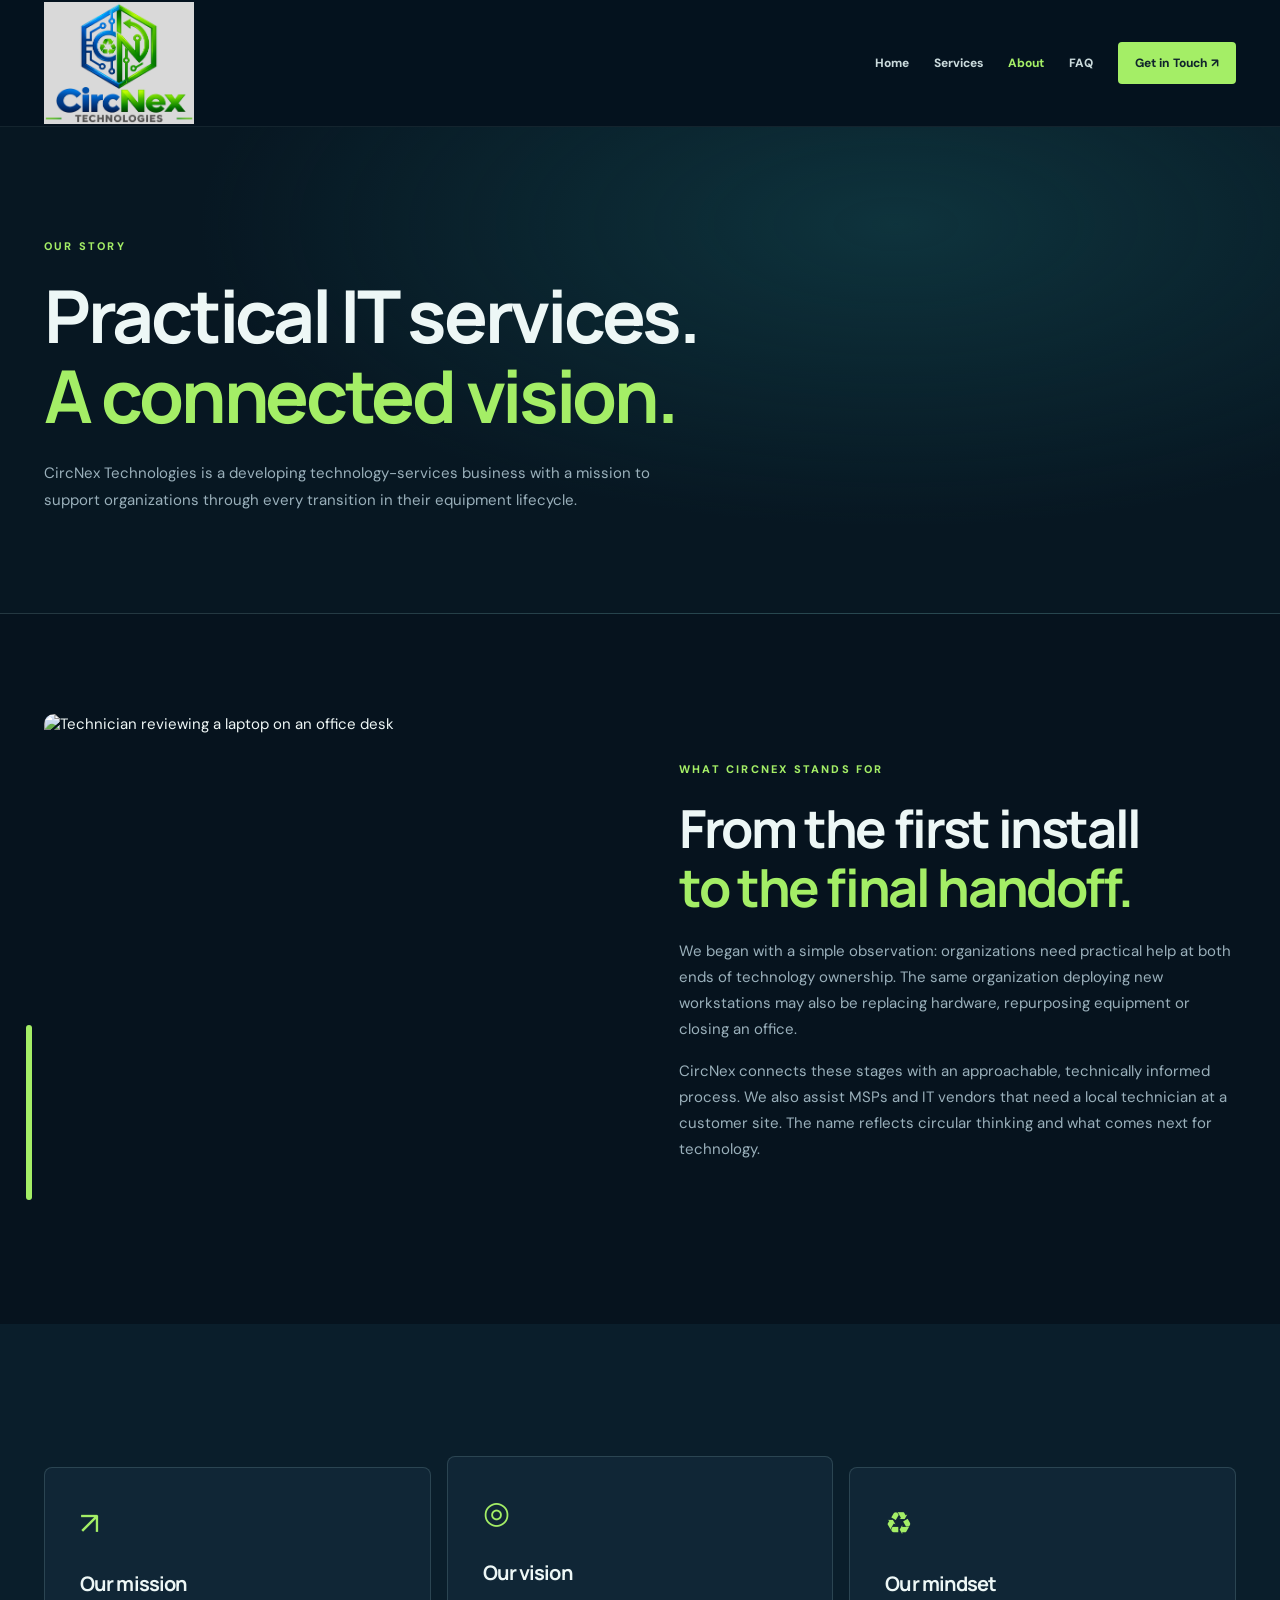
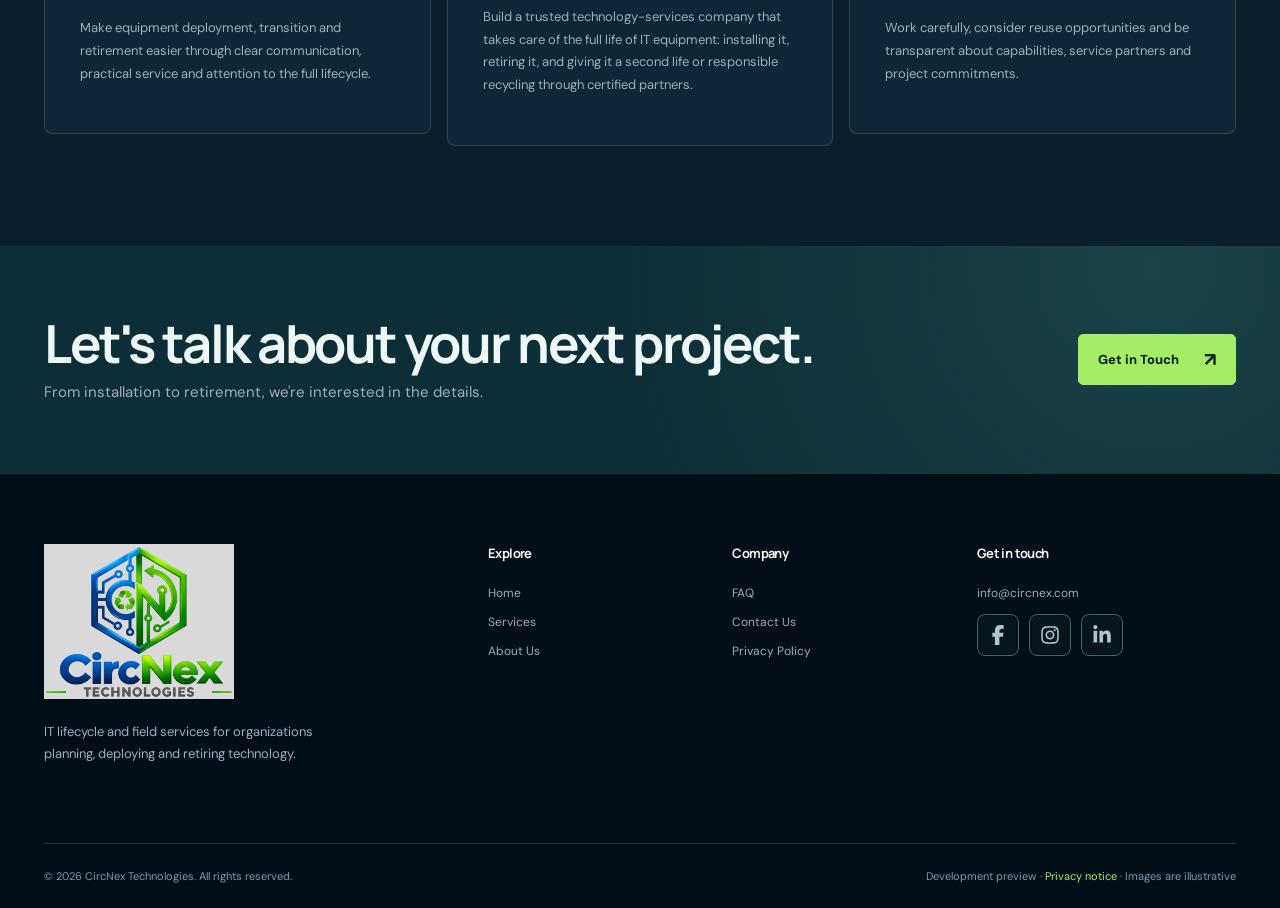
==== commit bf648a3d: "Refresh social icon stylesheet across CircNex website" ====
--- a/about.html
+++ b/about.html
@@ -1 +1 @@
-<!doctype html><html lang="en"><head><meta charset="utf-8"><meta name="viewport" content="width=device-width, initial-scale=1"><meta name="theme-color" content="#06131e"><meta name="robots" content="noindex,nofollow"><meta name="description" content="Get to know CircNex Technologies and our practical IT lifecycle approach."><title>About Us | CircNex Technologies</title><link rel="icon" href="assets/favicon.svg" type="image/svg+xml"><link rel="preconnect" href="https://fonts.googleapis.com"><link rel="preconnect" href="https://fonts.gstatic.com" crossorigin><link rel="preconnect" href="https://images.unsplash.com" crossorigin><link href="https://fonts.googleapis.com/css2?family=DM+Sans:wght@400;500;600;700&family=Manrope:wght@400;500;600;700;800&display=swap" rel="stylesheet"><link rel="stylesheet" href="assets/redesign.css?v=20261120-vendor-support"><script src="assets/redesign.js" defer></script></head><body><a class="skip" href="#main">Skip to content</a><header class="site-header"><div class="container nav-row"><a class="brand" href="index.html" aria-label="CircNex Technologies, homepage"><img src="assets/circnex-official-logo.svg?v=20261119-d9d9d9" class="brand-logo" alt="Original CircNex Technologies logo" width="125" height="103"></a><button class="menu-toggle" type="button" aria-label="Open menu" aria-controls="site-nav" aria-expanded="false"><span></span><span></span><span></span></button><nav class="site-nav" id="site-nav" aria-label="Main navigation"><a href="index.html">Home</a><a href="services.html">Services</a><a href="about.html" aria-current="page" class="current">About</a><a href="faq.html">FAQ</a><a class="nav-contact" href="contact.html">Get in Touch <span aria-hidden="true">↗</span></a></nav></div></header><main id="main"><section class="subhero"><div class="container"><p class="kicker">OUR STORY</p><h1>Practical IT services.<br><span class='accent'>A connected vision.</span></h1><p>CircNex Technologies is a developing technology-services business with a mission to support organizations through every transition in their equipment lifecycle.</p></div></section><section class="section"><div class="container about-grid"><div class="about-image"><img src="https://images.unsplash.com/photo-1709102884400-b50ca1a12bc3?auto=format&fit=crop&w=1200&q=78" alt="Technician reviewing a laptop on an office desk" width="1000" height="1000"></div><div class="about-copy"><p class="kicker">WHAT CIRCNEX STANDS FOR</p><h2>From the first install<br><span class="accent">to the final handoff.</span></h2><p>We began with a simple observation: organizations need practical help at both ends of technology ownership. The same organization deploying new workstations may also be replacing hardware, repurposing equipment or closing an office.</p><p>CircNex connects these stages with an approachable, technically informed process. We also assist MSPs and IT vendors that need a local technician at a customer site. The name reflects circular thinking and what comes next for technology.</p></div></div></section><section class="section section-soft"><div class="container reason-grid"><article class="reason-card"><span class="reason-icon">↗</span><h3>Our mission</h3><p>Make equipment deployment, transition and retirement easier through clear communication, practical service and attention to the full lifecycle.</p></article><article class="reason-card"><span class="reason-icon">◎</span><h3>Our vision</h3><p>Build a trusted technology-services company that takes care of the full life of IT equipment: installing it, retiring it, and giving it a second life or responsible recycling through certified partners.</p></article><article class="reason-card"><span class="reason-icon">♻</span><h3>Our mindset</h3><p>Work carefully, consider reuse opportunities and be transparent about capabilities, service partners and project commitments.</p></article></div></section><section class="section-cta"><div class="container cta-row"><div><h2>Let's talk about your next project.</h2><p>From installation to retirement, we're interested in the details.</p></div><a class="btn btn-primary" href="contact.html">Get in Touch <span class="btn-arrow">↗</span></a></div></section></main><footer class="footer"><div class="container"><div class="footer-grid"><div class="footer-about"><a class="brand" href="index.html" aria-label="CircNex Technologies, homepage"><img src="assets/circnex-official-logo.svg?v=20261119-d9d9d9" class="brand-logo" alt="CircNex Technologies" width="180" height="148"></a><p>IT lifecycle and field services for organizations planning, deploying and retiring technology.</p></div><div class="footer-column"><h4>Explore</h4><a href="index.html">Home</a><a href="services.html">Services</a><a href="about.html">About Us</a></div><div class="footer-column"><h4>Company</h4><a href="faq.html">FAQ</a><a href="contact.html">Contact Us</a><a href="privacy.html">Privacy Policy</a></div><div class="footer-column"><h4>Get in touch</h4><a href="mailto:info@circnex.com">info@circnex.com</a><div class="social-preview" aria-label="CircNex Technologies social media profiles"><a href="https://www.facebook.com/share/1C1Cdq6oa3/?mibextid=wwXIfr" title="Facebook" target="_blank" rel="noopener noreferrer" aria-label="CircNex Technologies on Facebook"><svg class="social-icon" viewBox="0 0 320 512" xmlns="http://www.w3.org/2000/svg" aria-hidden="true" focusable="false"><path d="M80 299.3V512H196V299.3h86.5l18-97.8H196V166.9c0-51.7 20.3-71.5 72.7-71.5c16.3 0 29.4 .4 37 1.2V7.9C291.4 4 256.4 0 236.2 0C129.3 0 80 50.5 80 159.4v42.1H14v97.8H80z"/></svg></a><a href="https://www.instagram.com/circnextechnologies?jplx=MXM5Z2I0eDNxc2s0MA==" title="Instagram" target="_blank" rel="noopener noreferrer" aria-label="CircNex Technologies on Instagram"><svg class="social-icon" viewBox="0 0 448 512" xmlns="http://www.w3.org/2000/svg" aria-hidden="true" focusable="false"><path d="M224.1 141c-63.6 0-114.9 51.3-114.9 114.9s51.3 114.9 114.9 114.9S339 319.5 339 255.9 287.7 141 224.1 141zm0 189.6c-41.1 0-74.7-33.5-74.7-74.7s33.5-74.7 74.7-74.7 74.7 33.5 74.7 74.7-33.6 74.7-74.7 74.7zm146.4-194.3c0 14.9-12 26.8-26.8 26.8-14.9 0-26.8-12-26.8-26.8s12-26.8 26.8-26.8 26.8 12 26.8 26.8zm76.1 27.2c-1.7-35.9-9.9-67.7-36.2-93.9-26.2-26.2-58-34.4-93.9-36.2-37-2.1-147.9-2.1-184.9 0-35.8 1.7-67.6 9.9-93.9 36.1s-34.4 58-36.2 93.9c-2.1 37-2.1 147.9 0 184.9 1.7 35.9 9.9 67.7 36.2 93.9s58 34.4 93.9 36.2c37 2.1 147.9 2.1 184.9 0 35.9-1.7 67.7-9.9 93.9-36.2 26.2-26.2 34.4-58 36.2-93.9 2.1-37 2.1-147.8 0-184.8zM398.8 388c-7.8 19.6-22.9 34.7-42.6 42.6-29.5 11.7-99.5 9-132.1 9s-102.7 2.6-132.1-9c-19.6-7.8-34.7-22.9-42.6-42.6-11.7-29.5-9-99.5-9-132.1s-2.6-102.7 9-132.1c7.8-19.6 22.9-34.7 42.6-42.6 29.5-11.7 99.5-9 132.1-9s102.7-2.6 132.1 9c19.6 7.8 34.7 22.9 42.6 42.6 11.7 29.5 9 99.5 9 132.1s2.7 102.7-9 132.1z"/></svg></a><a href="https://www.linkedin.com/in/circnex-technologies-577191451?utm_source=share_via&amp;utm_content=profile&amp;utm_medium=member_ios" title="LinkedIn" target="_blank" rel="noopener noreferrer" aria-label="CircNex Technologies on LinkedIn"><svg class="social-icon" viewBox="0 0 448 512" xmlns="http://www.w3.org/2000/svg" aria-hidden="true" focusable="false"><path d="M100.28 448H7.4V148.9h92.88zM53.79 108.1C24.09 108.1 0 83.5 0 53.8a53.79 53.79 0 0 1 107.58 0c0 29.7-24.1 54.3-53.79 54.3zM447.9 448h-92.68V302.4c0-34.7-.7-79.2-48.29-79.2-48.29 0-55.69 37.7-55.69 76.7V448h-92.78V148.9h89.08v40.8h1.3c12.4-23.5 42.69-48.3 87.88-48.3 94 0 111.28 61.9 111.28 142.3V448z"/></svg></a></div></div></div><div class="footer-bottom"><span>© <span data-year>2026</span> CircNex Technologies. All rights reserved.</span><span>Development preview · <a href="privacy.html">Privacy notice</a> · Images are illustrative</span></div></div></footer></body></html>+<!doctype html><html lang="en"><head><meta charset="utf-8"><meta name="viewport" content="width=device-width, initial-scale=1"><meta name="theme-color" content="#06131e"><meta name="robots" content="noindex,nofollow"><meta name="description" content="Get to know CircNex Technologies and our practical IT lifecycle approach."><title>About Us | CircNex Technologies</title><link rel="icon" href="assets/favicon.svg" type="image/svg+xml"><link rel="preconnect" href="https://fonts.googleapis.com"><link rel="preconnect" href="https://fonts.gstatic.com" crossorigin><link rel="preconnect" href="https://images.unsplash.com" crossorigin><link href="https://fonts.googleapis.com/css2?family=DM+Sans:wght@400;500;600;700&family=Manrope:wght@400;500;600;700;800&display=swap" rel="stylesheet"><link rel="stylesheet" href="assets/redesign.css?v=20261120-social-icons"><script src="assets/redesign.js" defer></script></head><body><a class="skip" href="#main">Skip to content</a><header class="site-header"><div class="container nav-row"><a class="brand" href="index.html" aria-label="CircNex Technologies, homepage"><img src="assets/circnex-official-logo.svg?v=20261119-d9d9d9" class="brand-logo" alt="Original CircNex Technologies logo" width="125" height="103"></a><button class="menu-toggle" type="button" aria-label="Open menu" aria-controls="site-nav" aria-expanded="false"><span></span><span></span><span></span></button><nav class="site-nav" id="site-nav" aria-label="Main navigation"><a href="index.html">Home</a><a href="services.html">Services</a><a href="about.html" aria-current="page" class="current">About</a><a href="faq.html">FAQ</a><a class="nav-contact" href="contact.html">Get in Touch <span aria-hidden="true">↗</span></a></nav></div></header><main id="main"><section class="subhero"><div class="container"><p class="kicker">OUR STORY</p><h1>Practical IT services.<br><span class='accent'>A connected vision.</span></h1><p>CircNex Technologies is a developing technology-services business with a mission to support organizations through every transition in their equipment lifecycle.</p></div></section><section class="section"><div class="container about-grid"><div class="about-image"><img src="https://images.unsplash.com/photo-1709102884400-b50ca1a12bc3?auto=format&fit=crop&w=1200&q=78" alt="Technician reviewing a laptop on an office desk" width="1000" height="1000"></div><div class="about-copy"><p class="kicker">WHAT CIRCNEX STANDS FOR</p><h2>From the first install<br><span class="accent">to the final handoff.</span></h2><p>We began with a simple observation: organizations need practical help at both ends of technology ownership. The same organization deploying new workstations may also be replacing hardware, repurposing equipment or closing an office.</p><p>CircNex connects these stages with an approachable, technically informed process. We also assist MSPs and IT vendors that need a local technician at a customer site. The name reflects circular thinking and what comes next for technology.</p></div></div></section><section class="section section-soft"><div class="container reason-grid"><article class="reason-card"><span class="reason-icon">↗</span><h3>Our mission</h3><p>Make equipment deployment, transition and retirement easier through clear communication, practical service and attention to the full lifecycle.</p></article><article class="reason-card"><span class="reason-icon">◎</span><h3>Our vision</h3><p>Build a trusted technology-services company that takes care of the full life of IT equipment: installing it, retiring it, and giving it a second life or responsible recycling through certified partners.</p></article><article class="reason-card"><span class="reason-icon">♻</span><h3>Our mindset</h3><p>Work carefully, consider reuse opportunities and be transparent about capabilities, service partners and project commitments.</p></article></div></section><section class="section-cta"><div class="container cta-row"><div><h2>Let's talk about your next project.</h2><p>From installation to retirement, we're interested in the details.</p></div><a class="btn btn-primary" href="contact.html">Get in Touch <span class="btn-arrow">↗</span></a></div></section></main><footer class="footer"><div class="container"><div class="footer-grid"><div class="footer-about"><a class="brand" href="index.html" aria-label="CircNex Technologies, homepage"><img src="assets/circnex-official-logo.svg?v=20261119-d9d9d9" class="brand-logo" alt="CircNex Technologies" width="180" height="148"></a><p>IT lifecycle and field services for organizations planning, deploying and retiring technology.</p></div><div class="footer-column"><h4>Explore</h4><a href="index.html">Home</a><a href="services.html">Services</a><a href="about.html">About Us</a></div><div class="footer-column"><h4>Company</h4><a href="faq.html">FAQ</a><a href="contact.html">Contact Us</a><a href="privacy.html">Privacy Policy</a></div><div class="footer-column"><h4>Get in touch</h4><a href="mailto:info@circnex.com">info@circnex.com</a><div class="social-preview" aria-label="CircNex Technologies social media profiles"><a href="https://www.facebook.com/share/1C1Cdq6oa3/?mibextid=wwXIfr" title="Facebook" target="_blank" rel="noopener noreferrer" aria-label="CircNex Technologies on Facebook"><svg class="social-icon" viewBox="0 0 320 512" xmlns="http://www.w3.org/2000/svg" aria-hidden="true" focusable="false"><path d="M80 299.3V512H196V299.3h86.5l18-97.8H196V166.9c0-51.7 20.3-71.5 72.7-71.5c16.3 0 29.4 .4 37 1.2V7.9C291.4 4 256.4 0 236.2 0C129.3 0 80 50.5 80 159.4v42.1H14v97.8H80z"/></svg></a><a href="https://www.instagram.com/circnextechnologies?jplx=MXM5Z2I0eDNxc2s0MA==" title="Instagram" target="_blank" rel="noopener noreferrer" aria-label="CircNex Technologies on Instagram"><svg class="social-icon" viewBox="0 0 448 512" xmlns="http://www.w3.org/2000/svg" aria-hidden="true" focusable="false"><path d="M224.1 141c-63.6 0-114.9 51.3-114.9 114.9s51.3 114.9 114.9 114.9S339 319.5 339 255.9 287.7 141 224.1 141zm0 189.6c-41.1 0-74.7-33.5-74.7-74.7s33.5-74.7 74.7-74.7 74.7 33.5 74.7 74.7-33.6 74.7-74.7 74.7zm146.4-194.3c0 14.9-12 26.8-26.8 26.8-14.9 0-26.8-12-26.8-26.8s12-26.8 26.8-26.8 26.8 12 26.8 26.8zm76.1 27.2c-1.7-35.9-9.9-67.7-36.2-93.9-26.2-26.2-58-34.4-93.9-36.2-37-2.1-147.9-2.1-184.9 0-35.8 1.7-67.6 9.9-93.9 36.1s-34.4 58-36.2 93.9c-2.1 37-2.1 147.9 0 184.9 1.7 35.9 9.9 67.7 36.2 93.9s58 34.4 93.9 36.2c37 2.1 147.9 2.1 184.9 0 35.9-1.7 67.7-9.9 93.9-36.2 26.2-26.2 34.4-58 36.2-93.9 2.1-37 2.1-147.8 0-184.8zM398.8 388c-7.8 19.6-22.9 34.7-42.6 42.6-29.5 11.7-99.5 9-132.1 9s-102.7 2.6-132.1-9c-19.6-7.8-34.7-22.9-42.6-42.6-11.7-29.5-9-99.5-9-132.1s-2.6-102.7 9-132.1c7.8-19.6 22.9-34.7 42.6-42.6 29.5-11.7 99.5-9 132.1-9s102.7-2.6 132.1 9c19.6 7.8 34.7 22.9 42.6 42.6 11.7 29.5 9 99.5 9 132.1s2.7 102.7-9 132.1z"/></svg></a><a href="https://www.linkedin.com/in/circnex-technologies-577191451?utm_source=share_via&amp;utm_content=profile&amp;utm_medium=member_ios" title="LinkedIn" target="_blank" rel="noopener noreferrer" aria-label="CircNex Technologies on LinkedIn"><svg class="social-icon" viewBox="0 0 448 512" xmlns="http://www.w3.org/2000/svg" aria-hidden="true" focusable="false"><path d="M100.28 448H7.4V148.9h92.88zM53.79 108.1C24.09 108.1 0 83.5 0 53.8a53.79 53.79 0 0 1 107.58 0c0 29.7-24.1 54.3-53.79 54.3zM447.9 448h-92.68V302.4c0-34.7-.7-79.2-48.29-79.2-48.29 0-55.69 37.7-55.69 76.7V448h-92.78V148.9h89.08v40.8h1.3c12.4-23.5 42.69-48.3 87.88-48.3 94 0 111.28 61.9 111.28 142.3V448z"/></svg></a></div></div></div><div class="footer-bottom"><span>© <span data-year>2026</span> CircNex Technologies. All rights reserved.</span><span>Development preview · <a href="privacy.html">Privacy notice</a> · Images are illustrative</span></div></div></footer></body></html>
--- a/assets/redesign.css
+++ b/assets/redesign.css
@@ -1,5 +1,5 @@
 
-:root{--bg:#06131e;--bg2:#091c2a;--nav:#071722;--panel:#102636;--panel2:#112d37;--line:rgba(176,217,216,.17);--green:#a4ee66;--teal:#53ceb4;--blue:#2ca7e3;--fg:#edf7f6;--muted:#9ab0bb;--sans:'DM Sans',Arial,sans-serif;--display:'Manrope',Arial,sans-serif}*{box-sizing:border-box}html{scroll-behavior:smooth}body{margin:0;background:var(--bg);color:var(--fg);font-family:var(--sans);-webkit-font-smoothing:antialiased}body,button,input,textarea,select{font-size:15px}button,input,textarea,select{font-family:inherit}h1,h2,h3,h4{font-family:var(--display);letter-spacing:-.045em}h1,h2,h3,h4,p{margin-top:0}h1{font-size:clamp(40px,5.7vw,78px);line-height:1.09;margin-bottom:25px}h2{font-size:clamp(32px,4.1vw,56px);line-height:1.13;margin-bottom:20px}h3{font-size:24px}p{line-height:1.75}a{color:inherit;text-decoration:none}a:hover{color:var(--green)}img{display:block;max-width:100%;height:auto}button{cursor:pointer}.container{width:min(1192px,calc(100% - 56px));margin-inline:auto}.sr-only{position:absolute;width:1px;height:1px;padding:0;margin:-1px;overflow:hidden;clip:rect(0,0,0,0);white-space:nowrap;border:0}.skip{position:absolute;top:-100px;left:15px;z-index:200;background:var(--green);color:var(--bg);padding:12px}.skip:focus{top:14px}.kicker{font-size:11px;letter-spacing:.2em;font-weight:800;color:var(--green);text-transform:uppercase;margin-bottom:20px}.eyebrow{display:inline-flex;align-items:center;gap:10px;font-size:11px;font-weight:800;letter-spacing:.17em;color:#b1d9cf}.eyebrow:before{content:'';width:7px;height:7px;border-radius:50%;background:var(--green);box-shadow:0 0 0 5px #a4ee6618}.muted{color:var(--muted)}.accent{color:var(--green)}.light{color:var(--fg)}.section{padding:100px 0}.section-soft{background:#0a1e2b}.section-intro{display:flex;justify-content:space-between;align-items:flex-end;gap:40px;margin-bottom:36px}.section-intro p:last-child{max-width:375px;color:var(--muted);font-size:14px}.btn{display:inline-flex;align-items:center;justify-content:space-between;gap:25px;min-height:51px;padding:14px 19px;border-radius:5px;font-size:13px;font-weight:800;border:1px solid var(--line);transition:transform .2s,background .2s;color:var(--fg);background:transparent}.btn:hover{transform:translateY(-2px);color:var(--fg);background:#ffffff0c}.btn-primary{background:var(--green);color:#09212a;border-color:var(--green)}.btn-primary:hover{background:#caff86;color:#09212a}.btn-arrow{font-size:19px;line-height:1}.text-link{display:inline-flex;gap:26px;border-bottom:1px solid #70b3a9;padding:0 0 8px;font-weight:800;font-size:13px}.text-link:hover{color:var(--green)}.site-header{background:#05131ff0;backdrop-filter:blur(16px);border-bottom:1px solid #d7ffef13;position:sticky;top:0;z-index:50}.nav-row{height:78px;display:flex;align-items:center;justify-content:space-between;gap:25px}.brand{display:flex;align-items:center;gap:11px;min-width:0}.brand-icon{width:47px;height:49px;object-fit:contain;filter:drop-shadow(0 0 10px #3c99b129)}.brand-text{display:block;font-family:var(--display);font-size:24px;line-height:1;font-weight:800;letter-spacing:-.065em;white-space:nowrap}.brand-text .nex{color:#71d646}.brand-text small{font-size:9px;letter-spacing:.25em;color:#a6b4ba;display:block;margin-top:6px}.site-nav{display:flex;align-items:center;gap:25px}.site-nav>a{font-size:12px;font-weight:800;color:#c9d9db;display:inline-block;transform-origin:center;transition:color .2s ease,transform .18s ease}@media(hover:hover) and (pointer:fine){.site-nav>a:hover{transform:scale(1.09)}}.site-nav>a:focus-visible{transform:scale(1.09)}@media(prefers-reduced-motion:reduce){.site-nav>a:hover,.site-nav>a:focus-visible{transform:none}}.site-nav>a:hover,.site-nav>a.current{color:var(--green)}.site-nav>.nav-contact{background:var(--green);color:#10242c;padding:13px 17px;border-radius:4px}.site-nav>.nav-contact:hover{background:#caff86;color:#10242c}.menu-toggle{display:none;background:none;border:0;padding:8px}.menu-toggle span{display:block;width:23px;height:2px;margin:5px;background:var(--fg)}.hero{background:radial-gradient(circle at 70% 35%,#15435580,transparent 42%),linear-gradient(115deg,#081b2a,#06131e);position:relative;overflow:hidden}.hero:before{content:'';position:absolute;inset:0;background-image:linear-gradient(90deg,#bdf2d108 1px,transparent 1px),linear-gradient(#bdf2d108 1px,transparent 1px);background-size:72px 72px;mask-image:linear-gradient(90deg,transparent,#000)}.hero-layout{min-height:670px;display:grid;grid-template-columns:1.1fr .95fr;align-items:center;gap:60px;padding:80px 0 95px;position:relative}.hero h1{max-width:720px}.hero-copy{font-size:16px;max-width:590px;color:#b4c9ce}.hero-ctas{display:flex;flex-wrap:wrap;gap:12px;margin-top:32px}.hero-tags{display:flex;gap:24px;flex-wrap:wrap;margin-top:62px;font-size:11px;letter-spacing:.11em;color:#a6c2c7;font-weight:800;text-transform:uppercase}.hero-tags span:before{content:'+';color:var(--green);margin-right:9px}.hero-photo{position:relative;height:505px;border-radius:12px;min-width:0}.hero-photo>img{width:100%;height:100%;object-fit:cover;border-radius:12px;filter:saturate(.85) contrast(1.05);border:1px solid #ffffff20}.hero-photo:after{content:'';position:absolute;inset:0;border-radius:12px;background:linear-gradient(0deg,#031320ae,transparent 60%),linear-gradient(90deg,#04354140,transparent 55%);pointer-events:none}.hero-ring{position:absolute;width:210px;height:210px;border:1px solid #7cdaac88;border-radius:50%;right:-32px;top:-40px;box-shadow:0 0 0 28px #7cdaac11,0 0 0 55px #7cdaac08;pointer-events:none}.hero-float{position:absolute;bottom:-24px;left:-32px;right:60px;z-index:3;background:linear-gradient(120deg,#103747ef,#061b28ef);border:1px solid #93e0ad48;backdrop-filter:blur(15px);padding:22px 25px;border-radius:9px}.hero-float strong{font:800 29px var(--display);letter-spacing:-.04em;display:block;margin-bottom:5px}.hero-float span{font-size:11px;letter-spacing:.1em;color:var(--green);text-transform:uppercase;font-weight:800}.stats-strip{padding:22px 0;background:#0b2732;border-block:1px solid var(--line)}.stats-row{display:flex;justify-content:center;gap:15px 60px;flex-wrap:wrap}.stats-row span{font-size:11px;text-transform:uppercase;letter-spacing:.16em;font-weight:800;color:#bad8d4}.stats-row span:before{content:'↗';color:var(--green);margin-right:12px}.service-grid{display:grid;grid-template-columns:repeat(6,minmax(0,1fr));gap:18px}.service-card{grid-column:span 3;display:block;position:relative;background:var(--panel);border:1px solid var(--line);border-radius:9px;overflow:hidden;transition:transform .2s,border-color .2s}.service-card:hover{transform:translateY(-5px);border-color:#84d4ad77;color:inherit}.service-card:nth-child(-n+2){grid-column:span 3}.service-photo{height:260px;position:relative;overflow:hidden}.service-card:nth-child(-n+2) .service-photo{height:260px}.service-photo img{width:100%;height:100%;object-fit:cover;transition:transform .5s;filter:saturate(.76)}.service-card:hover img{transform:scale(1.05)}.service-photo:after{content:'';position:absolute;inset:0;background:linear-gradient(0deg,#0e263b9b,transparent 55%)}.service-number{position:absolute;top:17px;left:19px;z-index:2;font-size:11px;letter-spacing:.17em;color:white;font-weight:800;background:#0a2033ad;padding:8px 10px;border:1px solid #ffffff40}.service-body{padding:26px 26px 29px}.service-body h3{margin-bottom:11px;font-size:21px;line-height:1.25}.service-body p{font-size:13px;color:#acc0c7;min-height:66px}.service-bottom{display:flex;justify-content:space-between;align-items:center;font-size:11px;color:var(--green);font-weight:800;letter-spacing:.08em;text-transform:uppercase;margin-top:28px}.about-grid,.reason-grid,.contact-grid{display:grid;grid-template-columns:1fr 1fr;align-items:center;gap:78px}.about-image{height:510px;position:relative}.about-image img{width:100%;height:100%;object-fit:cover;border-radius:10px;filter:saturate(.8)}.about-image:after{content:'';position:absolute;left:-18px;bottom:24px;width:6px;height:175px;background:var(--green);border-radius:5px}.about-copy p:not(.kicker){color:var(--muted)}.mini-values{display:grid;grid-template-columns:repeat(2,1fr);gap:20px;margin:30px 0}.mini-values div{padding-top:20px;border-top:1px solid var(--line)}.mini-values strong{display:block;font-size:15px;margin-bottom:5px}.mini-values span{color:var(--muted);font-size:12px;line-height:1.6}.reason-grid{grid-template-columns:repeat(3,1fr);gap:16px;margin-top:32px}.reason-card{padding:35px;background:var(--panel);border:1px solid var(--line);border-radius:8px;min-height:240px}.reason-icon{font-size:31px;color:var(--green);display:block;margin-bottom:26px}.reason-card h3{font-size:20px}.reason-card p{font-size:13px;color:var(--muted)}.process-grid{display:grid;grid-template-columns:repeat(4,1fr);gap:16px;margin-top:42px}.process-card{padding:22px 22px 28px;border-top:2px solid #528777;background:#081c28}.process-card .number{font:800 47px var(--display);color:#2f7071;letter-spacing:-.065em}.process-card h3{font-size:19px;margin-top:20px}.process-card p{color:var(--muted);font-size:13px}.partner-panel{background:linear-gradient(115deg,#143746,#0b2633);border:1px solid #74bdab52;padding:35px 40px;display:flex;align-items:start;gap:25px;border-radius:9px}.partner-panel>span{display:grid;place-items:center;flex:0 0 52px;height:52px;border-radius:50%;background:#a3ee661c;color:var(--green);font-size:27px}.partner-panel h3{font-size:22px;margin-bottom:8px}.partner-panel p{color:#b3cad0;font-size:13px;line-height:1.9;margin-bottom:0}.equipment-purchase-panel p+p{margin-top:13px}.equipment-purchase-panel .btn{margin-top:22px}.equipment-purchase-panel>div{max-width:880px}.contact-grid{grid-template-columns:.82fr 1.18fr;align-items:start;gap:60px}.contact-copy p:not(.kicker){color:var(--muted)}.contact-note{padding:19px 0;border-top:1px solid var(--line);border-bottom:1px solid var(--line);margin-top:24px}.contact-note span{display:block;text-transform:uppercase;letter-spacing:.16em;font-size:10px;color:var(--green);font-weight:800;margin-bottom:9px}.contact-note a{font-size:18px;font-weight:800}.form-card{background:#102938;border:1px solid var(--line);padding:35px;border-radius:11px}.form-card h3{font-size:24px;margin-bottom:8px}.form-card>p{color:var(--muted);font-size:12px}.form-grid{display:grid;grid-template-columns:repeat(2,1fr);gap:18px;margin-top:23px}.field{display:flex;flex-direction:column;gap:8px}.field.full{grid-column:1/-1}.field label{color:#e0ecec;font-size:12px;font-weight:800}.field input,.field select,.field textarea{width:100%;background:#081d2c;border:1px solid #39616b;border-radius:5px;padding:12px 13px;color:white;outline:none;font-size:13px}.field input:focus,.field textarea:focus,.field select:focus{border-color:var(--green);box-shadow:0 0 0 3px #a4ee661c}.field textarea{min-height:125px;resize:vertical}.field ::placeholder{color:#8da5ad}.label-check{display:flex;gap:12px;align-items:start;font-size:12px;color:#b4c9d0;line-height:1.6}.label-check input{margin-top:3px}.form-actions{margin-top:22px;display:flex;align-items:center;flex-wrap:wrap;gap:15px}.form-status{color:#d7bc85;font-size:12px;max-width:450px;line-height:1.7}.form-note{border-left:2px solid var(--green);padding-left:13px;font-size:12px;color:#a1b9bc;line-height:1.7;margin-top:23px}.subhero{padding:110px 0 85px;background:radial-gradient(ellipse at 70% 20%,#154f5780,transparent 55%),#071722;border-bottom:1px solid var(--line)}.subhero h1{max-width:840px}.subhero p:not(.kicker){color:var(--muted);max-width:630px}.content-section{padding:85px 0}.detail-row{display:grid;grid-template-columns:.88fr 1fr;gap:55px;align-items:center;padding:55px 0;border-bottom:1px solid var(--line);scroll-margin-top:85px}.detail-row:nth-child(even) .detail-photo{order:2}.detail-photo{height:350px;border-radius:9px;overflow:hidden}.detail-photo img{width:100%;height:100%;object-fit:cover}.detail-number{color:var(--green);font-size:11px;letter-spacing:.2em;font-weight:800}.detail-row h2{font-size:clamp(29px,3.3vw,41px);margin-top:13px}.detail-row p,.detail-row li{color:var(--muted);font-size:13px;line-height:1.9}.detail-row ul{padding-left:20px;margin:20px 0 30px}.detail-row li{padding-left:3px}.prose{max-width:810px;margin:auto}.prose h2{margin-top:42px;font-size:30px}.prose p,.prose li{color:var(--muted)}.faq-list{border-top:1px solid var(--line)}.faq-list details{border-bottom:1px solid var(--line);padding:23px 0}.faq-list summary{list-style:none;display:flex;justify-content:space-between;gap:20px;cursor:pointer;font-size:15px;font-weight:800}.faq-list summary::-webkit-details-marker{display:none}.faq-list summary span{color:var(--green);font-size:20px}.faq-list details[open] summary span{transform:rotate(45deg)}.faq-list p{color:var(--muted);margin:15px 45px 0 0;font-size:13px}.gallery-grid{display:grid;grid-template-columns:repeat(3,1fr);gap:18px}.gallery-card{background:var(--panel);border:1px solid var(--line);border-radius:8px;overflow:hidden}.gallery-card img{width:100%;height:250px;object-fit:cover}.gallery-card div{padding:20px}.gallery-card h3{font-size:18px;margin-bottom:6px}.gallery-card p{font-size:12px;color:var(--muted)}.notice{background:#173438;border-left:3px solid var(--green);color:#c6d7d7;padding:17px 20px;font-size:13px;line-height:1.75}.section-cta{background:radial-gradient(circle at 90% 10%,#2b656366,transparent 45%),#0d2e36;padding:68px 0}.cta-row{display:flex;align-items:center;justify-content:space-between;gap:25px}.cta-row h2{margin-bottom:6px}.cta-row p{color:var(--muted);margin:0}.footer{background:#030f18;border-top:1px solid var(--line);padding:70px 0 25px}.footer-grid{display:grid;grid-template-columns:2fr 1fr 1fr 1.3fr;gap:45px}.footer-about p{max-width:320px;font-size:13px;color:var(--muted);margin:22px 0}.footer-tagline{font-weight:800;font-size:11px;letter-spacing:.16em;color:var(--green)}.footer-column h4{font-size:13px;margin:0 0 23px}.footer-column a,.footer-column span{display:block;font-size:12px;color:#9aafb5;margin-bottom:13px}.footer-column a:hover{color:var(--green)}.social-preview{display:flex;flex-wrap:wrap;gap:7px;margin-top:8px}.social-preview a{display:inline-block;font-size:11px;border:1px solid #476069;padding:6px 9px;color:#b1c7c7;border-radius:5px;margin:0;text-decoration:none;transition:color .15s ease,border-color .15s ease,background .15s ease}.social-preview a:hover,.social-preview a:focus-visible{color:var(--green);border-color:var(--green);background:rgba(76,180,140,.08)}.footer-bottom{display:flex;justify-content:space-between;gap:20px;border-top:1px solid var(--line);margin-top:55px;padding-top:25px;font-size:11px;color:#7c9ca6}.footer-bottom a{color:var(--green)}.brand-inline{display:inline-flex;align-items:center;gap:10px}.brand-inline img{width:38px;height:40px;object-fit:contain}.stock-note{font-size:11px;color:#91a9ad}.status-flag{font-size:11px;color:#dbeaa8;letter-spacing:.08em;text-transform:uppercase;font-weight:800}a:focus-visible,button:focus-visible,input:focus-visible,select:focus-visible,textarea:focus-visible{outline:3px solid var(--green);outline-offset:3px}
+:root{--bg:#06131e;--bg2:#091c2a;--nav:#071722;--panel:#102636;--panel2:#112d37;--line:rgba(176,217,216,.17);--green:#a4ee66;--teal:#53ceb4;--blue:#2ca7e3;--fg:#edf7f6;--muted:#9ab0bb;--sans:'DM Sans',Arial,sans-serif;--display:'Manrope',Arial,sans-serif}*{box-sizing:border-box}html{scroll-behavior:smooth}body{margin:0;background:var(--bg);color:var(--fg);font-family:var(--sans);-webkit-font-smoothing:antialiased}body,button,input,textarea,select{font-size:15px}button,input,textarea,select{font-family:inherit}h1,h2,h3,h4{font-family:var(--display);letter-spacing:-.045em}h1,h2,h3,h4,p{margin-top:0}h1{font-size:clamp(40px,5.7vw,78px);line-height:1.09;margin-bottom:25px}h2{font-size:clamp(32px,4.1vw,56px);line-height:1.13;margin-bottom:20px}h3{font-size:24px}p{line-height:1.75}a{color:inherit;text-decoration:none}a:hover{color:var(--green)}img{display:block;max-width:100%;height:auto}button{cursor:pointer}.container{width:min(1192px,calc(100% - 56px));margin-inline:auto}.sr-only{position:absolute;width:1px;height:1px;padding:0;margin:-1px;overflow:hidden;clip:rect(0,0,0,0);white-space:nowrap;border:0}.skip{position:absolute;top:-100px;left:15px;z-index:200;background:var(--green);color:var(--bg);padding:12px}.skip:focus{top:14px}.kicker{font-size:11px;letter-spacing:.2em;font-weight:800;color:var(--green);text-transform:uppercase;margin-bottom:20px}.eyebrow{display:inline-flex;align-items:center;gap:10px;font-size:11px;font-weight:800;letter-spacing:.17em;color:#b1d9cf}.eyebrow:before{content:'';width:7px;height:7px;border-radius:50%;background:var(--green);box-shadow:0 0 0 5px #a4ee6618}.muted{color:var(--muted)}.accent{color:var(--green)}.light{color:var(--fg)}.section{padding:100px 0}.section-soft{background:#0a1e2b}.section-intro{display:flex;justify-content:space-between;align-items:flex-end;gap:40px;margin-bottom:36px}.section-intro p:last-child{max-width:375px;color:var(--muted);font-size:14px}.btn{display:inline-flex;align-items:center;justify-content:space-between;gap:25px;min-height:51px;padding:14px 19px;border-radius:5px;font-size:13px;font-weight:800;border:1px solid var(--line);transition:transform .2s,background .2s;color:var(--fg);background:transparent}.btn:hover{transform:translateY(-2px);color:var(--fg);background:#ffffff0c}.btn-primary{background:var(--green);color:#09212a;border-color:var(--green)}.btn-primary:hover{background:#caff86;color:#09212a}.btn-arrow{font-size:19px;line-height:1}.text-link{display:inline-flex;gap:26px;border-bottom:1px solid #70b3a9;padding:0 0 8px;font-weight:800;font-size:13px}.text-link:hover{color:var(--green)}.site-header{background:#05131ff0;backdrop-filter:blur(16px);border-bottom:1px solid #d7ffef13;position:sticky;top:0;z-index:50}.nav-row{height:78px;display:flex;align-items:center;justify-content:space-between;gap:25px}.brand{display:flex;align-items:center;gap:11px;min-width:0}.brand-icon{width:47px;height:49px;object-fit:contain;filter:drop-shadow(0 0 10px #3c99b129)}.brand-text{display:block;font-family:var(--display);font-size:24px;line-height:1;font-weight:800;letter-spacing:-.065em;white-space:nowrap}.brand-text .nex{color:#71d646}.brand-text small{font-size:9px;letter-spacing:.25em;color:#a6b4ba;display:block;margin-top:6px}.site-nav{display:flex;align-items:center;gap:25px}.site-nav>a{font-size:12px;font-weight:800;color:#c9d9db;display:inline-block;transform-origin:center;transition:color .2s ease,transform .18s ease}@media(hover:hover) and (pointer:fine){.site-nav>a:hover{transform:scale(1.09)}}.site-nav>a:focus-visible{transform:scale(1.09)}@media(prefers-reduced-motion:reduce){.site-nav>a:hover,.site-nav>a:focus-visible{transform:none}}.site-nav>a:hover,.site-nav>a.current{color:var(--green)}.site-nav>.nav-contact{background:var(--green);color:#10242c;padding:13px 17px;border-radius:4px}.site-nav>.nav-contact:hover{background:#caff86;color:#10242c}.menu-toggle{display:none;background:none;border:0;padding:8px}.menu-toggle span{display:block;width:23px;height:2px;margin:5px;background:var(--fg)}.hero{background:radial-gradient(circle at 70% 35%,#15435580,transparent 42%),linear-gradient(115deg,#081b2a,#06131e);position:relative;overflow:hidden}.hero:before{content:'';position:absolute;inset:0;background-image:linear-gradient(90deg,#bdf2d108 1px,transparent 1px),linear-gradient(#bdf2d108 1px,transparent 1px);background-size:72px 72px;mask-image:linear-gradient(90deg,transparent,#000)}.hero-layout{min-height:670px;display:grid;grid-template-columns:1.1fr .95fr;align-items:center;gap:60px;padding:80px 0 95px;position:relative}.hero h1{max-width:720px}.hero-copy{font-size:16px;max-width:590px;color:#b4c9ce}.hero-ctas{display:flex;flex-wrap:wrap;gap:12px;margin-top:32px}.hero-tags{display:flex;gap:24px;flex-wrap:wrap;margin-top:62px;font-size:11px;letter-spacing:.11em;color:#a6c2c7;font-weight:800;text-transform:uppercase}.hero-tags span:before{content:'+';color:var(--green);margin-right:9px}.hero-photo{position:relative;height:505px;border-radius:12px;min-width:0}.hero-photo>img{width:100%;height:100%;object-fit:cover;border-radius:12px;filter:saturate(.85) contrast(1.05);border:1px solid #ffffff20}.hero-photo:after{content:'';position:absolute;inset:0;border-radius:12px;background:linear-gradient(0deg,#031320ae,transparent 60%),linear-gradient(90deg,#04354140,transparent 55%);pointer-events:none}.hero-ring{position:absolute;width:210px;height:210px;border:1px solid #7cdaac88;border-radius:50%;right:-32px;top:-40px;box-shadow:0 0 0 28px #7cdaac11,0 0 0 55px #7cdaac08;pointer-events:none}.hero-float{position:absolute;bottom:-24px;left:-32px;right:60px;z-index:3;background:linear-gradient(120deg,#103747ef,#061b28ef);border:1px solid #93e0ad48;backdrop-filter:blur(15px);padding:22px 25px;border-radius:9px}.hero-float strong{font:800 29px var(--display);letter-spacing:-.04em;display:block;margin-bottom:5px}.hero-float span{font-size:11px;letter-spacing:.1em;color:var(--green);text-transform:uppercase;font-weight:800}.stats-strip{padding:22px 0;background:#0b2732;border-block:1px solid var(--line)}.stats-row{display:flex;justify-content:center;gap:15px 60px;flex-wrap:wrap}.stats-row span{font-size:11px;text-transform:uppercase;letter-spacing:.16em;font-weight:800;color:#bad8d4}.stats-row span:before{content:'↗';color:var(--green);margin-right:12px}.service-grid{display:grid;grid-template-columns:repeat(6,minmax(0,1fr));gap:18px}.service-card{grid-column:span 3;display:block;position:relative;background:var(--panel);border:1px solid var(--line);border-radius:9px;overflow:hidden;transition:transform .2s,border-color .2s}.service-card:hover{transform:translateY(-5px);border-color:#84d4ad77;color:inherit}.service-card:nth-child(-n+2){grid-column:span 3}.service-photo{height:260px;position:relative;overflow:hidden}.service-card:nth-child(-n+2) .service-photo{height:260px}.service-photo img{width:100%;height:100%;object-fit:cover;transition:transform .5s;filter:saturate(.76)}.service-card:hover img{transform:scale(1.05)}.service-photo:after{content:'';position:absolute;inset:0;background:linear-gradient(0deg,#0e263b9b,transparent 55%)}.service-number{position:absolute;top:17px;left:19px;z-index:2;font-size:11px;letter-spacing:.17em;color:white;font-weight:800;background:#0a2033ad;padding:8px 10px;border:1px solid #ffffff40}.service-body{padding:26px 26px 29px}.service-body h3{margin-bottom:11px;font-size:21px;line-height:1.25}.service-body p{font-size:13px;color:#acc0c7;min-height:66px}.service-bottom{display:flex;justify-content:space-between;align-items:center;font-size:11px;color:var(--green);font-weight:800;letter-spacing:.08em;text-transform:uppercase;margin-top:28px}.about-grid,.reason-grid,.contact-grid{display:grid;grid-template-columns:1fr 1fr;align-items:center;gap:78px}.about-image{height:510px;position:relative}.about-image img{width:100%;height:100%;object-fit:cover;border-radius:10px;filter:saturate(.8)}.about-image:after{content:'';position:absolute;left:-18px;bottom:24px;width:6px;height:175px;background:var(--green);border-radius:5px}.about-copy p:not(.kicker){color:var(--muted)}.mini-values{display:grid;grid-template-columns:repeat(2,1fr);gap:20px;margin:30px 0}.mini-values div{padding-top:20px;border-top:1px solid var(--line)}.mini-values strong{display:block;font-size:15px;margin-bottom:5px}.mini-values span{color:var(--muted);font-size:12px;line-height:1.6}.reason-grid{grid-template-columns:repeat(3,1fr);gap:16px;margin-top:32px}.reason-card{padding:35px;background:var(--panel);border:1px solid var(--line);border-radius:8px;min-height:240px}.reason-icon{font-size:31px;color:var(--green);display:block;margin-bottom:26px}.reason-card h3{font-size:20px}.reason-card p{font-size:13px;color:var(--muted)}.process-grid{display:grid;grid-template-columns:repeat(4,1fr);gap:16px;margin-top:42px}.process-card{padding:22px 22px 28px;border-top:2px solid #528777;background:#081c28}.process-card .number{font:800 47px var(--display);color:#2f7071;letter-spacing:-.065em}.process-card h3{font-size:19px;margin-top:20px}.process-card p{color:var(--muted);font-size:13px}.partner-panel{background:linear-gradient(115deg,#143746,#0b2633);border:1px solid #74bdab52;padding:35px 40px;display:flex;align-items:start;gap:25px;border-radius:9px}.partner-panel>span{display:grid;place-items:center;flex:0 0 52px;height:52px;border-radius:50%;background:#a3ee661c;color:var(--green);font-size:27px}.partner-panel h3{font-size:22px;margin-bottom:8px}.partner-panel p{color:#b3cad0;font-size:13px;line-height:1.9;margin-bottom:0}.equipment-purchase-panel p+p{margin-top:13px}.equipment-purchase-panel .btn{margin-top:22px}.equipment-purchase-panel>div{max-width:880px}.contact-grid{grid-template-columns:.82fr 1.18fr;align-items:start;gap:60px}.contact-copy p:not(.kicker){color:var(--muted)}.contact-note{padding:19px 0;border-top:1px solid var(--line);border-bottom:1px solid var(--line);margin-top:24px}.contact-note span{display:block;text-transform:uppercase;letter-spacing:.16em;font-size:10px;color:var(--green);font-weight:800;margin-bottom:9px}.contact-note a{font-size:18px;font-weight:800}.form-card{background:#102938;border:1px solid var(--line);padding:35px;border-radius:11px}.form-card h3{font-size:24px;margin-bottom:8px}.form-card>p{color:var(--muted);font-size:12px}.form-grid{display:grid;grid-template-columns:repeat(2,1fr);gap:18px;margin-top:23px}.field{display:flex;flex-direction:column;gap:8px}.field.full{grid-column:1/-1}.field label{color:#e0ecec;font-size:12px;font-weight:800}.field input,.field select,.field textarea{width:100%;background:#081d2c;border:1px solid #39616b;border-radius:5px;padding:12px 13px;color:white;outline:none;font-size:13px}.field input:focus,.field textarea:focus,.field select:focus{border-color:var(--green);box-shadow:0 0 0 3px #a4ee661c}.field textarea{min-height:125px;resize:vertical}.field ::placeholder{color:#8da5ad}.label-check{display:flex;gap:12px;align-items:start;font-size:12px;color:#b4c9d0;line-height:1.6}.label-check input{margin-top:3px}.form-actions{margin-top:22px;display:flex;align-items:center;flex-wrap:wrap;gap:15px}.form-status{color:#d7bc85;font-size:12px;max-width:450px;line-height:1.7}.form-note{border-left:2px solid var(--green);padding-left:13px;font-size:12px;color:#a1b9bc;line-height:1.7;margin-top:23px}.subhero{padding:110px 0 85px;background:radial-gradient(ellipse at 70% 20%,#154f5780,transparent 55%),#071722;border-bottom:1px solid var(--line)}.subhero h1{max-width:840px}.subhero p:not(.kicker){color:var(--muted);max-width:630px}.content-section{padding:85px 0}.detail-row{display:grid;grid-template-columns:.88fr 1fr;gap:55px;align-items:center;padding:55px 0;border-bottom:1px solid var(--line);scroll-margin-top:85px}.detail-row:nth-child(even) .detail-photo{order:2}.detail-photo{height:350px;border-radius:9px;overflow:hidden}.detail-photo img{width:100%;height:100%;object-fit:cover}.detail-number{color:var(--green);font-size:11px;letter-spacing:.2em;font-weight:800}.detail-row h2{font-size:clamp(29px,3.3vw,41px);margin-top:13px}.detail-row p,.detail-row li{color:var(--muted);font-size:13px;line-height:1.9}.detail-row ul{padding-left:20px;margin:20px 0 30px}.detail-row li{padding-left:3px}.prose{max-width:810px;margin:auto}.prose h2{margin-top:42px;font-size:30px}.prose p,.prose li{color:var(--muted)}.faq-list{border-top:1px solid var(--line)}.faq-list details{border-bottom:1px solid var(--line);padding:23px 0}.faq-list summary{list-style:none;display:flex;justify-content:space-between;gap:20px;cursor:pointer;font-size:15px;font-weight:800}.faq-list summary::-webkit-details-marker{display:none}.faq-list summary span{color:var(--green);font-size:20px}.faq-list details[open] summary span{transform:rotate(45deg)}.faq-list p{color:var(--muted);margin:15px 45px 0 0;font-size:13px}.gallery-grid{display:grid;grid-template-columns:repeat(3,1fr);gap:18px}.gallery-card{background:var(--panel);border:1px solid var(--line);border-radius:8px;overflow:hidden}.gallery-card img{width:100%;height:250px;object-fit:cover}.gallery-card div{padding:20px}.gallery-card h3{font-size:18px;margin-bottom:6px}.gallery-card p{font-size:12px;color:var(--muted)}.notice{background:#173438;border-left:3px solid var(--green);color:#c6d7d7;padding:17px 20px;font-size:13px;line-height:1.75}.section-cta{background:radial-gradient(circle at 90% 10%,#2b656366,transparent 45%),#0d2e36;padding:68px 0}.cta-row{display:flex;align-items:center;justify-content:space-between;gap:25px}.cta-row h2{margin-bottom:6px}.cta-row p{color:var(--muted);margin:0}.footer{background:#030f18;border-top:1px solid var(--line);padding:70px 0 25px}.footer-grid{display:grid;grid-template-columns:2fr 1fr 1fr 1.3fr;gap:45px}.footer-about p{max-width:320px;font-size:13px;color:var(--muted);margin:22px 0}.footer-tagline{font-weight:800;font-size:11px;letter-spacing:.16em;color:var(--green)}.footer-column h4{font-size:13px;margin:0 0 23px}.footer-column a,.footer-column span{display:block;font-size:12px;color:#9aafb5;margin-bottom:13px}.footer-column a:hover{color:var(--green)}.social-preview{display:flex;flex-wrap:wrap;gap:10px;margin-top:10px}.social-preview a{display:inline-flex;align-items:center;justify-content:center;width:42px;height:42px;flex:0 0 42px;border:1px solid #476069;padding:0;color:#b1c7c7;background:rgba(255,255,255,.025);border-radius:8px;margin:0;text-decoration:none;transition:color .18s ease,border-color .18s ease,background .18s ease,transform .18s ease}.social-preview .social-icon{display:block;width:20px;height:20px;fill:currentColor}.social-preview a:hover,.social-preview a:focus-visible{color:var(--green);border-color:var(--green);background:rgba(76,180,140,.10);transform:translateY(-2px)}@media(prefers-reduced-motion:reduce){.social-preview a:hover,.social-preview a:focus-visible{transform:none}}.footer-bottom{display:flex;justify-content:space-between;gap:20px;border-top:1px solid var(--line);margin-top:55px;padding-top:25px;font-size:11px;color:#7c9ca6}.footer-bottom a{color:var(--green)}.brand-inline{display:inline-flex;align-items:center;gap:10px}.brand-inline img{width:38px;height:40px;object-fit:contain}.stock-note{font-size:11px;color:#91a9ad}.status-flag{font-size:11px;color:#dbeaa8;letter-spacing:.08em;text-transform:uppercase;font-weight:800}a:focus-visible,button:focus-visible,input:focus-visible,select:focus-visible,textarea:focus-visible{outline:3px solid var(--green);outline-offset:3px}
 @media(max-width:1100px){.site-nav{gap:15px}.hero-layout{gap:35px}.contact-grid{gap:35px}.footer-grid{gap:28px}}@media(max-width:900px){.menu-toggle{display:block}.site-nav{display:none;position:absolute;top:78px;left:0;right:0;background:#091b29;border-bottom:1px solid var(--line);padding:20px 28px;flex-direction:column;align-items:stretch;gap:0}.site-nav.open{display:flex}.site-nav>a{padding:14px 0}.site-nav>.nav-contact{padding:13px}.hero-layout{grid-template-columns:1fr;gap:35px;padding:70px 0 80px}.hero-photo{height:400px;max-width:700px}.hero-float{left:20px;right:20px}.section-intro{align-items:start;display:block}.section-intro p:last-child{max-width:600px}.service-card:nth-child(-n+2){grid-column:span 3}.service-card{grid-column:span 3}.about-grid,.contact-grid{grid-template-columns:1fr;gap:40px}.about-image{height:380px}.reason-grid{grid-template-columns:1fr 1fr}.process-grid{grid-template-columns:1fr 1fr}.footer-grid{grid-template-columns:1.6fr 1fr 1fr}.detail-row{gap:30px}.gallery-grid{grid-template-columns:repeat(2,1fr)}}@media(max-width:600px){.container{width:calc(100% - 34px)}.brand-text{font-size:20px}.brand-text small{font-size:8px}.brand-icon{width:37px;height:42px}.hero h1{font-size:clamp(39px,9.5vw,52px)}.hero-copy{font-size:14px}.hero-photo{height:300px}.hero-float{bottom:-16px;padding:16px}.hero-float strong{font-size:21px}.hero-tags{margin-top:35px}.section{padding:70px 0}.service-grid{grid-template-columns:1fr}.service-card,.service-card:nth-child(-n+2){grid-column:1}.service-photo,.service-card:nth-child(-n+2) .service-photo{height:225px}.service-body{padding:24px}.reason-grid,.process-grid{grid-template-columns:1fr}.about-image{height:270px}.mini-values{grid-template-columns:1fr}.form-card{padding:23px}.form-grid{grid-template-columns:1fr}.field.full{grid-column:auto}.partner-panel{display:block;padding:27px}.partner-panel>span{margin-bottom:18px}.subhero{padding:70px 0 60px}.detail-row{grid-template-columns:1fr;gap:25px;padding:35px 0}.detail-row:nth-child(even) .detail-photo{order:0}.detail-photo{height:230px}.gallery-grid{grid-template-columns:1fr}.cta-row{display:block}.cta-row .btn{margin-top:24px}.footer-grid{grid-template-columns:1fr 1fr}.footer-about{grid-column:span 2}.footer-bottom{display:block;line-height:2}.section-intro p:last-child{font-size:13px}}@media(prefers-reduced-motion:reduce){*,*:before,*:after{scroll-behavior:auto!important;transition:none!important}}
 
 
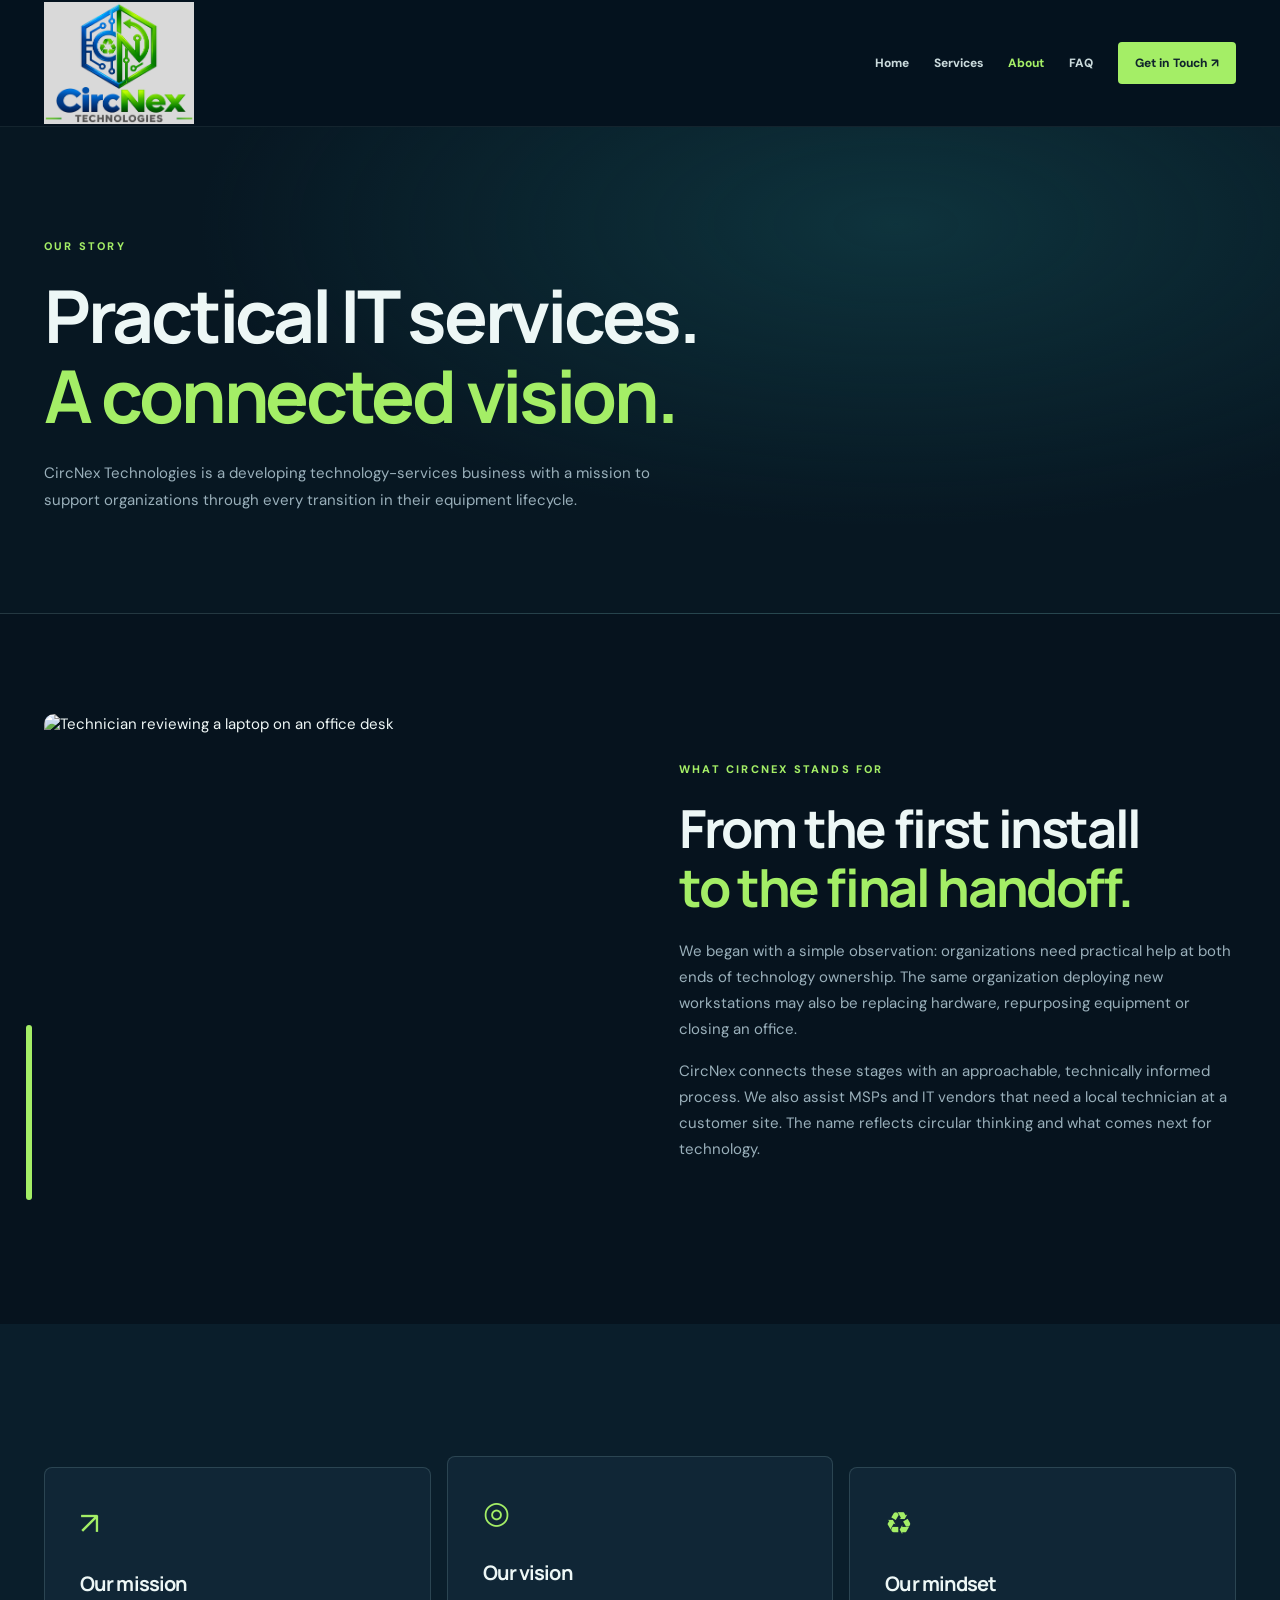
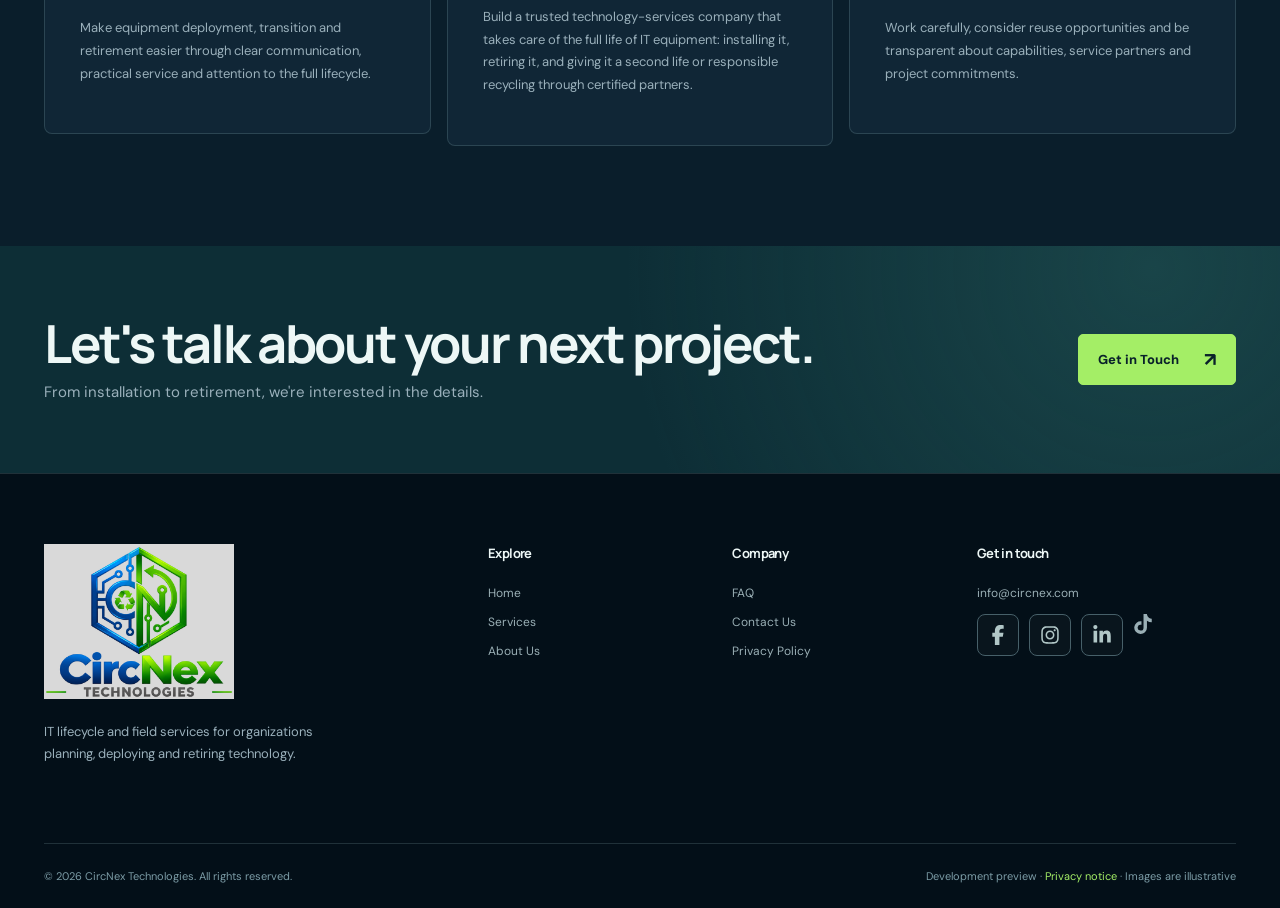
==== commit e9f6d1e8: "Add non-clickable TikTok icon placeholder to footer" ====
--- a/about.html
+++ b/about.html
@@ -1 +1 @@
-<!doctype html><html lang="en"><head><meta charset="utf-8"><meta name="viewport" content="width=device-width, initial-scale=1"><meta name="theme-color" content="#06131e"><meta name="robots" content="noindex,nofollow"><meta name="description" content="Get to know CircNex Technologies and our practical IT lifecycle approach."><title>About Us | CircNex Technologies</title><link rel="icon" href="assets/favicon.svg" type="image/svg+xml"><link rel="preconnect" href="https://fonts.googleapis.com"><link rel="preconnect" href="https://fonts.gstatic.com" crossorigin><link rel="preconnect" href="https://images.unsplash.com" crossorigin><link href="https://fonts.googleapis.com/css2?family=DM+Sans:wght@400;500;600;700&family=Manrope:wght@400;500;600;700;800&display=swap" rel="stylesheet"><link rel="stylesheet" href="assets/redesign.css?v=20261120-social-icons"><script src="assets/redesign.js" defer></script></head><body><a class="skip" href="#main">Skip to content</a><header class="site-header"><div class="container nav-row"><a class="brand" href="index.html" aria-label="CircNex Technologies, homepage"><img src="assets/circnex-official-logo.svg?v=20261119-d9d9d9" class="brand-logo" alt="Original CircNex Technologies logo" width="125" height="103"></a><button class="menu-toggle" type="button" aria-label="Open menu" aria-controls="site-nav" aria-expanded="false"><span></span><span></span><span></span></button><nav class="site-nav" id="site-nav" aria-label="Main navigation"><a href="index.html">Home</a><a href="services.html">Services</a><a href="about.html" aria-current="page" class="current">About</a><a href="faq.html">FAQ</a><a class="nav-contact" href="contact.html">Get in Touch <span aria-hidden="true">↗</span></a></nav></div></header><main id="main"><section class="subhero"><div class="container"><p class="kicker">OUR STORY</p><h1>Practical IT services.<br><span class='accent'>A connected vision.</span></h1><p>CircNex Technologies is a developing technology-services business with a mission to support organizations through every transition in their equipment lifecycle.</p></div></section><section class="section"><div class="container about-grid"><div class="about-image"><img src="https://images.unsplash.com/photo-1709102884400-b50ca1a12bc3?auto=format&fit=crop&w=1200&q=78" alt="Technician reviewing a laptop on an office desk" width="1000" height="1000"></div><div class="about-copy"><p class="kicker">WHAT CIRCNEX STANDS FOR</p><h2>From the first install<br><span class="accent">to the final handoff.</span></h2><p>We began with a simple observation: organizations need practical help at both ends of technology ownership. The same organization deploying new workstations may also be replacing hardware, repurposing equipment or closing an office.</p><p>CircNex connects these stages with an approachable, technically informed process. We also assist MSPs and IT vendors that need a local technician at a customer site. The name reflects circular thinking and what comes next for technology.</p></div></div></section><section class="section section-soft"><div class="container reason-grid"><article class="reason-card"><span class="reason-icon">↗</span><h3>Our mission</h3><p>Make equipment deployment, transition and retirement easier through clear communication, practical service and attention to the full lifecycle.</p></article><article class="reason-card"><span class="reason-icon">◎</span><h3>Our vision</h3><p>Build a trusted technology-services company that takes care of the full life of IT equipment: installing it, retiring it, and giving it a second life or responsible recycling through certified partners.</p></article><article class="reason-card"><span class="reason-icon">♻</span><h3>Our mindset</h3><p>Work carefully, consider reuse opportunities and be transparent about capabilities, service partners and project commitments.</p></article></div></section><section class="section-cta"><div class="container cta-row"><div><h2>Let's talk about your next project.</h2><p>From installation to retirement, we're interested in the details.</p></div><a class="btn btn-primary" href="contact.html">Get in Touch <span class="btn-arrow">↗</span></a></div></section></main><footer class="footer"><div class="container"><div class="footer-grid"><div class="footer-about"><a class="brand" href="index.html" aria-label="CircNex Technologies, homepage"><img src="assets/circnex-official-logo.svg?v=20261119-d9d9d9" class="brand-logo" alt="CircNex Technologies" width="180" height="148"></a><p>IT lifecycle and field services for organizations planning, deploying and retiring technology.</p></div><div class="footer-column"><h4>Explore</h4><a href="index.html">Home</a><a href="services.html">Services</a><a href="about.html">About Us</a></div><div class="footer-column"><h4>Company</h4><a href="faq.html">FAQ</a><a href="contact.html">Contact Us</a><a href="privacy.html">Privacy Policy</a></div><div class="footer-column"><h4>Get in touch</h4><a href="mailto:info@circnex.com">info@circnex.com</a><div class="social-preview" aria-label="CircNex Technologies social media profiles"><a href="https://www.facebook.com/share/1C1Cdq6oa3/?mibextid=wwXIfr" title="Facebook" target="_blank" rel="noopener noreferrer" aria-label="CircNex Technologies on Facebook"><svg class="social-icon" viewBox="0 0 320 512" xmlns="http://www.w3.org/2000/svg" aria-hidden="true" focusable="false"><path d="M80 299.3V512H196V299.3h86.5l18-97.8H196V166.9c0-51.7 20.3-71.5 72.7-71.5c16.3 0 29.4 .4 37 1.2V7.9C291.4 4 256.4 0 236.2 0C129.3 0 80 50.5 80 159.4v42.1H14v97.8H80z"/></svg></a><a href="https://www.instagram.com/circnextechnologies?jplx=MXM5Z2I0eDNxc2s0MA==" title="Instagram" target="_blank" rel="noopener noreferrer" aria-label="CircNex Technologies on Instagram"><svg class="social-icon" viewBox="0 0 448 512" xmlns="http://www.w3.org/2000/svg" aria-hidden="true" focusable="false"><path d="M224.1 141c-63.6 0-114.9 51.3-114.9 114.9s51.3 114.9 114.9 114.9S339 319.5 339 255.9 287.7 141 224.1 141zm0 189.6c-41.1 0-74.7-33.5-74.7-74.7s33.5-74.7 74.7-74.7 74.7 33.5 74.7 74.7-33.6 74.7-74.7 74.7zm146.4-194.3c0 14.9-12 26.8-26.8 26.8-14.9 0-26.8-12-26.8-26.8s12-26.8 26.8-26.8 26.8 12 26.8 26.8zm76.1 27.2c-1.7-35.9-9.9-67.7-36.2-93.9-26.2-26.2-58-34.4-93.9-36.2-37-2.1-147.9-2.1-184.9 0-35.8 1.7-67.6 9.9-93.9 36.1s-34.4 58-36.2 93.9c-2.1 37-2.1 147.9 0 184.9 1.7 35.9 9.9 67.7 36.2 93.9s58 34.4 93.9 36.2c37 2.1 147.9 2.1 184.9 0 35.9-1.7 67.7-9.9 93.9-36.2 26.2-26.2 34.4-58 36.2-93.9 2.1-37 2.1-147.8 0-184.8zM398.8 388c-7.8 19.6-22.9 34.7-42.6 42.6-29.5 11.7-99.5 9-132.1 9s-102.7 2.6-132.1-9c-19.6-7.8-34.7-22.9-42.6-42.6-11.7-29.5-9-99.5-9-132.1s-2.6-102.7 9-132.1c7.8-19.6 22.9-34.7 42.6-42.6 29.5-11.7 99.5-9 132.1-9s102.7-2.6 132.1 9c19.6 7.8 34.7 22.9 42.6 42.6 11.7 29.5 9 99.5 9 132.1s2.7 102.7-9 132.1z"/></svg></a><a href="https://www.linkedin.com/in/circnex-technologies-577191451?utm_source=share_via&amp;utm_content=profile&amp;utm_medium=member_ios" title="LinkedIn" target="_blank" rel="noopener noreferrer" aria-label="CircNex Technologies on LinkedIn"><svg class="social-icon" viewBox="0 0 448 512" xmlns="http://www.w3.org/2000/svg" aria-hidden="true" focusable="false"><path d="M100.28 448H7.4V148.9h92.88zM53.79 108.1C24.09 108.1 0 83.5 0 53.8a53.79 53.79 0 0 1 107.58 0c0 29.7-24.1 54.3-53.79 54.3zM447.9 448h-92.68V302.4c0-34.7-.7-79.2-48.29-79.2-48.29 0-55.69 37.7-55.69 76.7V448h-92.78V148.9h89.08v40.8h1.3c12.4-23.5 42.69-48.3 87.88-48.3 94 0 111.28 61.9 111.28 142.3V448z"/></svg></a></div></div></div><div class="footer-bottom"><span>© <span data-year>2026</span> CircNex Technologies. All rights reserved.</span><span>Development preview · <a href="privacy.html">Privacy notice</a> · Images are illustrative</span></div></div></footer></body></html>+<!doctype html><html lang="en"><head><meta charset="utf-8"><meta name="viewport" content="width=device-width, initial-scale=1"><meta name="theme-color" content="#06131e"><meta name="robots" content="noindex,nofollow"><meta name="description" content="Get to know CircNex Technologies and our practical IT lifecycle approach."><title>About Us | CircNex Technologies</title><link rel="icon" href="assets/favicon.svg" type="image/svg+xml"><link rel="preconnect" href="https://fonts.googleapis.com"><link rel="preconnect" href="https://fonts.gstatic.com" crossorigin><link rel="preconnect" href="https://images.unsplash.com" crossorigin><link href="https://fonts.googleapis.com/css2?family=DM+Sans:wght@400;500;600;700&family=Manrope:wght@400;500;600;700;800&display=swap" rel="stylesheet"><link rel="stylesheet" href="assets/redesign.css?v=20261120-tiktok-preview"><script src="assets/redesign.js" defer></script></head><body><a class="skip" href="#main">Skip to content</a><header class="site-header"><div class="container nav-row"><a class="brand" href="index.html" aria-label="CircNex Technologies, homepage"><img src="assets/circnex-official-logo.svg?v=20261119-d9d9d9" class="brand-logo" alt="Original CircNex Technologies logo" width="125" height="103"></a><button class="menu-toggle" type="button" aria-label="Open menu" aria-controls="site-nav" aria-expanded="false"><span></span><span></span><span></span></button><nav class="site-nav" id="site-nav" aria-label="Main navigation"><a href="index.html">Home</a><a href="services.html">Services</a><a href="about.html" aria-current="page" class="current">About</a><a href="faq.html">FAQ</a><a class="nav-contact" href="contact.html">Get in Touch <span aria-hidden="true">↗</span></a></nav></div></header><main id="main"><section class="subhero"><div class="container"><p class="kicker">OUR STORY</p><h1>Practical IT services.<br><span class='accent'>A connected vision.</span></h1><p>CircNex Technologies is a developing technology-services business with a mission to support organizations through every transition in their equipment lifecycle.</p></div></section><section class="section"><div class="container about-grid"><div class="about-image"><img src="https://images.unsplash.com/photo-1709102884400-b50ca1a12bc3?auto=format&fit=crop&w=1200&q=78" alt="Technician reviewing a laptop on an office desk" width="1000" height="1000"></div><div class="about-copy"><p class="kicker">WHAT CIRCNEX STANDS FOR</p><h2>From the first install<br><span class="accent">to the final handoff.</span></h2><p>We began with a simple observation: organizations need practical help at both ends of technology ownership. The same organization deploying new workstations may also be replacing hardware, repurposing equipment or closing an office.</p><p>CircNex connects these stages with an approachable, technically informed process. We also assist MSPs and IT vendors that need a local technician at a customer site. The name reflects circular thinking and what comes next for technology.</p></div></div></section><section class="section section-soft"><div class="container reason-grid"><article class="reason-card"><span class="reason-icon">↗</span><h3>Our mission</h3><p>Make equipment deployment, transition and retirement easier through clear communication, practical service and attention to the full lifecycle.</p></article><article class="reason-card"><span class="reason-icon">◎</span><h3>Our vision</h3><p>Build a trusted technology-services company that takes care of the full life of IT equipment: installing it, retiring it, and giving it a second life or responsible recycling through certified partners.</p></article><article class="reason-card"><span class="reason-icon">♻</span><h3>Our mindset</h3><p>Work carefully, consider reuse opportunities and be transparent about capabilities, service partners and project commitments.</p></article></div></section><section class="section-cta"><div class="container cta-row"><div><h2>Let's talk about your next project.</h2><p>From installation to retirement, we're interested in the details.</p></div><a class="btn btn-primary" href="contact.html">Get in Touch <span class="btn-arrow">↗</span></a></div></section></main><footer class="footer"><div class="container"><div class="footer-grid"><div class="footer-about"><a class="brand" href="index.html" aria-label="CircNex Technologies, homepage"><img src="assets/circnex-official-logo.svg?v=20261119-d9d9d9" class="brand-logo" alt="CircNex Technologies" width="180" height="148"></a><p>IT lifecycle and field services for organizations planning, deploying and retiring technology.</p></div><div class="footer-column"><h4>Explore</h4><a href="index.html">Home</a><a href="services.html">Services</a><a href="about.html">About Us</a></div><div class="footer-column"><h4>Company</h4><a href="faq.html">FAQ</a><a href="contact.html">Contact Us</a><a href="privacy.html">Privacy Policy</a></div><div class="footer-column"><h4>Get in touch</h4><a href="mailto:info@circnex.com">info@circnex.com</a><div class="social-preview" aria-label="CircNex Technologies social media profiles"><a href="https://www.facebook.com/share/1C1Cdq6oa3/?mibextid=wwXIfr" title="Facebook" target="_blank" rel="noopener noreferrer" aria-label="CircNex Technologies on Facebook"><svg class="social-icon" viewBox="0 0 320 512" xmlns="http://www.w3.org/2000/svg" aria-hidden="true" focusable="false"><path d="M80 299.3V512H196V299.3h86.5l18-97.8H196V166.9c0-51.7 20.3-71.5 72.7-71.5c16.3 0 29.4 .4 37 1.2V7.9C291.4 4 256.4 0 236.2 0C129.3 0 80 50.5 80 159.4v42.1H14v97.8H80z"/></svg></a><a href="https://www.instagram.com/circnextechnologies?jplx=MXM5Z2I0eDNxc2s0MA==" title="Instagram" target="_blank" rel="noopener noreferrer" aria-label="CircNex Technologies on Instagram"><svg class="social-icon" viewBox="0 0 448 512" xmlns="http://www.w3.org/2000/svg" aria-hidden="true" focusable="false"><path d="M224.1 141c-63.6 0-114.9 51.3-114.9 114.9s51.3 114.9 114.9 114.9S339 319.5 339 255.9 287.7 141 224.1 141zm0 189.6c-41.1 0-74.7-33.5-74.7-74.7s33.5-74.7 74.7-74.7 74.7 33.5 74.7 74.7-33.6 74.7-74.7 74.7zm146.4-194.3c0 14.9-12 26.8-26.8 26.8-14.9 0-26.8-12-26.8-26.8s12-26.8 26.8-26.8 26.8 12 26.8 26.8zm76.1 27.2c-1.7-35.9-9.9-67.7-36.2-93.9-26.2-26.2-58-34.4-93.9-36.2-37-2.1-147.9-2.1-184.9 0-35.8 1.7-67.6 9.9-93.9 36.1s-34.4 58-36.2 93.9c-2.1 37-2.1 147.9 0 184.9 1.7 35.9 9.9 67.7 36.2 93.9s58 34.4 93.9 36.2c37 2.1 147.9 2.1 184.9 0 35.9-1.7 67.7-9.9 93.9-36.2 26.2-26.2 34.4-58 36.2-93.9 2.1-37 2.1-147.8 0-184.8zM398.8 388c-7.8 19.6-22.9 34.7-42.6 42.6-29.5 11.7-99.5 9-132.1 9s-102.7 2.6-132.1-9c-19.6-7.8-34.7-22.9-42.6-42.6-11.7-29.5-9-99.5-9-132.1s-2.6-102.7 9-132.1c7.8-19.6 22.9-34.7 42.6-42.6 29.5-11.7 99.5-9 132.1-9s102.7-2.6 132.1 9c19.6 7.8 34.7 22.9 42.6 42.6 11.7 29.5 9 99.5 9 132.1s2.7 102.7-9 132.1z"/></svg></a><a href="https://www.linkedin.com/in/circnex-technologies-577191451?utm_source=share_via&amp;utm_content=profile&amp;utm_medium=member_ios" title="LinkedIn" target="_blank" rel="noopener noreferrer" aria-label="CircNex Technologies on LinkedIn"><svg class="social-icon" viewBox="0 0 448 512" xmlns="http://www.w3.org/2000/svg" aria-hidden="true" focusable="false"><path d="M100.28 448H7.4V148.9h92.88zM53.79 108.1C24.09 108.1 0 83.5 0 53.8a53.79 53.79 0 0 1 107.58 0c0 29.7-24.1 54.3-53.79 54.3zM447.9 448h-92.68V302.4c0-34.7-.7-79.2-48.29-79.2-48.29 0-55.69 37.7-55.69 76.7V448h-92.78V148.9h89.08v40.8h1.3c12.4-23.5 42.69-48.3 87.88-48.3 94 0 111.28 61.9 111.28 142.3V448z"/></svg></a><span class="social-placeholder" title="TikTok profile link coming soon" role="img" aria-label="TikTok profile link coming soon"><svg class="social-icon" viewBox="0 0 448 512" xmlns="http://www.w3.org/2000/svg" aria-hidden="true" focusable="false"><path d="M448,209.91a210.06,210.06,0,0,1-122.77-39.25V349.38A162.55,162.55,0,1,1,185,188.31V278.2a74.62,74.62,0,1,0,52.23,71.18V0l88,0a121.18,121.18,0,0,0,1.86,22.17h0A122.18,122.18,0,0,0,381,102.39a121.43,121.43,0,0,0,67,20.14Z"/></svg></span></div></div></div><div class="footer-bottom"><span>© <span data-year>2026</span> CircNex Technologies. All rights reserved.</span><span>Development preview · <a href="privacy.html">Privacy notice</a> · Images are illustrative</span></div></div></footer></body></html>
